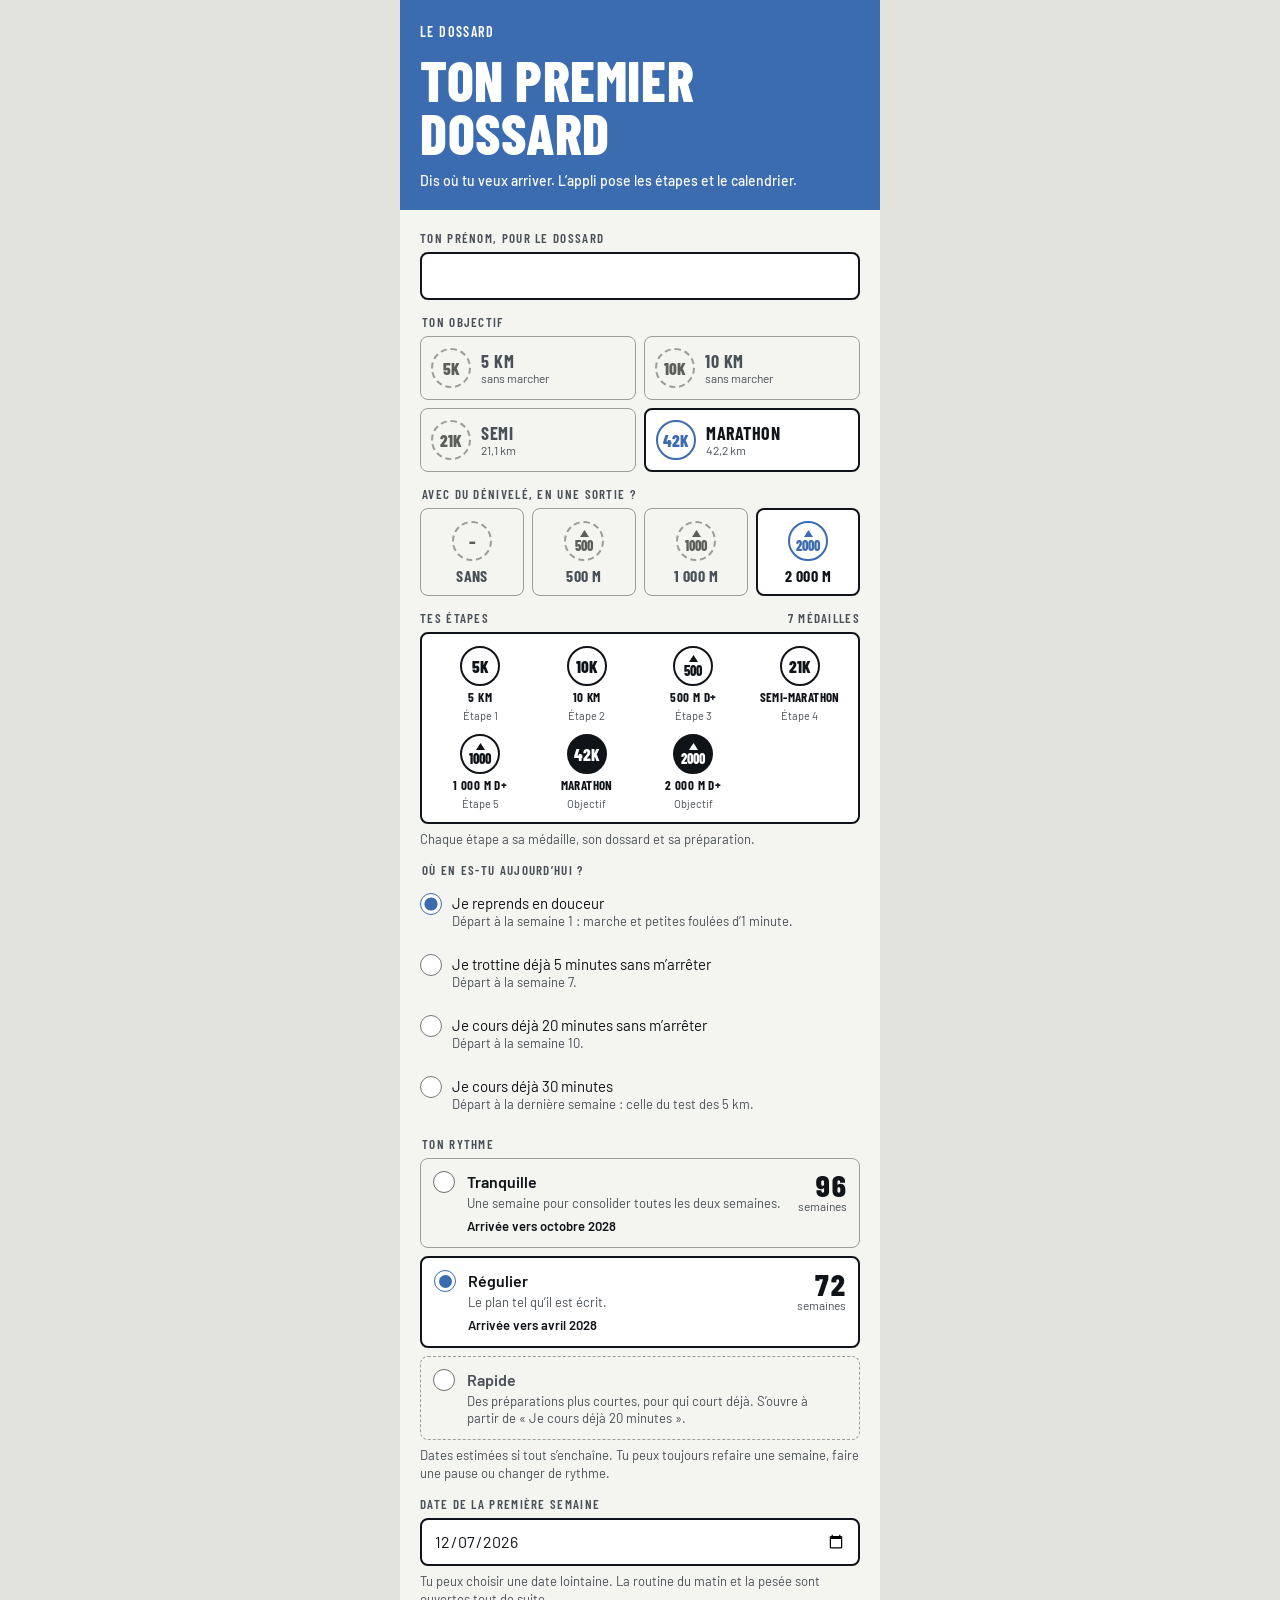
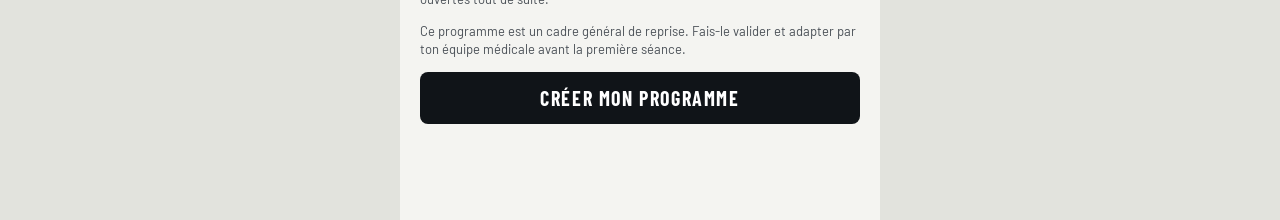
==== index.html @ 84c9f904 "Médailles : plus d'encadré « Objectif en cours » - Pendant un objectif en cours, la page Médailles p" ====
<!DOCTYPE html>
<html lang="fr">
<head>
<meta charset="utf-8">
<meta name="viewport" content="width=device-width, initial-scale=1, viewport-fit=cover">
<title>Le Dossard</title>
<meta name="description" content="Le Dossard, carnet d’entraînement au trail : un objectif, des étapes, un rythme, et une médaille à chaque arrivée.">
<meta name="theme-color" content="#3B6CB0">
<meta name="mobile-web-app-capable" content="yes">
<meta name="apple-mobile-web-app-title" content="Le Dossard">
<link rel="manifest" href="manifest.webmanifest">
<link rel="icon" href="icones/favicon.svg" type="image/svg+xml">
<link rel="icon" href="icones/favicon-48.png" type="image/png" sizes="48x48">
<link rel="apple-touch-icon" href="icones/apple-touch-icon.png">
<style>
/* Polices Barlow servies par le site lui-même (dossier polices/), sans appel à un autre serveur. */
@font-face{font-family:'Barlow';font-style:normal;font-weight:400;font-display:swap;src:url(polices/barlow-400.woff2) format('woff2')}
@font-face{font-family:'Barlow';font-style:normal;font-weight:500;font-display:swap;src:url(polices/barlow-500.woff2) format('woff2')}
@font-face{font-family:'Barlow';font-style:normal;font-weight:600;font-display:swap;src:url(polices/barlow-600.woff2) format('woff2')}
@font-face{font-family:'Barlow Condensed';font-style:normal;font-weight:600;font-display:swap;src:url(polices/barlow-condensed-600.woff2) format('woff2')}
@font-face{font-family:'Barlow Condensed';font-style:normal;font-weight:700;font-display:swap;src:url(polices/barlow-condensed-700.woff2) format('woff2')}
@font-face{font-family:'Barlow Condensed';font-style:normal;font-weight:800;font-display:swap;src:url(polices/barlow-condensed-800.woff2) format('woff2')}
</style>
<style>
:root{
  /* Mise en page : une colonne de téléphone (480 px au plus), un bandeau bleu en tête de chaque écran,
     le dossard comme pièce centrale de l'accueil, une barre de quatre onglets fixée en bas. Thème clair unique. */
  --fond:#F4F4F1;
  --carte:#FFFFFF;
  --encre:#101418;
  --gris:#4A5057;
  --trait:#D9DAD5;
  --bleu:#3B6CB0;
  --orange:#F26B1D;
  --alerte:#A3261B;
  --platine:#EAEFF3;
  --bronze:#C98852;
  --argent:#C6CBD1;
  --or:#F2C230;
  --titre:'Barlow Condensed','Arial Narrow',sans-serif;
  --texte:'Barlow',system-ui,-apple-system,'Segoe UI',sans-serif;
  color-scheme:light;
}
*{box-sizing:border-box}
html,body{height:100%}
body{margin:0;background:#E2E3DD;color:var(--encre);font-family:var(--texte);font-size:16px;line-height:1.4;-webkit-text-size-adjust:100%}
body.fige{overflow:hidden}
button,input,select,textarea{font:inherit;color:inherit}
h1,h2,h3,p,ul,ol,fieldset{margin:0;padding:0}
ul,ol{list-style:none}
fieldset{border:0;min-width:0}
[hidden]{display:none!important}
:focus-visible{outline:3px solid var(--orange);outline-offset:2px}
.bandeau :focus-visible,.bravo :focus-visible{outline-color:#FFFFFF}
.cache{position:absolute;width:1px;height:1px;overflow:hidden;clip-path:inset(50%);white-space:nowrap}

.app{max-width:480px;min-height:100%;margin:0 auto;background:var(--fond);display:flex;flex-direction:column}
main{flex:1;padding-bottom:96px;outline:none}

/* Étiquettes et titres */
.sur{font:600 14px/18px var(--titre);letter-spacing:.1em;text-transform:uppercase}
.sur.gris{font-size:13px;line-height:16px;color:var(--gris)}
.geant{font:800 56px/.95 var(--titre);letter-spacing:.01em;text-transform:uppercase;text-wrap:balance}
.petit{font-size:13px;line-height:18px;font-weight:500}
.aide{font-size:13px;line-height:18px;color:var(--gris)}
.erreur{font-size:14px;line-height:19px;font-weight:600;color:var(--alerte)}

/* Bandeau */
.bandeau{background:var(--bleu);color:#FFFFFF;padding:22px 20px 20px;display:flex;flex-direction:column;gap:12px}
.bandeau p{font-size:14px;line-height:19px;font-weight:500}
.rang{display:flex;align-items:center;justify-content:space-between;gap:12px}
.rond{flex:none;width:44px;height:44px;margin:-10px -10px -10px 0;border:0;border-radius:50%;background:transparent;color:inherit;display:flex;align-items:center;justify-content:center;cursor:pointer}

/* Dossard */
.dossard{align-self:center;width:min(318px,100%);margin:6px 0 10px;background:#FFFFFF;color:var(--encre);border-radius:10px;box-shadow:6px 8px 0 rgba(16,20,24,.3);transform:rotate(-2deg);position:relative;overflow:hidden;display:flex;flex-direction:column}
.dossard-haut{min-height:34px;padding:6px 26px;background:var(--orange);display:flex;align-items:center;justify-content:center;text-align:center;font:700 15px/1.2 var(--titre);letter-spacing:.1em;text-transform:uppercase}
.dossard-num{display:flex;align-items:baseline;justify-content:center;gap:8px;padding:10px 12px 6px;font-family:var(--titre);font-weight:800}
.dossard-num .num{font-size:128px;line-height:.86}
.dossard-num .num.m{font-size:108px}
.dossard-num .num.l{font-size:92px}
.dossard-num .unite{font-size:40px;line-height:1}
.dossard-num .unite.d{font-size:30px}
.dossard-bas{min-height:46px;border-top:2px solid var(--encre);padding:6px 28px;display:flex;align-items:center;justify-content:space-between;gap:12px;font-family:var(--titre)}
.dossard-bas .nom{font-weight:800;font-size:28px;line-height:1;letter-spacing:.04em;text-transform:uppercase;overflow-wrap:anywhere}
.jmoins{flex:none;background:var(--encre);color:#FFFFFF;padding:3px 10px;font:700 20px/24px var(--titre);letter-spacing:.04em;white-space:nowrap}
.trou{position:absolute;width:9px;height:9px;border-radius:50%;background:var(--bleu)}
.trou.a{left:10px;top:12px}.trou.b{right:10px;top:12px}.trou.c{left:10px;bottom:18px}.trou.e{right:10px;bottom:18px}

.prepa{display:flex;flex-direction:column;gap:6px}
.segments{display:grid;gap:4px}
.segments i{height:6px;border-radius:3px;background:rgba(255,255,255,.3)}
.segments i.fait{background:#FFFFFF}
.segments i.ici{background:var(--orange)}

/* Corps */
.bloc{padding:20px 20px 0;display:flex;flex-direction:column;gap:14px}
.bloc.serre{gap:0}
.carte{display:flex;flex-direction:column;gap:8px}
.titre-seance{font:800 34px/36px var(--titre);letter-spacing:.01em;text-transform:uppercase;text-wrap:balance}
.resume{font-size:14px;line-height:19px;color:#2B3036;text-wrap:pretty}
.faits{display:grid;grid-template-columns:repeat(3,minmax(0,1fr));gap:10px;margin-top:4px}
.fait{border-top:3px solid var(--encre);padding-top:5px;display:flex;align-items:baseline;gap:5px;flex-wrap:wrap}
.fait b{font:800 30px/32px var(--titre)}
.fait span{font:700 14px/16px var(--titre);letter-spacing:.08em;text-transform:uppercase;color:var(--gris)}
.actions{display:flex;flex-wrap:wrap;gap:10px;margin-top:6px}
.actions>*{flex:1 1 200px}

/* Boutons */
.btn{min-height:52px;padding:0 18px;border:0;border-radius:8px;background:var(--encre);color:#FFFFFF;font:700 20px var(--titre);letter-spacing:.08em;text-transform:uppercase;text-decoration:none;cursor:pointer;display:inline-flex;align-items:center;justify-content:center;gap:10px;text-align:center}
.btn.sec{background:transparent;color:var(--encre);border:2px solid var(--encre)}
.btn.petit{min-height:44px;font-size:16px}
.btn.clair{background:#FFFFFF;color:var(--encre)}
.lien{min-height:44px;padding:0 2px;border:0;background:none;color:var(--bleu);font:700 14px var(--titre);letter-spacing:.08em;text-transform:uppercase;text-decoration:none;cursor:pointer;display:inline-flex;align-items:center;text-align:left}
.lien.danger{color:var(--alerte)}

/* Porte-médailles */
.ratelier{display:flex;flex-direction:column;gap:8px;color:inherit;text-decoration:none;margin-top:8px}
.barre{height:4px;border-radius:2px;background:var(--encre)}
.medailles{display:flex;justify-content:space-between;padding:0 8px;margin-top:-8px}
.med{display:flex;flex-direction:column;align-items:center;flex:none}
.ruban{width:14px;height:24px;background:#DADBD6}
.disque{margin-top:-3px;width:40px;height:40px;border-radius:50%;border:2px dashed #9A9D98;background:var(--fond);color:#5B5F5A;display:flex;flex-direction:column;align-items:center;justify-content:center;gap:2px;font:800 17px/1 var(--titre)}
.med.d .disque{font-size:14px}
.med.gagnee .ruban{background:linear-gradient(90deg,var(--bleu) 0%,var(--bleu) 34%,#FFFFFF 34%,#FFFFFF 66%,var(--bleu) 66%,var(--bleu) 100%)}
.med.gagnee .disque{border:2px solid var(--encre);background:var(--orange);color:var(--encre)}
.med.cours .ruban{background:#FFFFFF;border:1.5px solid var(--bleu);border-top:0}
.med.cours .disque{border:2px solid var(--bleu);background:#FFFFFF;color:var(--bleu)}
/* Médailles bonus : une icône dans le disque. Évolutives : ruban sombre, disque bronze, argent ou or.
   Uniques : ruban orange, disque sombre. Le palier se lit aussi dans le texte et sur la piste, jamais par la couleur seule. */
.med.bonus .disque svg{display:block}
.med.bonus.bronze .ruban,.med.bonus.argent .ruban,.med.bonus.or .ruban{background:var(--encre)}
.med.bonus.bronze .disque,.med.bonus.argent .disque,.med.bonus.or .disque{border:2px solid var(--encre);color:var(--encre)}
.med.bonus.bronze .disque{background:var(--bronze)}
.med.bonus.argent .disque{background:var(--argent)}
.med.bonus.or .disque{background:var(--or)}
/* Le platine : ruban rayé et double cerclage, pour ne pas le confondre avec l'argent */
.med.bonus.platine .ruban,.bravo .med.bonus.platine .ruban{background:linear-gradient(90deg,var(--encre) 0%,var(--encre) 34%,#FFFFFF 34%,#FFFFFF 66%,var(--encre) 66%,var(--encre) 100%)}
.med.bonus.platine .disque{border:2px solid var(--encre);background:var(--platine);color:var(--encre);box-shadow:inset 0 0 0 3px #FFFFFF,inset 0 0 0 4.5px var(--encre)}

/* Accueil : le dossard, la séance du jour et le porte-médailles tiennent ensemble sur l'écran du téléphone.
   --h : la hauteur d'écran au-delà de 640 px (220 px au plus). Le dossard et les marges grandissent avec elle ;
   sur un écran court, tout se resserre pour que le porte-médailles reste visible sans faire défiler. */
[data-vue="objectif"]{--h:clamp(0px,100vh - 640px,220px);--num-max:128px;--num:min(var(--num-max),72px + var(--h)*.255)}
@supports (height:100svh){[data-vue="objectif"]{--h:clamp(0px,100svh - 640px,220px)}}
[data-vue="objectif"] .bandeau{padding:calc(10px + var(--h)*.0545) 20px calc(10px + var(--h)*.0455);gap:calc(8px + var(--h)*.018)}
[data-vue="objectif"] .dossard{margin:calc(2px + var(--h)*.018) 0 calc(6px + var(--h)*.018)}
[data-vue="objectif"] .dossard-haut{min-height:calc(28px + var(--h)*.027);padding:4px 26px;font-size:calc(14px + var(--h)*.0045)}
[data-vue="objectif"] .dossard-num{gap:calc(6px + var(--h)*.009);padding:calc(8px + var(--h)*.009) 12px calc(4px + var(--h)*.009)}
[data-vue="objectif"] .dossard-num .num{font-size:var(--num)}
[data-vue="objectif"] .dossard-num .num.m{font-size:calc(var(--num)*.845)}
[data-vue="objectif"] .dossard-num .num.l{font-size:calc(var(--num)*.72)}
[data-vue="objectif"] .dossard-num .unite{font-size:calc(var(--num)*.3125)}
[data-vue="objectif"] .dossard-num .unite.d{font-size:calc(var(--num)*.235)}
[data-vue="objectif"] .dossard-bas{min-height:calc(38px + var(--h)*.036);padding:calc(4px + var(--h)*.009) 28px}
[data-vue="objectif"] .dossard-bas .nom{font-size:calc(24px + var(--h)*.018)}
[data-vue="objectif"] .jmoins{font-size:calc(18px + var(--h)*.009);line-height:calc(22px + var(--h)*.009)}
[data-vue="objectif"] .trou.a,[data-vue="objectif"] .trou.b{top:calc(9px + var(--h)*.0135)}
[data-vue="objectif"] .trou.c,[data-vue="objectif"] .trou.e{bottom:calc(14px + var(--h)*.018)}
[data-vue="objectif"] .prepa{gap:calc(4px + var(--h)*.009)}
[data-vue="objectif"] .bloc{padding-top:calc(12px + var(--h)*.036);gap:calc(12px + var(--h)*.009)}
[data-vue="objectif"] .carte{gap:6px}
[data-vue="objectif"] .titre-seance{font-size:30px;line-height:32px}
[data-vue="objectif"] .faits{margin-top:0}
[data-vue="objectif"] .fait{border-top-width:2px;padding-top:3px}
[data-vue="objectif"] .fait b{font-size:24px;line-height:26px}
[data-vue="objectif"] .ratelier{gap:6px;margin-top:calc(var(--h)*.036)}
[data-vue="objectif"] .ruban{height:calc(18px + var(--h)*.027)}
/* La signature de l'auteur, sous le porte-médailles */
.credit{margin-top:-4px;text-align:center;font:600 12px/16px var(--titre);letter-spacing:.12em;text-transform:uppercase;color:var(--gris)}
/* Deux boutons sur une ligne : l'action principale prend la place, la seconde reste à sa largeur */
.actions.paire{flex-wrap:nowrap;margin-top:4px}
.actions.paire>.btn{flex:1 1 auto;min-height:48px;white-space:nowrap}
.actions.paire>.btn.sec{flex:0 0 auto;padding:0 16px}
@media (max-width:340px){.actions.paire>.btn{padding:0 10px;font-size:18px;letter-spacing:.06em}.actions.paire>.btn.sec{padding:0 12px}}

/* Plan */
details.sem{border-top:2px solid var(--encre)}
details.sem>summary{list-style:none;cursor:pointer;min-height:58px;padding:8px 0;display:flex;align-items:center;justify-content:space-between;gap:10px}
details.sem>summary::-webkit-details-marker{display:none}
.sem-g{display:flex;flex-direction:column;gap:1px;min-width:0}
.sem-titre{font:800 22px/24px var(--titre);letter-spacing:.02em;text-transform:uppercase}
.sem-dates{font-size:13px;line-height:17px;color:var(--gris)}
.sem-d{display:flex;align-items:center;flex-wrap:wrap;justify-content:flex-end;gap:6px}
.puce{font:700 12px/18px var(--titre);letter-spacing:.08em;text-transform:uppercase;padding:0 7px;border:1.5px solid var(--encre);border-radius:3px;white-space:nowrap}
.puce.ici{background:var(--orange);border-color:var(--orange)}
.compte{font:800 18px/20px var(--titre);font-variant-numeric:tabular-nums;min-width:28px;text-align:right}
.ligne{width:100%;min-height:56px;padding:6px 0;border:0;border-top:1px solid var(--trait);background:none;text-align:left;cursor:pointer;display:grid;grid-template-columns:34px minmax(0,1fr) auto;align-items:center;gap:0 8px}
.pastille{width:26px;height:26px;border-radius:50%;border:2px solid var(--encre);display:flex;align-items:center;justify-content:center;font:800 14px/1 var(--titre)}
.pastille.ok{background:var(--encre);color:#FFFFFF}
.l-g{display:flex;flex-direction:column;gap:1px;min-width:0}
.l-titre{font-size:16px;line-height:20px;font-weight:600}
.l-info{font-size:13px;line-height:17px;color:var(--gris)}
.chevron{font:700 22px/1 var(--titre);color:var(--gris)}
.actions-sem{display:flex;flex-wrap:wrap;gap:0 18px;border-top:1px solid var(--trait)}
details.sem>.aide{padding:0 0 12px}

.liste>li{border-top:1px solid var(--trait);padding:10px 0;display:flex;align-items:center;justify-content:space-between;gap:10px}
.liste>li:last-child{border-bottom:1px solid var(--trait)}
.l-date{font:700 13px/16px var(--titre);letter-spacing:.08em;text-transform:uppercase;color:var(--gris)}
.conf{display:flex;align-items:center;gap:12px;flex:none}
.liste.serree>li{padding:0}
.ligne.sortie{border-top:0;grid-template-columns:minmax(0,1fr) auto;min-height:60px;padding:9px 0}

/* Carnet : calendrier du mois. Le ressenti suit une seule teinte, du clair (facile) au foncé (dur). */
.mois{display:flex;align-items:center;justify-content:space-between;gap:8px}
.mois .rond{margin:0;border:2px solid var(--encre)}
.mois .rond:disabled{border-color:var(--trait);color:#9A9D98;cursor:default}
.mois-nom{font:800 26px/28px var(--titre);letter-spacing:.02em;text-transform:uppercase}
.cal{width:100%;border-collapse:separate;border-spacing:3px;table-layout:fixed;margin:-3px}
.cal th{padding:0 0 3px;font:700 13px/16px var(--titre);letter-spacing:.08em;color:var(--gris);text-align:center}
.cal th abbr{text-decoration:none}
.cal td{padding:0}
.cal button,.cal .case{width:100%;height:52px;padding:4px 5px 5px;border:0;border-radius:6px;background:#E8E9E4;color:var(--encre);display:flex;flex-direction:column;justify-content:space-between;align-items:flex-start;text-align:left}
.cal button{cursor:pointer}
.cal .case{background:transparent;color:#6B6F6A}
.cal .j{font-size:12px;line-height:14px;font-weight:600;font-variant-numeric:tabular-nums}
.cal .haut{width:100%;display:flex;align-items:baseline;justify-content:space-between;gap:2px}
.cal .dp{font-size:10.5px;line-height:14px;font-weight:600;font-variant-numeric:tabular-nums;white-space:nowrap}
.cal .v{align-self:flex-end;font:800 17px/17px var(--titre);font-variant-numeric:tabular-nums;white-space:nowrap}
.cal .v small{font-size:11px;font-weight:700;margin-left:2px}
.cal .facile{background:#B5C9E7}
.cal .correct{background:var(--bleu);color:#FFFFFF}
.cal .dur{background:#10264A;color:#FFFFFF}
.cal .auj{box-shadow:inset 0 0 0 2px var(--encre)}
.cal .correct.auj,.cal .dur.auj{box-shadow:inset 0 0 0 2px var(--encre),inset 0 0 0 4px #FFFFFF}
.cal .jj{box-shadow:inset 0 0 0 2px var(--orange)}
.cal .case.jj{color:var(--encre)}
.legende.cal-leg i{width:12px;height:12px;border:0;border-radius:3px}
.legende.cal-leg i.facile{background:#B5C9E7}
.legende.cal-leg i.correct{background:var(--bleu)}
.legende.cal-leg i.dur{background:#10264A}

/* Formulaires */
.champ{display:flex;flex-direction:column;gap:6px}
.champ>label:not(.choix),.champ>legend{font:600 13px/16px var(--titre);letter-spacing:.1em;text-transform:uppercase;color:var(--gris)}
.champ>legend{margin-bottom:6px}
input[type=text],input[type=date],textarea{width:100%;min-height:48px;padding:8px 12px;border:2px solid var(--encre);border-radius:8px;background:#FFFFFF;font-size:16px}
::placeholder{color:#8A8D88;font-weight:500;opacity:1}
textarea{min-height:96px;resize:vertical;font-family:ui-monospace,Menlo,monospace;font-size:12px;line-height:16px}
input.grand{min-height:52px;font:800 26px var(--titre)}
.duo{display:grid;grid-template-columns:repeat(2,minmax(0,1fr));gap:10px}
.choix{display:flex;align-items:flex-start;gap:10px;min-height:44px;padding:9px 0;cursor:pointer;font-size:15px;line-height:20px}
.choix input{flex:none;width:22px;height:22px;margin:0;accent-color:var(--bleu)}
.choix small{display:block;font-size:13px;line-height:17px;color:var(--gris)}
.en-ligne{display:flex;align-items:stretch;gap:8px}
.en-ligne>input{flex:1;min-width:0}
.en-ligne>.btn{flex:none}
.seg{display:grid;grid-template-columns:repeat(3,minmax(0,1fr));gap:8px}
.seg label{position:relative;display:flex;cursor:pointer}
.seg input{position:absolute;inset:0;width:100%;height:100%;margin:0;opacity:0;cursor:pointer}
.seg span{flex:1;min-height:48px;border:2px solid var(--encre);border-radius:8px;display:flex;align-items:center;justify-content:center;font:700 17px var(--titre);letter-spacing:.08em;text-transform:uppercase}
.seg input:checked+span{background:var(--encre);color:#FFFFFF}
.seg input:focus-visible+span{outline:3px solid var(--orange);outline-offset:2px}

/* Routine */
.exo{display:grid;grid-template-columns:34px minmax(0,1fr) auto;align-items:center;gap:0 8px;min-height:56px;border-top:1px solid var(--trait);cursor:pointer}
.exo input{width:22px;height:22px;margin:0;accent-color:var(--bleu)}
.exo-nom{font-size:16px;line-height:20px;font-weight:600;overflow-wrap:anywhere}
.exo-dose{font:800 22px/24px var(--titre);letter-spacing:.02em;white-space:nowrap}
.exos{border-bottom:1px solid var(--trait)}
.exo-edit{border-top:1px solid var(--trait);padding:12px 0 2px;display:flex;flex-direction:column;gap:2px}
.pointille{min-height:48px;border:1.5px dashed #9A9D98;border-radius:8px;background:transparent;font-size:15px;font-weight:600;cursor:pointer}

/* Poids */
.gros-poids{display:flex;align-items:baseline;gap:8px;font-family:var(--titre);font-weight:800}
.gros-poids .num{font-size:96px;line-height:.9}
.gros-poids .unite{font-size:34px;line-height:1}
/* Page Suivi : la dernière pesée et la dernière nuit, côte à côte dans le bandeau */
.deux-gros{display:grid;grid-template-columns:repeat(2,minmax(0,1fr));gap:16px}
.deux-gros .gros-poids{gap:6px}
.deux-gros .gros-poids .num{font-size:clamp(40px,14.4vw,56px)}
.deux-gros .gros-poids .unite{font-size:clamp(15px,5.6vw,22px)}
.deux-gros p{margin-top:8px}
.courbe{display:block;width:100%;height:auto;touch-action:pan-y;cursor:crosshair;border-radius:4px}
.courbe .grille{stroke:#E0E1DC;stroke-width:1}
.courbe .axe{font-size:11px;fill:var(--gris);font-variant-numeric:tabular-nums}
.courbe .brut{fill:none;stroke:#878A85;stroke-width:1.5;stroke-linecap:round;stroke-linejoin:round}
.courbe .moy{fill:none;stroke:var(--bleu);stroke-width:2;stroke-linecap:round;stroke-linejoin:round}
.courbe .anneau{fill:var(--fond)}
.courbe .point{fill:var(--bleu)}
.courbe .valeur{font-size:12px;font-weight:600;fill:var(--encre)}
.courbe .repere{stroke:var(--encre);stroke-width:1}
.lecture{font-size:13px;line-height:18px;font-weight:600;min-height:18px}
.legende{display:flex;flex-wrap:wrap;gap:4px 16px;font-size:12px;line-height:16px;color:var(--gris)}
.legende span{display:inline-flex;align-items:center;gap:6px}
.legende i{width:16px;height:0;border-top:1.5px solid #878A85}
.legende i.m{border-top:2px solid var(--bleu)}
.plages{display:flex;gap:8px}
.plages button{flex:1;min-height:44px;border:2px solid var(--encre);border-radius:8px;background:transparent;font:700 14px var(--titre);letter-spacing:.08em;text-transform:uppercase;cursor:pointer}
.plages button[aria-pressed="true"]{background:var(--encre);color:#FFFFFF}
.cellules{display:grid;grid-template-columns:repeat(3,minmax(0,1fr));gap:10px}
.cellule{border-top:3px solid var(--encre);padding-top:5px;display:flex;flex-direction:column;gap:2px}
.cellule b{font:800 28px/30px var(--titre)}
.cellule b small{font:700 14px/16px var(--titre);letter-spacing:.08em;color:var(--gris);margin-left:5px}
.cellule span{font-size:12px;line-height:15px;color:var(--gris)}

/* Médailles */
/* Création du programme : l'objectif en tuiles, les étapes calculées, les trois rythmes */
select{width:100%;min-height:48px;padding:8px 12px;border:2px solid var(--encre);border-radius:8px;background:#FFFFFF;color:inherit;font:inherit;font-size:16px}
.tuiles{display:grid;gap:8px}
.tuiles.deux{grid-template-columns:repeat(2,minmax(0,1fr))}
.tuiles.quatre{grid-template-columns:repeat(4,minmax(0,1fr))}
.tuile,.rythme{position:relative;display:block;cursor:pointer}
.tuile input,.rythme input{position:absolute;inset:0;width:100%;height:100%;margin:0;opacity:0;cursor:pointer}
.t-in{min-height:64px;padding:10px;border:1.5px solid #9A9D98;border-radius:8px;background:var(--fond);display:flex;align-items:center;gap:10px}
.tuiles.quatre .t-in{flex-direction:column;justify-content:center;gap:6px;min-height:88px;padding:10px 2px 8px;text-align:center}
.tuile b{display:block;font:700 18px/20px var(--titre);letter-spacing:.03em;text-transform:uppercase;color:var(--gris)}
.tuiles.quatre .tuile b{font-size:16px;line-height:18px}
.tuile small{display:block;font-size:12px;line-height:15px;color:var(--gris)}
.tuile input:checked+.t-in,.rythme input:checked+.r-in{border:2px solid var(--encre);background:var(--carte)}
.tuile input:checked+.t-in b{color:var(--encre)}
.tuile input:checked+.t-in .pm{border:2px solid var(--bleu);background:#FFFFFF;color:var(--bleu)}
.tuile input:focus-visible+.t-in,.rythme input:focus-visible+.r-in{outline:3px solid var(--orange);outline-offset:2px}
.pm{flex:none;width:40px;height:40px;border-radius:50%;border:2px dashed #9A9D98;background:var(--fond);color:#5B5F5A;display:inline-flex;flex-direction:column;align-items:center;justify-content:center;gap:2px;font:800 17px/1 var(--titre)}
.pm.d{font-size:14px}
.pm.etape{border:2px solid var(--encre);background:#FFFFFF;color:var(--encre)}
.pm.but{border:2px solid var(--encre);background:var(--encre);color:#FFFFFF}
.parcours-e{border:2px solid var(--encre);border-radius:8px;background:var(--carte);padding:12px 6px;display:grid;grid-template-columns:repeat(4,minmax(0,1fr));gap:12px 2px}
.pas-e{display:flex;flex-direction:column;align-items:center;gap:4px;text-align:center}
.pas-e b{font:700 13px/15px var(--titre);letter-spacing:.03em;text-transform:uppercase}
.pas-e small{font-size:11px;line-height:13px;color:var(--gris)}
#ob-rythmes{display:flex;flex-direction:column;gap:8px}
.r-in{display:grid;grid-template-columns:22px minmax(0,1fr) auto;gap:0 12px;align-items:start;padding:12px;border:1.5px solid #9A9D98;border-radius:8px;background:var(--fond)}
.rd{position:relative;width:22px;height:22px;border-radius:50%;border:1.5px solid #6B6F6A;background:#FFFFFF}
.rythme input:checked+.r-in .rd{border-color:var(--bleu)}
.rythme input:checked+.r-in .rd::after{content:'';position:absolute;inset:3.5px;border-radius:50%;background:var(--bleu)}
.rythme input:disabled,.rythme input:disabled+.r-in{cursor:default}
.rythme input:disabled+.r-in{border-style:dashed}
.rythme input:disabled+.r-in .r-nom{color:var(--gris)}
.r-nom{display:block;font-size:16px;line-height:22px;font-weight:600}
.rythme small{display:block;margin-top:2px;font-size:13px;line-height:17px;color:var(--gris)}
.r-date{display:block;margin-top:6px;font-size:13px;line-height:17px;font-weight:600}
.r-sem{display:flex;flex-direction:column;align-items:flex-end}
.r-sem b{font:800 30px/28px var(--titre);font-variant-numeric:tabular-nums}
.r-sem span{font-size:12px;line-height:15px;color:var(--gris)}
.medailles.peu{justify-content:flex-start;gap:18px}
/* Onglet Médailles, la vitrine : le parcours en une ligne, la suite dans une carte, les bonus en grille par thème */
.vitrine-parcours{padding-top:12px}
.vitrine-parcours .medailles{padding:0}
.vm{display:block;padding:0;border:0;border-radius:8px;background:none;color:inherit;font:inherit;cursor:pointer}
.prochaine{margin-top:14px;border:2px solid var(--encre);border-radius:8px;background:var(--carte);padding:12px 14px;display:flex;flex-direction:column;gap:8px}
.pr-ligne{display:grid;grid-template-columns:minmax(0,1fr) auto;gap:12px;align-items:center}
.pr-ligne+.pr-ligne{border-top:1px solid var(--trait);padding-top:8px}
.pr-ligne+.sur{margin-top:4px}
.pr-ligne h3{font:800 24px/26px var(--titre);letter-spacing:.02em;text-transform:uppercase}
.pr-ligne p{font-size:13px;line-height:17px;color:var(--gris)}
.entete-bonus{margin-top:26px}
.theme{margin-top:16px;display:flex;align-items:center;gap:10px}
.theme::after{content:'';flex:1;height:1px;background:var(--trait)}
.trois{display:grid;grid-template-columns:repeat(3,minmax(0,1fr));gap:6px;margin-top:8px}
.case{width:100%;display:flex;flex-direction:column;align-items:center;gap:6px;padding:4px 2px 8px;border:0;border-radius:8px;background:none;color:inherit;font:inherit;text-align:center;cursor:pointer}
.case b{font:700 15px/16px var(--titre);letter-spacing:.03em;text-transform:uppercase}
.case.non b{color:var(--gris)}
.case .med.bonus .ruban{width:18px;height:22px}
.case .med.bonus .disque{margin-top:-4px;width:58px;height:58px}
.case .med.bonus svg{width:34px;height:34px}
.pts{display:flex;gap:4px;height:10px}
.pts i{width:10px;height:10px;border-radius:50%;border:1.5px dashed #9A9D98}
.pts i.bronze,.pts i.argent,.pts i.or{border:1.5px solid var(--encre)}
.pts i.bronze{background:var(--bronze)}
.pts i.argent{background:var(--argent)}
.pts i.or{background:var(--or)}
.pts i.platine{border:1.5px solid var(--encre);background:radial-gradient(circle,var(--encre) 0,var(--encre) 1.6px,var(--platine) 2.2px)}
.trois+.aide{margin-top:14px}
/* La fiche d'une médaille */
.fiche{align-items:center;text-align:center;gap:8px}
.fiche>.med{transform:scale(2);margin:38px 0 40px}
.f-val{font:800 52px/.95 var(--titre);font-variant-numeric:tabular-nums}
.f-val.long{font-size:34px;line-height:1.05}
.f-crit{font-size:14px;line-height:19px;color:var(--gris)}
.f-etat{font-size:15px;line-height:20px;font-weight:600}
.f-mot{font-size:15px;line-height:21px}
.fiche .piste{align-self:stretch;margin-top:10px}
.fiche .btn{align-self:stretch;margin-top:10px}
.secret{align-self:stretch;margin-top:6px;padding:10px 12px 12px;border:2px solid var(--encre);border-radius:8px;background:var(--carte);display:flex;flex-direction:column;gap:8px;text-align:left}
.jauge{display:block;height:6px;border-radius:3px;background:#DADBD6}
.jauge b{display:block;height:100%;border-radius:3px;background:var(--encre)}
.bravo .indice{font-size:14px;line-height:19px;font-weight:600}
.paliers{align-self:stretch;margin-top:10px;border-top:2px solid var(--encre);text-align:left}
.paliers li{display:grid;grid-template-columns:22px 68px minmax(0,1fr);gap:0 10px;align-items:center;padding:10px 0;border-bottom:1px solid var(--trait);font-size:14px;line-height:19px;color:var(--gris)}
.paliers b{font:800 18px/20px var(--titre);letter-spacing:.03em;text-transform:uppercase;color:var(--encre)}
.paliers li.ok{color:var(--encre);font-weight:600}
/* La piste des trois paliers. Le palier se lit aussi dans le texte, jamais par la couleur seule. */
.piste{position:relative;display:grid;grid-template-columns:repeat(3,minmax(0,1fr));padding-top:2px}
.rail{position:absolute;left:0;right:16.667%;top:11px;height:4px;border-radius:2px;background:#DADBD6}
.rail b{display:block;height:100%;border-radius:2px;background:var(--encre)}
.pas{position:relative;z-index:1;display:flex;flex-direction:column;align-items:center;gap:4px}
.pt{width:22px;height:22px;border-radius:50%;border:2px dashed #9A9D98;background:var(--fond)}
.pt.bronze,.pt.argent,.pt.or{border:2px solid var(--encre)}
.pt.bronze{background:var(--bronze)}
.pt.argent{background:var(--argent)}
.pt.or{background:var(--or)}
.pt.platine{border:2px solid var(--encre);background:var(--platine);box-shadow:inset 0 0 0 2px #FFFFFF,inset 0 0 0 3.5px var(--encre)}
.pl{font-size:12px;line-height:15px;color:var(--gris);font-variant-numeric:tabular-nums;white-space:nowrap}
.pas.ok .pl{color:var(--encre);font-weight:600}

/* Feuille (écran par-dessus) */
.feuille{position:fixed;inset:0;z-index:30;background:rgba(16,20,24,.5);display:flex;justify-content:center}
.panneau{width:100%;max-width:480px;height:100%;overflow:auto;background:var(--fond);display:flex;flex-direction:column}
.tete{position:sticky;top:0;z-index:1;min-height:60px;padding:8px 8px 8px 20px;background:var(--fond);border-bottom:2px solid var(--encre);display:flex;align-items:center;justify-content:space-between;gap:12px}
.tete h1{font:800 24px/26px var(--titre);letter-spacing:.02em;text-transform:uppercase}
.panneau>.bloc{padding-bottom:28px}
.etapes>li{display:grid;grid-template-columns:72px minmax(0,1fr);gap:8px;padding:7px 0;border-top:1px solid var(--trait);font-size:14px;line-height:19px}
.etapes>li b{font:700 16px/19px var(--titre);font-variant-numeric:tabular-nums}
.etapes>li.fort{font-weight:600}
.encadre{padding:12px 14px;border:2px solid var(--encre);border-radius:8px;display:flex;flex-direction:column;gap:6px;font-size:14px;line-height:19px}

/* Bravo */
.bravo{flex:1;padding:36px 20px 28px;background:var(--bleu);color:#FFFFFF;display:flex;flex-direction:column;align-items:center;gap:16px;text-align:center}
.bravo .geant{font-size:52px}
.bravo .mot{font-size:17px;line-height:23px;font-weight:500}
.bravo .med{transform:scale(2.2);margin:44px 0 52px}
.bravo .med.gagnee .ruban{background:linear-gradient(90deg,var(--encre) 0%,var(--encre) 34%,#FFFFFF 34%,#FFFFFF 66%,var(--encre) 66%,var(--encre) 100%)}
.bravo .med.bonus.bronze .ruban,.bravo .med.bonus.argent .ruban,.bravo .med.bonus.or .ruban{background:var(--encre)}
.bravo .palier{margin-top:-6px;font:800 30px/32px var(--titre);letter-spacing:.02em;text-transform:uppercase}
.bravo .actions{align-self:stretch;margin-top:auto}
@media (prefers-reduced-motion:no-preference){
  .bravo .med{animation:tombe .7s cubic-bezier(.2,.9,.3,1.2) both}
  @keyframes tombe{from{transform:translateY(-120px) scale(2.2) rotate(-18deg)}to{transform:translateY(0) scale(2.2) rotate(0)}}
}

/* Messages */
.alerte{margin:12px 20px 0;padding:10px 12px;border:2px solid var(--alerte);border-radius:8px;font-size:14px;line-height:19px;display:flex;flex-direction:column;align-items:flex-start;gap:2px}
.annonce{position:fixed;left:50%;bottom:84px;z-index:40;transform:translateX(-50%);max-width:min(440px,calc(100% - 32px));padding:10px 16px;border-radius:8px;background:var(--encre);color:#FFFFFF;font-size:14px;line-height:19px;font-weight:600;text-align:center}
.annonce:empty{display:none}

/* Ouverture : l'écran bleu du lancement. Le dossard y tombe et se pose, puis l'écran s'efface sur l'accueil.
   Il ne retient aucun geste, et s'efface de lui-même au bout de 5 s si rien ne vient le lancer. */
.ouverture{position:fixed;inset:0;z-index:50;background:var(--bleu);color:#FFFFFF;display:flex;flex-direction:column;align-items:center;justify-content:center;gap:26px;padding:20px 20px 12vh;pointer-events:none;animation:ouv-secours .4s 5s both}
.ouverture>.sur{font-size:16px;line-height:20px;letter-spacing:.24em}
#ouverture-dossard{width:100%;min-height:210px;display:flex;justify-content:center;align-items:flex-start}
.ouverture .dossard{margin:0}
.ouverture .credit{margin:0;color:#FFFFFF;opacity:0;font-size:13px;line-height:18px;letter-spacing:.16em}
.ouverture.joue{animation:ouv-fin .4s 2.05s both}
.ouverture.joue .credit,.ouverture.range .credit{animation:ouv-credit .4s 1.1s both,ouv-fin .3s 1.95s forwards}
.ouverture.joue .dossard{animation:ouv-dossard .85s cubic-bezier(.2,.9,.3,1.2) .25s both}
.ouverture.file{animation:ouv-fin .35s both}
/* Sur l'accueil : le fond bleu s'efface pendant que le dossard glisse à sa place, où l'attend celui de l'écran */
.ouverture.range{animation:ouv-voile .5s 2s both}
.ouverture.range>.sur{animation:ouv-fin .3s 1.95s both}
.ouverture.range .dossard{animation:ouv-dossard .85s cubic-bezier(.2,.9,.3,1.2) .25s both,ouv-range .5s cubic-bezier(.5,0,.2,1) 2s forwards}
#vue.ouv .dossard{visibility:hidden}
@keyframes ouv-dossard{from{opacity:0;transform:translateY(-60vh) rotate(-16deg)}40%{opacity:1}to{opacity:1;transform:translateY(0) rotate(-2deg)}}
@keyframes ouv-credit{from{opacity:0;transform:translateY(8px)}to{opacity:1;transform:none}}
@keyframes ouv-fin{to{opacity:0;visibility:hidden}}
@keyframes ouv-secours{to{opacity:0;visibility:hidden}}
@keyframes ouv-voile{to{background-color:rgba(59,108,176,0)}}
@keyframes ouv-range{to{transform:translate(var(--dx,0),var(--dy,0)) rotate(-2deg)}}
@media (prefers-reduced-motion:reduce){.ouverture{display:none}}

/* Onglets */
.onglets{position:fixed;left:50%;bottom:0;z-index:20;transform:translateX(-50%);width:100%;max-width:480px;height:64px;padding:0 6px;background:var(--fond);border-top:2px solid var(--encre);display:flex}
.onglets a{flex:1 1 0;min-width:44px;padding:0 2px;display:flex;flex-direction:column;align-items:center;justify-content:center;gap:2px;color:var(--gris);font:700 13px var(--titre);letter-spacing:.08em;text-transform:uppercase;text-decoration:none}
.onglets a svg{display:block;flex:none}
.onglets a[aria-current="page"]{color:var(--bleu);box-shadow:inset 0 3px 0 var(--encre)}
/* Deux pages sous un même onglet : deux boutons en tête de page */
.sous-onglets{display:grid;grid-template-columns:repeat(2,minmax(0,1fr));gap:8px;padding:14px 20px 0}
.sous-onglets a{min-height:44px;border:2px solid var(--encre);border-radius:8px;display:flex;align-items:center;justify-content:center;color:var(--encre);font:700 15px var(--titre);letter-spacing:.08em;text-transform:uppercase;text-decoration:none}
.sous-onglets a[aria-current="page"]{background:var(--encre);color:#FFFFFF}

@media (max-width:360px){
  .geant{font-size:46px}
  .dossard-num .num{font-size:108px}
  .dossard-num .num.m{font-size:92px}
  .dossard-num .num.l{font-size:78px}
  [data-vue="objectif"]{--num-max:108px}
  .onglets{padding:0 2px}
  .onglets a{font-size:12px;letter-spacing:.05em;padding:0 1px}
  .mois-nom{font-size:22px}
}
</style>
<style>
/* Appli installée sur l'écran d'accueil : la barre d'onglets laisse la place du trait d'accueil de l'iPhone. */
.onglets{height:calc(64px + env(safe-area-inset-bottom,0px));padding-bottom:env(safe-area-inset-bottom,0px)}
main{padding-bottom:calc(96px + env(safe-area-inset-bottom,0px))}
.annonce{bottom:calc(84px + env(safe-area-inset-bottom,0px))}
.panneau>.bloc{padding-bottom:calc(28px + env(safe-area-inset-bottom,0px))}
.bravo{padding-bottom:calc(28px + env(safe-area-inset-bottom,0px))}
</style>
</head>
<body>
<div class="app" id="app">
<main id="vue" tabindex="-1"></main>
<nav class="onglets" id="onglets" aria-label="Navigation" hidden>
<a href="#objectif"><svg aria-hidden="true" width="24" height="24" viewBox="0 0 24 24" fill="none" stroke="currentColor" stroke-width="1.8" stroke-linecap="round" stroke-linejoin="round"><rect x="3.5" y="5.5" width="17" height="13.5" rx="2"></rect><path d="M3.5 9.6h17"></path><path d="M10.4 13l1.9-1v4.6"></path></svg><span>Accueil</span></a>
<a href="#plan" data-g="plan carnet"><svg aria-hidden="true" width="24" height="24" viewBox="0 0 24 24" fill="none" stroke="currentColor" stroke-width="1.8" stroke-linecap="round" stroke-linejoin="round"><rect x="4" y="5.5" width="16" height="14.5" rx="2"></rect><path d="M4 10h16M8.2 3.6v3.6M15.8 3.6v3.6"></path><path d="M8 13.6h2M14 13.6h2M8 16.8h2"></path></svg><span>Programme</span></a>
<a href="#routine" data-g="routine poids"><svg aria-hidden="true" width="24" height="24" viewBox="0 0 24 24" fill="none" stroke="currentColor" stroke-width="1.8" stroke-linecap="round" stroke-linejoin="round"><path d="M2.5 17.5h19M7.5 21h9"></path><path d="M6.8 17.5a5.2 5.2 0 0 1 10.4 0"></path><path d="M12 6.3v2.7M5 10l1.9 1.9M19 10l-1.9 1.9"></path></svg><span>Matin</span></a>
<a href="#medailles"><svg aria-hidden="true" width="24" height="24" viewBox="0 0 24 24" fill="none" stroke="currentColor" stroke-width="1.8" stroke-linecap="round" stroke-linejoin="round"><circle cx="12" cy="15" r="5.2"></circle><path d="M8.6 3.5l3.4 6.3 3.4-6.3"></path></svg><span>Médailles</span></a>
</nav>
</div>
<div class="feuille" id="feuille" hidden></div>
<div class="annonce" id="annonce" role="status" aria-live="polite"></div>
<div class="ouverture" id="ouverture" aria-hidden="true"><p class="sur">Le Dossard</p><div id="ouverture-dossard"></div><p class="credit">Créé par Valérian Tripet</p></div>
<script>
// Version autonome : l'appli enregistre les données dans le navigateur de l'appareil.
window.DOSSARD_AUTONOME = true;
</script>
<script>
/* Le Dossard : logique pure (dates, programme, médailles, carnet, routine, poids). Aucun accès à la page. */
(function (root) {
  'use strict';

  // ---------- Dates (chaînes AAAA-MM-JJ, heure locale) ----------
  function pad(n) { return n < 10 ? '0' + n : '' + n; }
  function iso(d) { return d.getFullYear() + '-' + pad(d.getMonth() + 1) + '-' + pad(d.getDate()); }
  function dateDe(s) { var p = String(s).split('-'); return new Date(+p[0], +p[1] - 1, +p[2]); }
  function dateValide(s) {
    if (!/^\d{4}-\d{2}-\d{2}$/.test(String(s))) return false;
    return iso(dateDe(s)) === s;
  }
  function plusJours(s, n) { var d = dateDe(s); d.setDate(d.getDate() + n); return iso(d); }
  function ecartJours(a, b) {
    var da = dateDe(a), db = dateDe(b);
    return Math.round((Date.UTC(db.getFullYear(), db.getMonth(), db.getDate()) -
      Date.UTC(da.getFullYear(), da.getMonth(), da.getDate())) / 86400000);
  }
  function prochainLundi(s) { var d = dateDe(s); return plusJours(s, (8 - d.getDay()) % 7); }

  // ---------- Formats ----------
  function fx(v, dec) {
    var s = dec != null ? Number(v).toFixed(dec) : String(Math.round(Number(v) * 10) / 10);
    return s.replace('.', ',');
  }
  function mil(n) { return String(Math.round(n)).replace(/\B(?=(\d{3})+(?!\d))/g, '\u00a0'); }
  function minTxt(sec) {
    var m = Math.floor(sec / 60), s = sec % 60;
    if (m && s) return m + ' min ' + pad(s);
    if (m) return m + ' min';
    return s + ' s';
  }
  function nombre(txt) {
    var t = String(txt == null ? '' : txt).trim().replace(/\s/g, '').replace(',', '.');
    if (!/^\d+(\.\d+)?$/.test(t)) return null;
    return Number(t);
  }

  // ---------- Séances ----------
  function E(t, s, l) { return { t: t, s: s, l: l }; }
  function total(etapes) { var t = 0; etapes.forEach(function (e) { t += e.s; }); return t; }
  function seance(type, titre, resume, etapes, extra) {
    var o = {
      type: type, titre: titre, resume: resume, etapes: etapes || [],
      min: etapes && etapes.length ? Math.round(total(etapes) / 60) : null,
      km: null, dp: null, conseil: '', test: null
    };
    if (extra) Object.keys(extra).forEach(function (k) { o[k] = extra[k]; });
    return o;
  }
  var PARLER = 'Cours à une allure où tu peux parler sans t’essouffler.';

  function alt(n, c, m) {
    var et = [E('marche', 300, 'Marche rapide')];
    for (var i = 0; i < n; i++) {
      et.push(E('course', c, 'Course lente ' + (i + 1) + '/' + n));
      if (i < n - 1) et.push(E('marche', m, 'Marche'));
    }
    et.push(E('marche', 300, 'Marche pour finir'));
    return seance('alt', 'Marche et course',
      '5 min de marche rapide, puis ' + n + ' × ' + minTxt(c) + ' de course lente avec ' + minTxt(m) +
      ' de marche entre chaque, et 5 min de marche pour finir.', et, { conseil: PARLER });
  }
  function suite(parts) {
    var et = [E('marche', 300, 'Marche rapide')], txt = [];
    parts.forEach(function (mn, i) {
      var c = i % 2 === 0;
      et.push(E(c ? 'course' : 'marche', mn * 60, c ? 'Course lente' : 'Marche'));
      txt.push(mn + ' min de ' + (c ? 'course' : 'marche'));
    });
    et.push(E('marche', 300, 'Marche pour finir'));
    return seance('alt', 'Marche et course',
      '5 min de marche rapide, puis ' + txt.join(', ') + ', et 5 min de marche pour finir.', et, { conseil: PARLER });
  }
  function continu(mn) {
    return seance('continu', 'Course continue',
      '5 min de marche rapide, ' + mn + ' min de course sans s’arrêter, 5 min de marche pour finir.',
      [E('marche', 300, 'Marche rapide'), E('course', mn * 60, 'Course continue'), E('marche', 300, 'Marche pour finir')],
      { conseil: 'Pars lentement : le but est de tenir la durée, pas d’aller vite.' });
  }
  function footing(mn, vallonne) {
    return seance('footing', vallonne ? 'Footing vallonné' : 'Footing',
      mn + ' min en endurance' + (vallonne ? ' sur un parcours vallonné' : '') +
      ', à une allure où tu peux tenir une conversation.',
      [E('course', mn * 60, 'Footing')], { conseil: 'Si tu es essoufflé, ralentis ou marche une minute.' });
  }
  function lignes(mn, n) {
    var et = [E('course', mn * 60, 'Footing')];
    for (var i = 0; i < n; i++) {
      et.push(E('fort', 20, 'Accélération ' + (i + 1) + '/' + n));
      et.push(E('marche', 60, 'Récupération en marchant'));
    }
    return seance('footing', 'Footing et accélérations',
      mn + ' min de footing, puis ' + n + ' accélérations progressives de 20 s, avec 1 min de marche entre chaque.',
      et, { conseil: 'Les accélérations restent souples : tu ne sprintes pas.' });
  }
  function cotes(n, sec) {
    // Montées courtes : retour en marchant. Montées de plus de 2 min : retour en trottinant, d'une durée égale.
    var longue = sec >= 240, trot = sec > 120;
    var rec = trot ? sec : Math.round(sec * 1.5 / 30) * 30;
    var et = [E('course', 600, 'Footing d\u2019échauffement')];
    for (var i = 0; i < n; i++) {
      et.push(E('fort', sec, 'Montée ' + (i + 1) + '/' + n));
      et.push(E(trot ? 'course' : 'marche', rec, trot ? 'Retour en trottinant' : 'Retour en marchant'));
    }
    et.push(E('course', 600, 'Retour au calme'));
    return seance('cotes', longue ? 'Côtes longues' : (sec <= 75 ? 'Côtes douces' : 'Côtes'),
      '10 min de footing, ' + n + ' × ' + minTxt(sec) + ' en côte' +
      (longue ? ', en marche active ou en petites foulées' : '') +
      (trot ? ' (retour en trottinant)' : ' (retour en marchant)') + ', 10 min de retour au calme.', et,
      { conseil: longue ? 'Quand la pente se redresse, marche mains sur les cuisses : c\u2019est la technique du trail.'
                        : 'Monte en petites foulées, buste droit, sans te mettre dans le rouge.' });
  }
  function soutenu(n, mn, rec) {
    var et = [E('course', 600, 'Footing d’échauffement')];
    for (var i = 0; i < n; i++) {
      et.push(E('fort', mn * 60, 'Allure soutenue ' + (i + 1) + '/' + n));
      if (i < n - 1) et.push(E('course', rec * 60, 'Récupération en trottinant'));
    }
    et.push(E('course', 600, 'Retour au calme'));
    return seance('soutenu', 'Allure soutenue',
      '10 min de footing, ' + n + ' × ' + mn + ' min à allure soutenue (' + rec +
      ' min de récupération en trottinant), 10 min de retour au calme.', et,
      { conseil: 'Allure soutenue : tu peux encore dire quelques mots, plus tenir une conversation.' });
  }
  function allureM(mn) {
    return seance('soutenu', 'Allure marathon',
      '10 min de footing, ' + mn + ' min à ton allure marathon, 10 min de retour au calme.',
      [E('course', 600, 'Footing d’échauffement'), E('fort', mn * 60, 'Allure marathon'), E('course', 600, 'Retour au calme')],
      { conseil: 'L’allure marathon est celle que tu te vois tenir des heures : confortable mais appliquée.' });
  }
  function descentes(n) {
    var et = [E('course', 600, 'Footing d’échauffement')];
    for (var i = 0; i < n; i++) {
      et.push(E('marche', 120, 'Montée en marchant ' + (i + 1) + '/' + n));
      et.push(E('fort', 60, 'Descente souple'));
    }
    et.push(E('course', 600, 'Retour au calme'));
    return seance('cotes', 'Descentes souples',
      '10 min de footing, ' + n + ' × 1 min de descente en souplesse (tu remontes en marchant 2 min), 10 min de retour au calme.',
      et, { conseil: 'Petits pas rapides, regard loin devant, bras écartés pour l’équilibre.' });
  }
  function longue(km) {
    return seance('longue', 'Sortie longue',
      fx(km) + ' km à allure tranquille. Tu peux marcher une minute de temps en temps si besoin.',
      [], { km: km, conseil: 'La sortie longue se court lentement : finis avec l’impression d’en avoir encore sous le pied.' });
  }
  function trail(km, dp) {
    return seance('trail', 'Sortie trail',
      fx(km) + ' km en terrain vallonné, avec environ ' + mil(dp) +
      ' m de dénivelé positif. Marche active dans les montées, trottine sur le plat et en descente.',
      [], { km: km, dp: dp, conseil: 'Emporte de l’eau et de quoi manger dès que la sortie dépasse 1 h 30.' });
  }
  var TESTS = {
    '5k': ['Test : 5 km sans marcher', '5 min de marche pour t’échauffer, puis 5 km d’une traite, à ton allure. En notant la séance, coche « sans marcher » pour décrocher la médaille.', { km: 5 }],
    '10k': ['Test : 10 km sans marcher', '10 min de footing très lent, puis 10 km d’une traite. En notant la séance, coche « sans marcher » pour décrocher la médaille.', { km: 10 }],
    'd500': ['Test : 500 m de dénivelé', 'Une sortie de 10 à 12 km avec 500 m de dénivelé positif. Marche dans les montées, cours le reste.', { km: 11, dp: 500 }],
    'semi': ['Test : semi-marathon', '21,1 km en une sortie, sur une course officielle ou en solo. Pars plus lentement que tu ne le penses.', { km: 21.1 }],
    'd1000': ['Test : 1 000 m de dénivelé', 'Une sortie de 16 à 20 km avec 1 000 m de dénivelé positif, en course officielle ou en solo.', { km: 18, dp: 1000 }],
    'marathon': ['Test : marathon', '42,2 km en une sortie. Bois et mange dès la première heure, et garde de la marge jusqu’au 30e kilomètre.', { km: 42.2 }],
    'd2000': ['Test : 2 000 m de dénivelé', 'Une sortie de 25 à 30 km avec 2 000 m de dénivelé positif : ta course de montagne.', { km: 28, dp: 2000 }]
  };
  function test(id) {
    var t = TESTS[id], extra = { test: id, conseil: 'Choisis un jour où tu te sens bien. Si ce n’est pas le jour, reporte : la médaille t’attendra.' };
    Object.keys(t[2]).forEach(function (k) { extra[k] = t[2][k]; });
    return seance('test', t[0], t[1], [], extra);
  }
  function S3(a, b, c, drapeau) { var o = { s: [a, b, c] }; if (drapeau) o[drapeau] = true; return o; }
  function x3(f) { return S3(f(), f(), f()); }

  // ---------- Les sept blocs de préparation (3 séances par semaine) ----------
  var BLOCS = {
    '5k': [
      x3(function () { return alt(6, 60, 120); }),
      x3(function () { return alt(8, 60, 120); }),
      x3(function () { return alt(7, 90, 120); }),
      x3(function () { return alt(6, 120, 120); }),
      S3(alt(5, 120, 120), alt(5, 120, 120), alt(5, 120, 120), 'allegee'),
      x3(function () { return alt(5, 180, 120); }),
      x3(function () { return alt(4, 300, 150); }),
      x3(function () { return alt(3, 480, 180); }),
      S3(alt(2, 720, 180), alt(2, 720, 180), suite([15, 3, 10])),
      S3(continu(20), alt(2, 720, 120), continu(22)),
      S3(continu(25), continu(20), continu(28)),
      S3(continu(30), continu(20), test('5k'), 'test')
    ],
    '10k': [
      S3(footing(30), footing(30), longue(6)),
      S3(footing(35), cotes(6, 60), longue(6.5)),
      S3(footing(35), cotes(8, 60), longue(7.5)),
      S3(footing(30), footing(30), longue(6), 'allegee'),
      S3(footing(40), soutenu(5, 2, 2), longue(8.5)),
      S3(footing(40), cotes(8, 75), longue(9)),
      S3(footing(40), soutenu(4, 3, 2), longue(9.5)),
      S3(footing(30), lignes(25, 4), test('10k'), 'test')
    ],
    'd500': [
      S3(footing(40), cotes(6, 120), trail(8, 200)),
      S3(footing(40), cotes(8, 120), trail(9, 300)),
      S3(footing(45), descentes(6), trail(10, 350)),
      S3(footing(35), footing(35, true), trail(8, 200), 'allegee'),
      S3(footing(45), cotes(4, 240), trail(10, 420)),
      S3(footing(35), footing(30), test('d500'), 'test')
    ],
    'semi': [
      S3(footing(40), soutenu(5, 3, 2), longue(11)),
      S3(footing(45), cotes(8, 90), longue(12)),
      S3(footing(45), soutenu(3, 6, 3), longue(13.5)),
      S3(footing(40), footing(35), longue(11), 'allegee'),
      S3(footing(50), soutenu(4, 6, 3), longue(15)),
      S3(footing(50), cotes(10, 90), longue(16)),
      S3(footing(50), soutenu(2, 12, 4), longue(18)),
      S3(footing(40), footing(40), longue(13), 'allegee'),
      S3(footing(45), soutenu(3, 8, 3), longue(16)),
      S3(footing(35), lignes(30, 4), test('semi'), 'test')
    ],
    'd1000': [
      S3(footing(45), cotes(6, 180), trail(12, 400)),
      S3(footing(45), cotes(8, 180), trail(14, 550)),
      S3(footing(50), descentes(8), trail(15, 650)),
      S3(footing(40), footing(40, true), trail(10, 300), 'allegee'),
      S3(footing(50), cotes(4, 300), trail(16, 750)),
      S3(footing(50), cotes(5, 300), trail(18, 850)),
      S3(footing(40), footing(35), trail(12, 400), 'allegee'),
      S3(footing(35), footing(30), test('d1000'), 'test')
    ],
    'marathon': [
      S3(footing(45), soutenu(4, 6, 3), longue(16)),
      S3(footing(50), allureM(20), longue(18)),
      S3(footing(50), soutenu(3, 8, 3), longue(20)),
      S3(footing(40), footing(40), longue(15), 'allegee'),
      S3(footing(55), allureM(25), longue(22)),
      S3(footing(55), soutenu(4, 8, 3), longue(24)),
      S3(footing(60), allureM(30), longue(26)),
      S3(footing(45), footing(40), longue(18), 'allegee'),
      S3(footing(60), soutenu(3, 10, 3), longue(26)),
      S3(footing(60), allureM(35), longue(28)),
      S3(footing(60), soutenu(2, 15, 4), longue(30)),
      S3(footing(45), footing(40), longue(20), 'allegee'),
      S3(footing(55), allureM(30), longue(28)),
      S3(footing(50), soutenu(3, 8, 3), longue(22)),
      S3(footing(40), allureM(15), longue(14), 'allegee'),
      S3(footing(30), lignes(25, 4), test('marathon'), 'test')
    ],
    'd2000': [
      S3(footing(50), cotes(5, 300), trail(15, 700)),
      S3(footing(50), cotes(6, 300), trail(17, 900)),
      S3(footing(55), descentes(8), trail(18, 1100)),
      S3(footing(40), footing(40, true), trail(12, 500), 'allegee'),
      S3(footing(55), cotes(3, 480), trail(20, 1300)),
      S3(footing(55), cotes(4, 480), trail(22, 1500)),
      S3(footing(60), descentes(10), trail(24, 1600)),
      S3(footing(45), footing(40), trail(14, 700), 'allegee'),
      S3(footing(60), cotes(4, 480), trail(24, 1700)),
      S3(footing(55), cotes(3, 480), trail(26, 1800)),
      S3(footing(45), footing(35), trail(14, 600), 'allegee'),
      S3(footing(35), footing(30), test('d2000'), 'test')
    ]
  };

  // ---------- Objectifs et médailles ----------
  var OBJECTIFS = [
    { id: '5k', nom: '5 km', gros: '5', unite: 'KM', court: '5K', deniv: false, titre: '5 km sans marcher',
      critere: 'Courir 5 km sans marcher.', prereq: [], ok: function (s) { return s.km >= 5 && !!s.cont; } },
    { id: '10k', nom: '10 km', gros: '10', unite: 'KM', court: '10K', deniv: false, titre: '10 km sans marcher',
      critere: 'Courir 10 km sans marcher.', prereq: ['5k'], ok: function (s) { return s.km >= 10 && !!s.cont; } },
    { id: 'd500', nom: '500 m D+', gros: '500', unite: 'M D+', court: '500', deniv: true, titre: '500 m de dénivelé',
      critere: 'Une sortie avec 500 m de dénivelé positif.', prereq: ['10k'], ok: function (s) { return s.dp >= 500; } },
    { id: 'semi', nom: 'Semi-marathon', gros: '21,1', unite: 'KM', court: '21K', deniv: false, titre: 'le semi-marathon',
      critere: 'Boucler 21,1 km en une sortie.', prereq: ['10k'], ok: function (s) { return s.km >= 21.09; } },
    { id: 'd1000', nom: '1\u00a0000 m D+', gros: '1000', unite: 'M D+', court: '1000', deniv: true, titre: '1\u00a0000 m de dénivelé',
      critere: 'Une sortie avec 1\u00a0000 m de dénivelé positif.', prereq: ['d500', 'semi'], ok: function (s) { return s.dp >= 1000; } },
    { id: 'marathon', nom: 'Marathon', gros: '42,2', unite: 'KM', court: '42K', deniv: false, titre: 'le marathon',
      critere: 'Boucler 42,2 km en une sortie.', prereq: ['semi'], ok: function (s) { return s.km >= 42.19; } },
    { id: 'd2000', nom: '2\u00a0000 m D+', gros: '2000', unite: 'M D+', court: '2000', deniv: true, titre: '2\u00a0000 m de dénivelé',
      critere: 'Une sortie avec 2\u00a0000 m de dénivelé positif.', prereq: ['d1000'], ok: function (s) { return s.dp >= 2000; } }
  ];
  function objectif(id) { for (var i = 0; i < OBJECTIFS.length; i++) if (OBJECTIFS[i].id === id) return OBJECTIFS[i]; return null; }
  function nouvellesMedailles(sortie, deja, ids) {
    // ids : les médailles du parcours ; sans cette liste, les sept comptent.
    var r = []; deja = deja || {};
    OBJECTIFS.forEach(function (o) { if ((!ids || ids.indexOf(o.id) >= 0) && !deja[o.id] && o.ok(sortie)) r.push(o.id); });
    return r;
  }
  function disponible(o, med) { return !med[o.id] && o.prereq.every(function (p) { return !!med[p]; }); }
  function manquants(o, med) { return o.prereq.filter(function (p) { return !med[p]; }); }

  // ---------- Bloc en cours ----------
  var DEPARTS = [
    { id: 'zero', depart: 0, nom: 'Je reprends en douceur', detail: 'Départ à la semaine 1 : marche et petites foulées d’1 minute.' },
    { id: 'cinq', depart: 6, nom: 'Je trottine déjà 5 minutes sans m’arrêter', detail: 'Départ à la semaine 7.' },
    { id: 'vingt', depart: 9, nom: 'Je cours déjà 20 minutes sans m’arrêter', detail: 'Départ à la semaine 10.' },
    { id: 'trente', depart: 11, nom: 'Je cours déjà 30 minutes', detail: 'Départ à la dernière semaine : celle du test des 5 km.' }
  ];
  // ---------- Objectif, étapes et rythme ----------
  // On choisit une distance et, si on veut, un dénivelé. Le parcours, ce sont ces médailles et tout ce qu'elles demandent d'abord.
  var BUTS = { dist: ['5k', '10k', 'semi', 'marathon'], deniv: ['d500', 'd1000', 'd2000'] };
  var NOMS_BUTS = { '5k': '5 km', '10k': '10 km', semi: 'semi-marathon', marathon: 'marathon', d500: '500 m de dénivelé', d1000: '1\u00a0000 m de dénivelé', d2000: '2\u00a0000 m de dénivelé' };
  function lireBut(p) {
    // Un programme créé avant le choix de l'objectif garde ses sept médailles : marathon et 2 000 m de dénivelé.
    var b = p && p.but;
    if (!b || BUTS.dist.indexOf(b.dist) < 0) return { dist: 'marathon', deniv: 'd2000' };
    return { dist: b.dist, deniv: BUTS.deniv.indexOf(b.deniv) >= 0 ? b.deniv : null };
  }
  function nomBut(but) { return NOMS_BUTS[but.dist] + (but.deniv ? ' et ' + NOMS_BUTS[but.deniv] : ''); }
  function etapes(but) {
    var vus = {};
    function ajoute(id) { if (!id || vus[id]) return; objectif(id).prereq.forEach(ajoute); vus[id] = 1; }
    ajoute(but.dist); ajoute(but.deniv);
    return OBJECTIFS.filter(function (o) { return vus[o.id]; });
  }
  function estBut(but, id) { return id === but.dist || id === but.deniv; }
  var RYTHMES = [
    { id: 'tranquille', nom: 'Tranquille', detail: 'Une semaine pour consolider toutes les deux semaines.' },
    { id: 'regulier', nom: 'Régulier', detail: 'Le plan tel qu’il est écrit.' },
    { id: 'rapide', nom: 'Rapide', detail: 'Des préparations plus courtes, pour qui court déjà.' }
  ];
  function lireRythme(p) { var r = p && p.rythme; return r === 'tranquille' || r === 'rapide' ? r : 'regulier'; }
  // Rythme rapide : les semaines gardées dans chaque préparation, les autres sautent. Le test reste toujours ;
  // les semaines allégées restent aussi, sauf dans la préparation 5 km, où la version rapide ne sert qu'à qui court déjà.
  var RAPIDE = { '5k': [0, 2, 3, 5, 6, 7, 9, 10, 11], '10k': [0, 2, 3, 4, 6, 7], d500: [0, 1, 3, 4, 5], semi: [0, 2, 3, 4, 5, 6, 7, 9],
    d1000: [1, 2, 3, 4, 5, 7], marathon: [1, 2, 3, 4, 5, 6, 7, 9, 10, 13, 14, 15], d2000: [1, 2, 3, 4, 5, 7, 8, 10, 11] };
  function sequence(obj, rythme, depart) {
    // Les semaines d'une préparation selon le rythme, dans l'ordre : { tpl } ou, pour une semaine de consolidation, { tpl, conso }.
    var tpl = BLOCS[obj], l = [], n = 0;
    for (var i = (depart || 0); i < tpl.length; i++) {
      if (rythme === 'rapide' && RAPIDE[obj].indexOf(i) < 0) continue;
      l.push({ tpl: i });
      if (rythme === 'tranquille' && !tpl[i].allegee && !tpl[i].test) { n++; if (n % 2 === 0) l.push({ tpl: i, conso: true }); }
    }
    return l;
  }
  function dureeParcours(ids, rythme, depart) {
    var n = 0; ids.forEach(function (id) { n += sequence(id, rythme, id === '5k' ? depart : 0).length; }); return n;
  }
  function rapidePermis(p) {
    // Le rythme rapide demande une base : il s'ouvre à qui court déjà 20 minutes, ou une fois les 5 km décrochés.
    return !!(p && (p.niveau === 'vingt' || p.niveau === 'trente' || (p.medailles && p.medailles['5k'])));
  }
  function rattraper(sorties, ids, med) {
    // Quand le parcours s'allonge : les médailles que des sorties déjà notées valent. Renvoie { id : date de la première sortie qui suffit }.
    var o = {};
    ids.forEach(function (id) {
      if (med && med[id]) return;
      var ob = objectif(id), d = null;
      (sorties || []).forEach(function (x) { if (ob.ok({ km: x.km || 0, dp: x.dp || 0, cont: x.cont }) && (!d || x.d < d)) d = x.d; });
      if (d) o[id] = d;
    });
    return o;
  }
  function semaineDe(cle, e) { return e.conso ? { id: cle + '-c' + e.tpl, tpl: e.tpl, ajout: true, conso: true } : { id: cle + '-s' + e.tpl, tpl: e.tpl }; }
  function nouveauBloc(obj, debut, depart, cle, rythme) {
    // cle : préfixe propre à ce bloc, pour que les séances notées d'un bloc ne comptent jamais dans un autre.
    cle = cle || 'b1';
    return { obj: obj, debut: debut, semaines: sequence(obj, rythme || 'regulier', depart).map(function (e) { return semaineDe(cle, e); }), n: BLOCS[obj].length, cle: cle };
  }
  function changerRythme(bloc, k, rythme) {
    // Les semaines jusqu'à la semaine k (comprise) restent telles quelles ; la suite est recalculée au nouveau rythme.
    var garde = bloc.semaines.slice(0, Math.max(0, k + 1)), t = -1, pris = {}, cle = bloc.cle || 'b1';
    garde.forEach(function (s) { pris[s.id] = 1; if (!s.pause && s.tpl > t) t = s.tpl; });
    if (!garde.length) { var p = bloc.semaines.filter(function (s) { return !s.pause; })[0]; t = (p ? p.tpl : 0) - 1; }
    var reste = sequence(bloc.obj, rythme, t + 1); // le compte des consolidations repart de la prochaine semaine
    bloc.semaines = garde.concat(reste.map(function (e) { var s = semaineDe(cle, e); if (pris[s.id]) s.id = idSemaine(bloc); return s; }));
    return bloc;
  }
  function idSemaine(bloc) { bloc.n = (bloc.n || 0) + 1; return (bloc.cle || 'b1') + '-x' + bloc.n; }
  function position(bloc, auj) {
    var n = bloc.semaines.length, j = ecartJours(bloc.debut, auj);
    var o = { n: n, jourJ: plusJours(bloc.debut, n * 7 - 1) };
    o.reste = ecartJours(auj, o.jourJ);
    if (j < 0) { o.etat = 'avant'; o.k = -1; o.dans = -j; }
    else if (j >= n * 7) { o.etat = 'apres'; o.k = n; }
    else { o.etat = 'encours'; o.k = Math.floor(j / 7); }
    return o;
  }
  function semaine(bloc, k) {
    var s = bloc.semaines[k]; if (!s) return null;
    var debut = plusJours(bloc.debut, k * 7);
    if (s.pause) return { id: s.id, pause: true, s: [], debut: debut, fin: plusJours(debut, 6), ajout: true };
    var t = BLOCS[bloc.obj][s.tpl];
    return { id: s.id, tpl: s.tpl, s: t.s, allegee: !!t.allegee, test: !!t.test, ajout: !!s.ajout, conso: !!s.conso, debut: debut, fin: plusJours(debut, 6) };
  }
  function faites(journal, semId) {
    var o = {};
    ((journal && journal.sorties) || []).forEach(function (x) { if (x.ref && x.ref.w === semId) o[x.ref.i] = x; });
    return o;
  }
  function nbFaites(journal, semId) { return Object.keys(faites(journal, semId)).length; }
  function refaire(bloc, k) { bloc.semaines.splice(k + 1, 0, { id: idSemaine(bloc), tpl: bloc.semaines[k].tpl, ajout: true }); }
  function refairePrecedente(bloc, k) { bloc.semaines.splice(k, 0, { id: idSemaine(bloc), tpl: bloc.semaines[k - 1].tpl, ajout: true }); }
  function decaler(bloc, k) { bloc.semaines.splice(k, 0, { id: idSemaine(bloc), pause: true }); }
  function retirer(bloc, k) { bloc.semaines.splice(k, 1); }
  function jMoins(reste) { return reste > 0 ? 'J-' + reste : (reste === 0 ? 'Jour J' : 'J+' + (-reste)); }
  function court(s) {
    var p = [];
    if (s.min != null) p.push(s.min + ' min');
    if (s.km != null) p.push(fx(s.km) + ' km');
    if (s.dp != null) p.push(mil(s.dp) + ' m D+');
    return p.join(' · ');
  }

  // ---------- Routine du matin ----------
  function routineDefaut() {
    return {
      exos: [
        { id: 'e1', nom: 'Pompes', dose: '2 × 10' },
        { id: 'e2', nom: 'Gainage', dose: '2 × 30 s' },
        { id: 'e3', nom: 'Crunchs', dose: '2 × 15' },
        { id: 'e4', nom: 'Squats', dose: '2 × 15' },
        { id: 'e5', nom: 'Mobilité des hanches', dose: '2 min' }
      ], jours: {}, n: 5
    };
  }
  function cochesDuJour(routine, d) {
    var j = routine.jours && routine.jours[d];
    if (j === true) return routine.exos.map(function (e) { return e.id; });
    return Array.isArray(j) ? j.slice() : [];
  }
  function jourComplet(routine, d) { return !!(routine.jours && routine.jours[d] === true); }
  function basculer(routine, d, id, coche) {
    var ids = cochesDuJour(routine, d), i = ids.indexOf(id);
    if (coche && i < 0) ids.push(id);
    if (!coche && i >= 0) ids.splice(i, 1);
    var tous = routine.exos.length > 0 && routine.exos.every(function (e) { return ids.indexOf(e.id) >= 0; });
    routine.jours = routine.jours || {};
    if (tous) routine.jours[d] = true;
    else if (ids.length) routine.jours[d] = ids;
    else delete routine.jours[d];
    return tous;
  }
  function serie(routine, auj) {
    var n = 0, d = auj;
    if (!jourComplet(routine, d)) d = plusJours(d, -1);
    while (jourComplet(routine, d) && n < 5000) { n++; d = plusJours(d, -1); }
    return n;
  }

  // ---------- Poids ----------
  function mesures(poids) {
    var m = (poids && poids.mesures) || {};
    return Object.keys(m).sort().map(function (d) { return { d: d, kg: m[d] }; });
  }
  // Les scores de sommeil sont rangés à côté des pesées, dans le même document : une nuit par date, celle du réveil.
  function nuits(poids) {
    var m = (poids && poids.nuits) || {};
    return Object.keys(m).sort().filter(function (d) { return typeof m[d] === 'number'; }).map(function (d) { return { d: d, s: m[d] }; });
  }
  function moyenne7(liste, d, cle) {
    cle = cle || 'kg';
    var debut = plusJours(d, -6), s = 0, n = 0;
    for (var i = 0; i < liste.length; i++) { var x = liste[i]; if (x.d >= debut && x.d <= d) { s += x[cle]; n++; } }
    return n ? s / n : null;
  }
  // Nuits d'affilée à 80 ou plus. « cours » : la série qui tient encore (jusqu'à aujourd'hui, ou hier si ce matin n'est pas noté) ;
  // « max » : la plus longue jamais faite. Un jour sans score coupe la série, comme une nuit sous 80.
  var SEUIL_NUIT = 80;
  function seriesNuits(liste, a) {
    var bonnes = {}, notees = {}, max = 0, n = 0, prec = null;
    (liste || []).forEach(function (x) {
      notees[x.d] = 1;
      if (x.s >= SEUIL_NUIT) { n = (prec && plusJours(prec, 1) === x.d) ? n + 1 : 1; prec = x.d; bonnes[x.d] = 1; if (n > max) max = n; }
      else { n = 0; prec = null; }
    });
    // Ce matin déjà noté : la série part d'aujourd'hui (et vaut zéro si la nuit est sous 80). Pas encore noté : elle tient jusqu'à hier.
    var cours = 0, d = notees[a] ? a : plusJours(a, -1);
    while (bonnes[d] && cours < 5000) { cours++; d = plusJours(d, -1); }
    return { cours: cours, max: max };
  }
  function statsNuits(liste, a) {
    if (!liste.length) return null;
    var der = liste[liste.length - 1], se = seriesNuits(liste, a);
    return { dernier: der, moy7: moyenne7(liste, der.d, 's'), cours: se.cours, max: se.max };
  }
  // Kilos perdus depuis la première pesée, lus sur la moyenne de 7 jours pour qu'un seul matin léger ne suffise pas.
  // « cours » : aujourd'hui ; « max » : au mieux.
  function pertePoids(liste) {
    if (!liste || liste.length < 2) return { cours: 0, max: 0 };
    var depart = liste[0].kg, cours = 0, max = 0;
    liste.forEach(function (x) { cours = depart - moyenne7(liste, x.d); if (cours > max) max = cours; });
    return { cours: Math.max(0, Math.round(cours * 10) / 10), max: Math.round(max * 10) / 10 };
  }
  function statsPoids(liste) {
    if (!liste.length) return null;
    var der = liste[liste.length - 1], m7 = moyenne7(liste, der.d), avant = moyenne7(liste, plusJours(der.d, -28));
    return { dernier: der, moy7: m7, avant: avant, ecart: (avant != null && m7 != null) ? m7 - avant : null };
  }
  function courbe(liste, L, H, cle) {
    // Géométrie d'une courbe : les valeurs du jour (gris) et leur moyenne sur 7 jours (bleu), une seule échelle.
    // cle : 'kg' pour les pesées (par défaut), 's' pour les scores de sommeil.
    cle = cle || 'kg';
    if (!liste || liste.length < 2) return null;
    var g = { x0: 34, x1: L - 44, yh: 12, yb: H - 28 };
    var d0 = liste[0].d, d1 = liste[liste.length - 1].d, span = Math.max(1, ecartJours(d0, d1));
    var vals = liste.map(function (x) { return x[cle]; });
    var mn = Math.min.apply(null, vals), mx = Math.max.apply(null, vals), bas, haut, pas;
    if (cle === 's') {
      // Scores sur 100 : des graduations rondes (de 5 en 5, de 10 en 10...), jamais au-dessus de 100, quatre intervalles au plus.
      var ronds = [5, 10, 20, 50];
      for (var k = 0; k < ronds.length; k++) {
        pas = ronds[k]; bas = Math.floor(mn / pas) * pas; haut = Math.min(100, Math.ceil(mx / pas) * pas);
        if (haut - bas < 2 * pas) { if (haut + pas <= 100 && (mn - bas) >= (haut - mx)) haut += pas; else bas = Math.max(0, bas - pas); }
        if (haut - bas < 2 * pas) { if (haut + pas <= 100) haut += pas; else bas = Math.max(0, bas - pas); }
        if ((haut - bas) / pas <= 4) break;
      }
    } else {
      bas = Math.floor(mn - 0.3); haut = Math.ceil(mx + 0.3);
      if (haut - bas < 2) { if ((mn - bas) < (haut - mx)) bas -= 1; else haut += 1; }
      pas = 1; while ((haut - bas) / pas > 4) pas *= 2;
      bas = Math.floor(bas / pas) * pas; haut = Math.ceil(haut / pas) * pas;
    }
    function X(d) { return g.x0 + (g.x1 - g.x0) * ecartJours(d0, d) / span; }
    function Y(v) { return g.yb - (v - bas) / (haut - bas) * (g.yb - g.yh); }
    var pts = liste.map(function (x) { var p = { d: x.d, moy: moyenne7(liste, x.d, cle), x: X(x.d), y: Y(x[cle]) }; p[cle] = x[cle]; return p; });
    pts.forEach(function (p) { p.ym = Y(p.moy); });
    var ticks = []; for (var v = bas; v <= haut + 1e-9; v += pas) ticks.push({ v: v, y: Y(v) });
    return { g: g, pts: pts, ticks: ticks, bas: bas, haut: haut, d0: d0, d1: d1, milieu: plusJours(d0, Math.round(span / 2)), span: span };
  }

  // ---------- Carnet : calendrier des sorties ----------
  function lundiDe(s) { return plusJours(s, -((dateDe(s).getDay() + 6) % 7)); }
  function plusMois(m, n) { var p = String(m).split('-'), d = new Date(+p[0], +p[1] - 1 + n, 1); return d.getFullYear() + '-' + pad(d.getMonth() + 1); }
  function grilleMois(m) {
    // Semaines entières, du lundi au dimanche, qui couvrent le mois m (AAAA-MM).
    var fin = plusJours(plusMois(m, 1) + '-01', -1), d = lundiDe(m + '-01'), lignes = [];
    while (d <= fin) {
      var l = [];
      for (var i = 0; i < 7; i++) { l.push({ d: d, dans: d.slice(0, 7) === m }); d = plusJours(d, 1); }
      lignes.push(l);
    }
    return lignes;
  }
  function parJour(sorties) { var o = {}; (sorties || []).forEach(function (x) { (o[x.d] = o[x.d] || []).push(x); }); return o; }
  function duMois(sorties, m) { return (sorties || []).filter(function (x) { return String(x.d).slice(0, 7) === m; }); }
  function somme(sorties, cle) { var s = 0; (sorties || []).forEach(function (x) { s += x[cle] || 0; }); return s; }
  function totaux(sorties) { return { n: (sorties || []).length, km: Math.round(somme(sorties, 'km') * 100) / 100, dp: Math.round(somme(sorties, 'dp')) }; }
  var RANG_RES = { facile: 1, correct: 2, dur: 3 };
  function resumeJour(liste) {
    // Ce que la case du calendrier montre pour un jour : distance et durée cumulées, ressenti le plus dur.
    var t = totaux(liste), res = null;
    liste.forEach(function (x) { if (RANG_RES[x.res] && (!res || RANG_RES[x.res] > RANG_RES[res])) res = x.res; });
    return { n: t.n, km: t.km, dp: t.dp, min: somme(liste, 'min'), res: res || 'correct' };
  }
  function seanceAFaire(bloc, journal, d) {
    // Première séance encore à faire dans la semaine du plan qui contient la date d ; null s'il n'y en a pas.
    if (!bloc) return null;
    var j = ecartJours(bloc.debut, d); if (j < 0) return null;
    var k = Math.floor(j / 7), sem = semaine(bloc, k); if (!sem || sem.pause) return null;
    var f = faites(journal, sem.id);
    for (var i = 0; i < sem.s.length; i++) if (!f[i]) return { w: sem.id, i: i, k: k, s: sem.s[i] };
    return null;
  }

  // ---------- Médailles bonus ----------
  function parSemaine(sorties) { var o = {}; (sorties || []).forEach(function (x) { var l = lundiDe(x.d); o[l] = (o[l] || 0) + 1; }); return o; }
  function semainesPleines(sorties, auj) {
    // max : plus longue suite de semaines (lundi-dimanche) à trois sorties ou plus ; cours : suite qui tient encore aujourd'hui.
    var o = parSemaine(sorties), max = 0, n = 0, prec = null;
    Object.keys(o).sort().forEach(function (l) {
      if (o[l] < 3) return;
      n = (prec && ecartJours(prec, l) === 7) ? n + 1 : 1; prec = l; if (n > max) max = n;
    });
    var cours = 0, l = lundiDe(auj);
    if (!(o[l] >= 3)) l = plusJours(l, -7);
    while (o[l] >= 3) { cours++; l = plusJours(l, -7); }
    return { max: max, cours: cours };
  }
  function serieMax(routine) {
    var j = (routine && routine.jours) || {}, max = 0, n = 0, prec = null;
    Object.keys(j).filter(function (d) { return j[d] === true; }).sort().forEach(function (d) {
      n = (prec && ecartJours(prec, d) === 1) ? n + 1 : 1; prec = d; if (n > max) max = n;
    });
    return max;
  }
  function enHiver(d) { var m = +String(d).slice(5, 7); return m === 12 || m <= 2; }
  function nbHiver(sorties) { return (sorties || []).filter(function (x) { return enHiver(x.d); }).length; }
  function reposLong(sorties, auj) {
    // Sept jours entiers sans sortie, après une première sortie.
    var l = (sorties || []).map(function (x) { return x.d; }).sort();
    if (!l.length) return false;
    for (var i = 1; i < l.length; i++) if (ecartJours(l[i - 1], l[i]) >= 8) return true;
    return ecartJours(l[l.length - 1], auj) >= 8;
  }
  function un(sorties, test) { return (sorties || []).some(test); }
  function combien(sorties, test) { return (sorties || []).filter(test).length; }
  // Treize médailles évolutives (bronze, argent, or) et deux uniques.
  // mesure : la valeur du moment ; record : le meilleur déjà atteint, quand une série peut retomber.
  var NIVEAUX = ['bronze', 'argent', 'or'], NOMS_NIVEAUX = ['Bronze', 'Argent', 'Or'], VERS = ['le bronze', 'l’argent', 'l’or'];
  // Un quatrième rang, secret : le platine n'apparaît qu'une fois l'or décroché.
  var RANGS = NIVEAUX.concat(['platine']);
  function pl(n, un, plusieurs) { return n + ' ' + (n > 1 ? plusieurs : un); }
  function semainesTxt(n) { return pl(n, 'semaine', 'semaines'); }
  function matinsTxt(n) { return pl(n, 'matin', 'matins'); }
  function sortiesTxt(n) { return pl(n, 'sortie', 'sorties'); }
  function nuitsTxt(n) { return pl(n, 'nuit', 'nuits'); }
  function randosTxt(n) { return pl(n, 'randonnée', 'randonnées'); }
  // Chamois : chaque palier demande une distance ET un dénivelé, dans la même sortie. Le quatrième est le platine.
  var CHAMOIS = [{ km: 3, dp: 100 }, { km: 8, dp: 500 }, { km: 12, dp: 1000 }, { km: 20, dp: 1400 }];
  function rangChamois(x) { var n = 0; CHAMOIS.forEach(function (q, i) { if (x && (x.km || 0) >= q.km && (x.dp || 0) >= q.dp) n = i + 1; }); return n; }
  function meilleureChamois(sorties) {
    // La sortie qui va le plus haut dans les paliers ; à égalité, celle qui a le plus de dénivelé.
    var m = null, r = 0;
    (sorties || []).forEach(function (x) { var n = rangChamois(x); if (n > r || (n > 0 && n === r && (x.dp || 0) > (m.dp || 0))) { m = x; r = n; } });
    return { rang: r, sortie: m };
  }
  var BONUS = [
    { id: 'bornes', nom: 'Les bornes', icone: 'bornes', critere: 'Kilomètres cumulés.',
      mesure: function (c) { return somme(c.sorties, 'km'); },
      fmt: function (v) { return (v >= 1000 ? mil(Math.floor(v)) : fx(Math.floor(v * 10) / 10)) + ' km'; }, reste: function (r) { return fx(Math.ceil(r * 10) / 10) + ' km'; },
      paliers: [{ s: 100, t: '100 km', l: '100 km cumulés', mot: 'Cent kilomètres au compteur.' },
                { s: 250, t: '250 km', l: '250 km cumulés', mot: 'Deux cent cinquante kilomètres : le compteur tourne.' },
                { s: 500, t: '500 km', l: '500 km cumulés', mot: 'Cinq cents kilomètres. Ça commence à faire du chemin.' }],
      platine: { s: 1000, t: '1\u00a0000 km', l: '1\u00a0000 km cumulés', mot: 'Mille kilomètres au compteur. Chapeau.' } },
    { id: 'sommets', nom: 'Les sommets', icone: 'dole', critere: 'Dénivelé cumulé : un sommet par palier.',
      mesure: function (c) { return somme(c.sorties, 'dp'); },
      fmt: function (v) { return mil(v) + ' m'; }, reste: function (r) { return mil(Math.ceil(r)) + ' m'; },
      vers: function (p, r) { return p.t + ' est à ' + mil(Math.ceil(r)) + ' m.'; },
      paliers: [{ s: 1677, t: 'La Dôle', l: '1\u00a0677 m de dénivelé cumulés', icone: 'dole', fait: 'La Dôle est gravie.', mot: 'En cumulé, tu as grimpé la hauteur de la Dôle.' },
                { s: 4478, t: 'Le Cervin', l: '4\u00a0478 m de dénivelé cumulés', icone: 'cervin', fait: 'Le Cervin est gravi.', mot: 'En cumulé, tu as grimpé la hauteur du Cervin.' },
                { s: 8849, t: 'L’Everest', l: '8\u00a0849 m de dénivelé cumulés', icone: 'everest', fait: 'L’Everest est gravi.', mot: 'Du niveau de la mer au toit du monde, en cumulé.' }],
      platine: { s: 21900, t: 'Olympus Mons', l: '21\u00a0900 m de dénivelé cumulés', icone: 'olympus', fait: 'Olympus Mons est gravi.', mot: 'En cumulé, tu as grimpé le plus haut volcan de Mars.' } },
    { id: 'metronome', nom: 'Métronome', icone: 'metronome', critere: 'Semaines pleines d’affilée : trois sorties ou plus dans la semaine.',
      mesure: function (c) { return semainesPleines(c.sorties, c.auj).cours; }, record: function (c) { return semainesPleines(c.sorties, c.auj).max; },
      fmt: semainesTxt, reste: semainesTxt,
      paliers: [{ s: 1, t: '1', l: '1 semaine pleine', mot: 'Trois sorties en une semaine : le rythme est là.' },
                { s: 4, t: '4', l: '4 semaines pleines d’affilée', mot: 'Quatre semaines pleines de suite. Réglé comme une horloge.' },
                { s: 12, t: '12', l: '12 semaines pleines d’affilée', mot: 'Douze semaines pleines d’affilée : un bloc entier sans fausse note.' }],
      platine: { s: 26, t: '26', l: '26 semaines pleines d’affilée', mot: 'Vingt-six semaines pleines d’affilée : six mois sans fausse note.' } },
    { id: 'routine', nom: 'Routine de fer', icone: 'routine', critere: 'Matins de routine d’affilée.',
      mesure: function (c) { return c.routine ? serie(c.routine, c.auj) : 0; }, record: function (c) { return serieMax(c.routine); },
      fmt: matinsTxt, reste: matinsTxt,
      paliers: [{ s: 7, t: '7', l: '7 matins d’affilée', mot: 'Sept matins de suite : la routine s’installe.' },
                { s: 30, t: '30', l: '30 matins d’affilée', mot: 'Trente matins de suite. Les pompes n’ont qu’à bien se tenir.' },
                { s: 100, t: '100', l: '100 matins d’affilée', mot: 'Cent matins d’affilée. C’est devenu une seconde nature.' }],
      platine: { s: 365, t: '365', l: '365 matins d’affilée', mot: 'Une année entière de matins, sans en manquer un.' } },
    { id: 'givre', nom: 'Givré', icone: 'givre', critere: 'Sorties entre décembre et février.',
      mesure: function (c) { return nbHiver(c.sorties); },
      fmt: sortiesTxt, reste: sortiesTxt,
      paliers: [{ s: 10, t: '10', l: '10 sorties d’hiver', mot: 'Dix sorties en plein hiver. Même pas froid.' },
                { s: 25, t: '25', l: '25 sorties d’hiver', mot: 'Vingt-cinq sorties d’hiver : le froid ne t’arrête plus.' },
                { s: 50, t: '50', l: '50 sorties d’hiver', mot: 'Cinquante sorties d’hiver. Givré pour de bon.' }],
      platine: { s: 75, t: '75', l: '75 sorties d’hiver', mot: 'Soixante-quinze sorties d’hiver. L’hiver, c’est ta saison.' } },
    { id: 'grimpeur', nom: 'Grimpeur', icone: 'grimpeur', critere: 'Sorties à 300 m de dénivelé ou plus.',
      mesure: function (c) { return combien(c.sorties, function (x) { return (x.dp || 0) >= 300; }); },
      fmt: sortiesTxt, reste: sortiesTxt,
      paliers: [{ s: 5, t: '5', l: '5 sorties à 300 m de dénivelé ou plus', mot: 'Cinq sorties qui montent vraiment. Les mollets s’y font.' },
                { s: 20, t: '20', l: '20 sorties à 300 m de dénivelé ou plus', mot: 'Vingt sorties qui grimpent. La pente devient ton terrain.' },
                { s: 50, t: '50', l: '50 sorties à 300 m de dénivelé ou plus', mot: 'Cinquante sorties à 300 m ou plus. Grimpeur, pour de bon.' }],
      platine: { s: 100, t: '100', l: '100 sorties à 300 m de dénivelé ou plus', mot: 'Cent sorties qui grimpent. La montagne te connaît.' } },
    { id: 'fidele', nom: 'Fidèle au poste', icone: 'fidele', critere: 'Semaines avec au moins une sortie, d’affilée ou non.',
      mesure: function (c) { return Object.keys(parSemaine(c.sorties)).length; },
      fmt: semainesTxt, reste: semainesTxt,
      paliers: [{ s: 10, t: '10', l: '10 semaines avec au moins une sortie', mot: 'Dix semaines où tu as répondu présent.' },
                { s: 26, t: '26', l: '26 semaines avec au moins une sortie', mot: 'Vingt-six semaines courues : l’équivalent de six mois.' },
                { s: 52, t: '52', l: '52 semaines avec au moins une sortie', mot: 'Cinquante-deux semaines courues : l’équivalent d’une année entière.' }],
      platine: { s: 104, t: '104', l: '104 semaines avec au moins une sortie', mot: 'Cent quatre semaines courues : l’équivalent de deux années.' } },
    { id: 'long', nom: 'Au long cours', icone: 'long', critere: 'Sorties de 10 km ou plus.',
      mesure: function (c) { return combien(c.sorties, function (x) { return (x.km || 0) >= 10; }); },
      fmt: sortiesTxt, reste: sortiesTxt,
      paliers: [{ s: 5, t: '5', l: '5 sorties de 10 km ou plus', mot: 'Cinq sorties de 10 km ou plus. La distance s’apprivoise.' },
                { s: 20, t: '20', l: '20 sorties de 10 km ou plus', mot: 'Vingt sorties longues. L’endurance s’installe.' },
                { s: 50, t: '50', l: '50 sorties de 10 km ou plus', mot: 'Cinquante sorties de 10 km ou plus. Le long cours, c’est chez toi.' }],
      platine: { s: 100, t: '100', l: '100 sorties de 10 km ou plus', mot: 'Cent sorties longues. La distance n’a plus de secret.' } },
    { id: 'loir', nom: 'Loir', icone: 'loir', critere: 'Nuits d’affilée avec un score de sommeil de 80 ou plus.',
      mesure: function (c) { return seriesNuits(c.sommeil, c.auj).cours; }, record: function (c) { return seriesNuits(c.sommeil, c.auj).max; },
      fmt: nuitsTxt, reste: nuitsTxt,
      paliers: [{ s: 3, t: '3', l: '3 nuits d’affilée à 80 ou plus', mot: 'Trois bonnes nuits de suite. Le repos fait partie de l’entraînement.' },
                { s: 6, t: '6', l: '6 nuits d’affilée à 80 ou plus', mot: 'Six nuits d’affilée à 80 ou plus. Le sommeil devient un allié.' },
                { s: 10, t: '10', l: '10 nuits d’affilée à 80 ou plus', mot: 'Dix nuits d’affilée à 80 ou plus. Tu dors comme un loir.' }],
      platine: { s: 15, t: '15', l: '15 nuits d’affilée à 80 ou plus', mot: 'Quinze nuits d’affilée à 80 ou plus. La récupération n’a plus de secret.' } },
    { id: 'sac', nom: 'Sac allégé', icone: 'sac', critere: 'Kilos perdus depuis ta première pesée, lus sur la moyenne de 7 jours. Sans se presser.',
      mesure: function (c) { return pertePoids(c.poids).cours; }, record: function (c) { return pertePoids(c.poids).max; },
      fmt: function (v) { return fx(v) + ' kg'; }, reste: function (r) { return fx(Math.ceil(r * 10) / 10) + ' kg'; },
      paliers: [{ s: 5, t: '5 kg', l: '5 kg de moins qu’à ta première pesée', mot: 'Cinq kilos de moins qu’au départ. Le sac est plus léger.' },
                { s: 10, t: '10 kg', l: '10 kg de moins qu’à ta première pesée', mot: 'Dix kilos de moins : dix litres d’eau que tu ne portes plus.' },
                { s: 15, t: '15 kg', l: '15 kg de moins qu’à ta première pesée', mot: 'Quinze kilos de moins qu’au départ. Les montées le sentent.' }],
      platine: { s: 25, t: '25 kg', l: '25 kg de moins qu’à ta première pesée', mot: 'Vingt-cinq kilos de moins qu’au départ. Le même dossard, un tout autre coureur.' } },
    { id: 'rando', nom: 'Randonneur', icone: 'rando', critere: 'Randonnées notées : coche « C’était une randonnée » en notant ta sortie.',
      mesure: function (c) { return combien(c.sorties, function (x) { return !!x.rando; }); },
      fmt: randosTxt, reste: randosTxt,
      paliers: [{ s: 3, t: '3', l: '3 randonnées', mot: 'Trois randonnées au carnet. Le sentier te va bien.' },
                { s: 10, t: '10', l: '10 randonnées', mot: 'Dix randonnées. Les chaussures sont faites à ton pied.' },
                { s: 25, t: '25', l: '25 randonnées', mot: 'Vingt-cinq randonnées. Les panneaux jaunes n’ont plus de secret.' }],
      platine: { s: 50, t: '50', l: '50 randonnées', mot: 'Cinquante randonnées. Randonneur, pour de bon.' } },
    // Chamois : la mesure est le rang du meilleur palier atteint par une seule sortie (0 à 4).
    { id: 'chamois', nom: 'Chamois', icone: 'chamois', critere: 'Une sortie à la fois longue et qui grimpe : la distance et le dénivelé comptent dans la même sortie.',
      mesure: function (c) { return meilleureChamois(c.sorties).rang; },
      valeur: function (c) { var m = meilleureChamois(c.sorties).sortie; return m ? fx(m.km) + ' km · ' + mil(m.dp) + ' m' : 'Pas encore'; },
      fmt: function (v) { return v + ' sur 3'; },
      vers: function (p) { return p.v; },
      paliers: [{ s: 1, t: '3 km · 100 m', l: '3 km et 100 m de dénivelé dans la même sortie', v: 'Pour le bronze : une sortie d’au moins 3 km avec 100 m de dénivelé ou plus.',
                  mot: 'Trois kilomètres et 100 m de dénivelé dans la même sortie : ça grimpe.' },
                { s: 2, t: '8 km · 500 m', l: '8 km et 500 m de dénivelé dans la même sortie', v: 'Pour l’argent : une sortie d’au moins 8 km avec 500 m de dénivelé ou plus.',
                  mot: 'Huit kilomètres et 500 m de dénivelé d’une traite. Le pied montagnard.' },
                { s: 3, t: '12 km · 1\u00a0000 m', l: '12 km et 1\u00a0000 m de dénivelé dans la même sortie', v: 'Pour l’or : une sortie d’au moins 12 km avec 1\u00a0000 m de dénivelé ou plus.',
                  mot: 'Douze kilomètres et 1\u00a0000 m de dénivelé dans la même sortie. Un vrai chamois.' }],
      platine: { s: 4, t: '20 km · 1\u00a0400 m', l: '20 km et 1\u00a0400 m de dénivelé dans la même sortie', v: 'Pour le platine : une sortie d’au moins 20 km avec 1\u00a0400 m de dénivelé ou plus.',
                 mot: 'Vingt kilomètres et 1\u00a0400 m de dénivelé dans la même sortie. La montagne est à toi.' } },
    { id: 'jambes', nom: 'Jambes légères', icone: 'jambes', critere: 'Sorties notées « facile ».',
      mesure: function (c) { return combien(c.sorties, function (x) { return x.res === 'facile'; }); },
      fmt: sortiesTxt, reste: sortiesTxt,
      paliers: [{ s: 10, t: '10', l: '10 sorties notées « facile »', mot: 'Dix sorties notées « facile ». Les jambes répondent.' },
                { s: 30, t: '30', l: '30 sorties notées « facile »', mot: 'Trente sorties faciles. Ce qui coûtait hier passe tout seul.' },
                { s: 75, t: '75', l: '75 sorties notées « facile »', mot: 'Soixante-quinze sorties faciles. La forme est là.' }],
      platine: { s: 150, t: '150', l: '150 sorties notées « facile »', mot: 'Cent cinquante sorties faciles. Des jambes légères, pour de bon.' } },
    { id: 'joursans', nom: 'Jour sans', icone: 'joursans', critere: 'Une sortie notée « dur ».',
      mot: 'Les jours sans font partie du jeu. Celui-là est noté.',
      ok: function (c) { return un(c.sorties, function (x) { return x.res === 'dur'; }); } },
    { id: 'marmotte', nom: 'Marmotte', icone: 'marmotte', critere: 'Sept jours de suite sans courir.',
      mot: 'Une semaine entière sans courir. Le repos compte aussi.',
      ok: function (c) { return reposLong(c.sorties, c.auj); } }
  ];
  function bonus(id) { for (var i = 0; i < BONUS.length; i++) if (BONUS[i].id === id) return BONUS[i]; return null; }
  // poids : la liste des pesées ; sommeil : la liste des nuits (voir mesures() et nuits()).
  function contexte(c) { return { sorties: (c && c.sorties) || [], routine: (c && c.routine) || null, poids: (c && c.poids) || [], sommeil: (c && c.sommeil) || [], auj: c.auj }; }
  // Une médaille décrochée se note par une clé : « marmotte » pour une unique, « bornes-2 » pour l'argent des bornes.
  function clesBonus(avecSecrets) {
    var l = [];
    BONUS.forEach(function (b) { if (b.paliers) b.paliers.forEach(function (p, i) { l.push(b.id + '-' + (i + 1)); }); else l.push(b.id); });
    if (avecSecrets) BONUS.forEach(function (b) { if (b.paliers) l.push(b.id + '-4'); });
    return l;
  }
  function totalBonus(gagnees) {
    // Ce qu'il y a à décrocher, vu d'ici : les 41 médailles, plus un platine pour chaque or déjà décroché.
    var n = clesBonus().length;
    BONUS.forEach(function (b) { if (b.paliers && gagnees && gagnees[b.id + '-3']) n++; });
    return n;
  }
  function lireCle(cle) {
    var m = /^(.+)-([1234])$/.exec(String(cle)), b = bonus(m ? m[1] : cle);
    if (!b || !!m !== !!b.paliers) return null;
    return { b: b, n: m ? +m[2] : 0, p: m ? (+m[2] === 4 ? b.platine : b.paliers[m[2] - 1]) : null };
  }
  function bonusGagnes(c) {
    c = contexte(c); var l = [];
    BONUS.forEach(function (b) {
      if (!b.paliers) { if (b.ok(c)) l.push(b.id); return; }
      var v = Math.max(b.mesure(c), b.record ? b.record(c) : 0);
      b.paliers.forEach(function (p, i) { if (v >= p.s) l.push(b.id + '-' + (i + 1)); });
      if (v >= b.platine.s) l.push(b.id + '-4');
    });
    return l;
  }
  function niveauBonus(id, gagnees) { var n = 0; for (var i = 1; i <= 4; i++) if (gagnees && gagnees[id + '-' + i]) n = i; return n; }
  function suiviBonus(id, c, niveau) {
    // Ce qu'affiche la ligne d'une médaille évolutive : la valeur du moment, la part du rail remplie
    // (le premier palier est à 20 % du rail, le deuxième à 60 %, le troisième au bout) et la phrase de suivi.
    var b = bonus(id); c = contexte(c); niveau = niveau || 0;
    var v = b.mesure(c), s = b.paliers.map(function (p) { return p.s; }), part;
    if (v >= s[2]) part = 1;
    else if (v >= s[1]) part = 0.6 + 0.4 * (v - s[1]) / (s[2] - s[1]);
    else if (v >= s[0]) part = 0.2 + 0.4 * (v - s[0]) / (s[1] - s[0]);
    else part = 0.2 * v / s[0];
    part = Math.max(part, [0, 0.2, 0.6, 1, 1][niveau]);
    var q = niveau === 4 ? b.platine : (niveau ? b.paliers[niveau - 1] : null);
    var fait = q ? (q.fait || (niveau === 4 ? 'Platine' : NOMS_NIVEAUX[niveau - 1]) + ' décroché.') : '', suite = '';
    if (niveau < 4) {
      var p = niveau === 3 ? b.platine : b.paliers[niveau], r = Math.max(0, p.s - v);
      suite = b.vers ? b.vers(p, r) : 'Encore ' + b.reste(r) + ' avant ' + (niveau === 3 ? 'le platine' : VERS[niveau]) + '.';
    }
    var o = { valeur: b.valeur ? b.valeur(c) : b.fmt(v), part: Math.round(part * 1000) / 1000, phrase: (fait + ' ' + suite).trim() };
    // Une fois l'or décroché : la part du chemin faite entre l'or et le platine.
    if (niveau >= 3) o.partPlatine = niveau === 4 ? 1 : Math.round(Math.max(0, Math.min(1, (v - s[2]) / (b.platine.s - s[2]))) * 1000) / 1000;
    return o;
  }
  var ANCIENNES = { cent: 'bornes-1', cervin: 'sommets-2', everest: 'sommets-3', semaine: 'metronome-1', metronome: 'metronome-2', routine30: 'routine-2', givre: 'givre-1', chamois: 'chamois-1' };
  // Les thèmes de la vitrine : chaque médaille bonus est rangée dans un thème, trois par thème au plus.
  var THEMES = [
    { id: 'km', nom: 'Kilomètres', ids: ['rando', 'bornes', 'long'] },
    { id: 'deniv', nom: 'Dénivelé', ids: ['sommets', 'grimpeur', 'chamois'] },
    { id: 'regul', nom: 'Régularité', ids: ['metronome', 'fidele', 'routine'] },
    { id: 'temps', nom: 'Par tous les temps', ids: ['givre', 'joursans', 'marmotte'] },
    { id: 'forme', nom: 'Forme', ids: ['loir', 'sac', 'jambes'] }
  ];
  function paliersBonus(id, c, gagnees) {
    // Pour la fiche d'une médaille évolutive : chaque palier, son seuil, sa date s'il est décroché, sinon ce qui manque.
    var b = bonus(id); c = contexte(c); var v = b.mesure(c);
    var liste = b.paliers.slice(), noms = NOMS_NIVEAUX.concat(['Platine']);
    if (gagnees && gagnees[id + '-3']) liste.push(b.platine); // le palier secret ne se montre qu'une fois l'or décroché
    return liste.map(function (p, i) {
      var date = (gagnees && gagnees[id + '-' + (i + 1)]) || null;
      return { niveau: RANGS[i], nom: noms[i], seuil: p.icone ? p.t + ' · ' + mil(p.s) + ' m' : (/[a-z]/i.test(p.t) ? p.t : b.fmt(p.s)), date: date, reste: date || !b.reste ? null : b.reste(Math.max(0, p.s - v)) };
    });
  }
  function migrerBonus(anciens) {
    // Les médailles notées avant les paliers gardent leur date ; celles qui n'existent plus sont laissées de côté.
    var valides = {}, o = {};
    clesBonus(true).forEach(function (k) { valides[k] = 1; });
    Object.keys(anciens || {}).forEach(function (k) { var n = valides[k] ? k : ANCIENNES[k]; if (n && valides[n] && !o[n]) o[n] = anciens[k]; });
    return o;
  }

  root.DT = {
    lundiDe: lundiDe, plusMois: plusMois, grilleMois: grilleMois, parJour: parJour, duMois: duMois, totaux: totaux,
    resumeJour: resumeJour, seanceAFaire: seanceAFaire,
    BONUS: BONUS, NIVEAUX: NIVEAUX, bonus: bonus, clesBonus: clesBonus, lireCle: lireCle, bonusGagnes: bonusGagnes, niveauBonus: niveauBonus,
    suiviBonus: suiviBonus, migrerBonus: migrerBonus, CHAMOIS: CHAMOIS, rangChamois: rangChamois, THEMES: THEMES, paliersBonus: paliersBonus, RANGS: RANGS, totalBonus: totalBonus,
    BUTS: BUTS, lireBut: lireBut, nomBut: nomBut, etapes: etapes, estBut: estBut, RYTHMES: RYTHMES, lireRythme: lireRythme, RAPIDE: RAPIDE, sequence: sequence,
    dureeParcours: dureeParcours, rapidePermis: rapidePermis, rattraper: rattraper, changerRythme: changerRythme, semainesPleines: semainesPleines, serieMax: serieMax,
    iso: iso, dateDe: dateDe, dateValide: dateValide, plusJours: plusJours, ecartJours: ecartJours, prochainLundi: prochainLundi,
    fx: fx, mil: mil, minTxt: minTxt, nombre: nombre,
    BLOCS: BLOCS, OBJECTIFS: OBJECTIFS, DEPARTS: DEPARTS, objectif: objectif,
    nouvellesMedailles: nouvellesMedailles, disponible: disponible, manquants: manquants,
    nouveauBloc: nouveauBloc, position: position, semaine: semaine, faites: faites, nbFaites: nbFaites,
    refaire: refaire, refairePrecedente: refairePrecedente, decaler: decaler, retirer: retirer, jMoins: jMoins, court: court,
    routineDefaut: routineDefaut, cochesDuJour: cochesDuJour, jourComplet: jourComplet, basculer: basculer, serie: serie,
    mesures: mesures, moyenne7: moyenne7, statsPoids: statsPoids, courbe: courbe,
    nuits: nuits, seriesNuits: seriesNuits, statsNuits: statsNuits, pertePoids: pertePoids, SEUIL_NUIT: SEUIL_NUIT
  };
})(typeof window !== 'undefined' ? window : globalThis);
</script>
<script>
/* Le Dossard : icônes des médailles bonus. Dessins au trait sur une grille de 24, couleur héritée du disque. */
(function (root) {
  'use strict';
  var P = ' fill="currentColor" stroke="none"';
  root.DT_ICONES = {
    // Un poteau de randonnée et ses deux panneaux
    rando: '<path d="M12 3v18M8.5 21h7"></path><path d="M12 4.6h5.8l2.2 2.2-2.2 2.2H12z"></path><path d="M12 11.2H6.2L4 13.4l2.2 2.2H12z"></path>',
    // Une plume
    jambes: '<path d="M20 4C13 4 8.5 8 8 13.8l-.2 2.4 2.4-.2C16 15.5 20 11 20 4z"></path><path d="M4.5 19.5L15.6 8.4"></path>',
    // Un métronome
    metronome: '<path d="M9.2 3.5h5.6l3.7 17h-13z"></path><path d="M6.4 16.3h11.2M12 16.3l4.3-9.7"></path><circle cx="14.7" cy="10.2" r="1.7"' + P + '></circle>',
    // Le soleil qui se lève
    routine: '<path d="M2.5 17.5h19M7.5 21h9"></path><path d="M6.8 17.5a5.2 5.2 0 0 1 10.4 0"></path><path d="M12 6.3v2.7M5 10l1.9 1.9M19 10l-1.9 1.9"></path>',
    // Un sentier qui serpente vers les sommets
    bornes: '<path d="M2.5 12.5L8 4.5l3.3 4.9L13.8 6.6l7.7 5.9"></path><path d="M8 21.2c0-3 7.5-2.4 7.5-5.4 0-2.6-4.6-2-4.6-4.6"></path>',
    // La Dôle : la crête du Jura et la boule blanche du sommet
    dole: '<path d="M2.5 20l4.4-3.7 3.5-1.1 4.3-4.8h3.3l1.2 3.9 2.8 5.7z"' + P.replace(' stroke="none"', '') + '></path><circle cx="16.3" cy="7.3" r="2.6"></circle>',
    // Le Cervin : sa pointe penchée et son épaule
    cervin: '<path d="M2.5 20l3.9-4.5 2.4-5.5 1.8-6.4 2.1 1.7 1 4 2.2 1.2 1.7 3.7 3.9 5.8z"></path>' +
      '<path d="M10.6 3.6l2.1 1.7 1 4 2.2 1.2 1.7 3.7 3.9 5.8h-8.3l-1.7-6.600.9-3.8z"' + P + '></path>',
    // L'Everest : un massif et son drapeau au sommet
    everest: '<path d="M2.5 20l6.8-10.3 3.2 4.6 2.3-3.1 6.7 8.8z"></path><path d="M9.3 9.7V3.4"></path><path d="M9.3 3.4l4.2 1.6-4.2 1.7z"' + P + '></path>' +
      '<path d="M6.5 14l1.7 1.3 1.1-1.6 1.5 1.5 1.4-1.7"></path>',
    // Olympus Mons : un volcan-bouclier très large, son cratère, et une lune de Mars au-dessus
    olympus: '<path d="M2.5 19.5c3.2-.8 5.6-5.4 7.3-8.5h4.4c1.7 3.1 4.1 7.7 7.3 8.5z"></path><path d="M9.8 11c.9 1.1 3.5 1.1 4.4 0"></path><circle cx="18.6" cy="5.4" r="1.9"></circle>',
    // Un nuage et sa pluie
    joursans: '<path d="M7.2 15.5a4.2 4.2 0 0 1-.3-8.4 5.6 5.6 0 0 1 10.8 1.2 3.6 3.6 0 0 1-.5 7.2z"></path><path d="M8.6 18.3l-.9 2.6M12.5 18.3l-.9 2.6M16.4 18.3l-.9 2.6"></path>',
    // Une montagne et la flèche qui monte
    grimpeur: '<path d="M2.8 20.5L10.5 9l4 5.5 2.3-3 4.4 9z"></path><path d="M17.5 3.5v4.8M15.3 5.6l2.2-2.2 2.2 2.2"></path>',
    // Un calendrier coché
    fidele: '<rect x="4" y="5.5" width="16" height="14.5" rx="2"></rect><path d="M4 10h16M8.2 3.6v3.6M15.8 3.6v3.6"></path><path d="M8.9 15.1l2.2 2.1 4-4.3"></path>',
    // Un itinéraire qui serpente jusqu'au drapeau
    long: '<circle cx="5.5" cy="18.5" r="2"></circle><path d="M7.5 18.5H15a3 3 0 0 0 0-6H9a3 3 0 0 1 0-6h5"></path><path d="M17.5 3.3v6.4"></path><path d="M17.5 3.3l3.8 1.5-3.8 1.6z"' + P + '></path>',
    // Un flocon
    givre: [0, 60, 120, 180, 240, 300].map(function (a) { return '<path transform="rotate(' + a + ' 12 12)" d="M12 12V2.6M9.7 5.1L12 7.4l2.3-2.3"></path>'; }).join(''),
    // Une tête de chamois, cornes en crochet
    chamois: '<path d="M10.3 9.6V5.3a2 2 0 0 0-3.5-1.3M13.7 9.6V5.3a2 2 0 0 1 3.5-1.3"></path>' +
      '<path d="M7.9 11.3c0-1 .8-1.7 1.8-1.7h4.6c1 0 1.800.7 1.8 1.7 0 2.9-.9 5.4-1.9 7.2-.5 1-1.3 1.5-2.2 1.5s-1.7-.5-2.2-1.5c-1-1.8-1.9-4.3-1.9-7.2z"></path>' +
      '<path d="M7.9 11.7L4.3 10.4c-.1 1.7 1 3.1 2.9 3.5M16.1 11.7l3.6-1.3c.1 1.7-1 3.1-2.9 3.5"></path>' +
      '<circle cx="10.3" cy="13.3" r=".9"' + P + '></circle><circle cx="13.7" cy="13.3" r=".9"' + P + '></circle><path d="M11 17.8h2l-1 1.2z"' + P + '></path>',
    // Une marmotte debout, qui s'assoupit
    marmotte: '<path d="M15.2 10.8c1.500.1 2.9-.5 3-1.800.1-1.2-1-2-2.3-2.3-.7-1.3-1.9-2.1-3.3-2.1-2.6 0-4.5 1.9-5 4.6-1.4 1.7-2.2 3.9-2.2 6.3 0 1.900.6 3.7 1.5 5h10.4c.9-1.2 1.4-2.7 1.3-4.3-.1-1.5-.7-2.8-1.6-3.8-.7-.5-1.3-1-1.8-1.6z"></path>' +
      '<circle cx="9.7" cy="5.2" r="1.4"' + P + '></circle><circle cx="13.9" cy="7.5" r=".85"' + P + '></circle><circle cx="17.7" cy="8.3" r=".8"' + P + '></circle>' +
      '<path d="M14.3 13.2l2.2 2M6.7 19.1l-3 1.3M18.8 2.4h2.7l-2.7 3h2.7"></path>',
    // Un croissant de lune, une étoile et un point de lumière
    loir: '<path d="M18.6 15.1A7.6 7.6 0 1 1 8.9 5.4a7.2 7.2 0 0 0 9.7 9.7z"></path>' +
      '<path d="M16.8 2.6l.8 1.8 1.8.8-1.8.8-.8 1.8-.8-1.8-1.8-.8 1.8-.8z"' + P + '></path><circle cx="20.6" cy="10.4" r=".9"' + P + '></circle>',
    // Un sac de trail : son dos arrondi, sa poignée, sa fermeture et sa poche
    sac: '<path d="M7 10.5a5 5 0 0 1 10 0V19a1.8 1.8 0 0 1-1.8 1.8H8.8A1.8 1.8 0 0 1 7 19z"></path>' +
      '<path d="M10 5.8V4.6a2 2 0 0 1 4 0v1.2M9.5 10.3h5"></path><path d="M9.7 14.2h4.6v3.4H9.7z"></path>'
  };
})(typeof window !== 'undefined' ? window : globalThis);
</script>
<script>
/* Le Dossard : interface (affichage, saisies, enregistrement des données). */
(function () {
  'use strict';
  var D = window.DT;
  var vue = document.getElementById('vue'), feuille = document.getElementById('feuille'),
      annonce = document.getElementById('annonce'), onglets = document.getElementById('onglets');
  var ROUTES = ['objectif', 'plan', 'carnet', 'routine', 'poids', 'medailles'];
  var NOMS = ['profil', 'journal', 'routine', 'poids'];
  var S = { pret: false, lent: false, mode: 'attente', sync: 'ok',
            docs: { profil: null, journal: null, routine: null, poids: null },
            f: null, ui: { plage: 28, ouv: {}, suppr: null, edit: false, sel: null, mois: null }, aRendre: false };

  function auj() { return window.DT_AUJ || D.iso(new Date()); }
  function esc(s) {
    return String(s == null ? '' : s).replace(/[&<>"']/g, function (c) {
      return { '&': '&amp;', '<': '&lt;', '>': '&gt;', '"': '&quot;', "'": '&#39;' }[c];
    });
  }
  function r1(v) { return Math.round(v * 10) / 10; }
  var fCourt = new Intl.DateTimeFormat('fr-CH', { day: 'numeric', month: 'short' });
  var fJour = new Intl.DateTimeFormat('fr-CH', { weekday: 'short', day: 'numeric', month: 'short' });
  var fLong = new Intl.DateTimeFormat('fr-CH', { weekday: 'long', day: 'numeric', month: 'long' });
  var fAn = new Intl.DateTimeFormat('fr-CH', { day: 'numeric', month: 'long', year: 'numeric' });
  function dCourt(s) { return fCourt.format(D.dateDe(s)); }
  function dJour(s) { return fJour.format(D.dateDe(s)); }
  function dLong(s) { return fLong.format(D.dateDe(s)); }
  function dAn(s) { return fAn.format(D.dateDe(s)); }
  var fMois = new Intl.DateTimeFormat('fr-CH', { month: 'long', year: 'numeric' });
  var fMoisNom = new Intl.DateTimeFormat('fr-CH', { month: 'long' });
  function dMois(m) { return fMois.format(D.dateDe(m + '-01')); }

  function P() { return S.docs.profil; }
  function Jn() { return S.docs.journal || (S.docs.journal = { sorties: [] }); }
  function Rt() { return S.docs.routine || (S.docs.routine = D.routineDefaut()); }
  function Pd() { return S.docs.poids || (S.docs.poids = { mesures: {} }); }
  function medailles() { var p = P(); return (p && p.medailles) || {}; }
  function cleBloc(p) { p.nbBlocs = (p.nbBlocs || 0) + 1; return 'b' + p.nbBlocs; }
  function bonus() { var p = P(); return (p && p.bonus) || {}; }
  function ctxBonus() { var pd = Pd(); return { sorties: Jn().sorties, routine: Rt(), poids: D.mesures(pd), sommeil: D.nuits(pd), auj: auj() }; }
  // Le parcours : les médailles de l'objectif choisi, dans l'ordre. Un programme d'avant ce choix garde les sept.
  function butCourant() { return D.lireBut(P()); }
  function parcours() { return D.etapes(butCourant()); }
  function idsParcours() { return parcours().map(function (o) { return o.id; }); }
  function nbGagnees() { var med = medailles(); return parcours().filter(function (o) { return med[o.id]; }).length; }
  function dureeBloc(o) { return D.sequence(o.id, D.lireRythme(P()), 0).length; }
  function pastille(o, cls) { return '<span class="pm' + (o.deniv ? ' d' : '') + (cls ? ' ' + cls : '') + '">' + (o.deniv ? triangle() : '') + '<span>' + o.court + '</span></span>'; }
  // Note les médailles bonus nouvellement méritées et renvoie leurs identifiants.
  function majBonus() {
    var p = P(); if (!p) return [];
    var avant = p.bonus || {}, deja = D.migrerBonus(avant), repris = JSON.stringify(deja) !== JSON.stringify(avant);
    var neuves = D.bonusGagnes(ctxBonus()).filter(function (k) { return !deja[k]; });
    neuves.forEach(function (k) { deja[k] = auj(); });
    if (neuves.length || repris) { p.bonus = deja; garder('profil'); }
    return neuves;
  }
  // « Les bornes (argent) », « La Dôle (bronze) », « Marmotte »
  function nomCle(k) { var x = D.lireCle(k); return x.n ? (x.p.icone ? x.p.t : x.b.nom) + ' (' + D.RANGS[x.n - 1] + ')' : x.b.nom; }
  function direBonus(cles) {
    if (cles.length) dire((cles.length > 1 ? 'Médailles bonus : ' : 'Médaille bonus : ') + cles.map(nomCle).join(', ') + '.');
  }
  var bonusVu = false;
  // Au premier affichage des données : médailles bonus méritées entre deux visites (une semaine de repos, par exemple).
  function apresPret() { if (bonusVu || !S.pret || !P()) return; bonusVu = true; direBonus(majBonus()); }

  // ---------- Enregistrement des données ----------
  var Depot = (function () {
    var refs = {}, files = {}, recu = {}, confirme = {}, minuterie = null;
    function cle(n) { return 'dossard:' + n; }
    function clone(v) { return v == null ? null : JSON.parse(JSON.stringify(v)); }
    function lireLocal(n) { try { var t = localStorage.getItem(cle(n)); return t ? JSON.parse(t) : null; } catch (e) { return null; } }
    function ecrireLocal(n, v) {
      try { if (v == null) localStorage.removeItem(cle(n)); else localStorage.setItem(cle(n), JSON.stringify(v)); return true; }
      catch (e) { return false; }
    }
    function tous(o) { return NOMS.every(function (n) { return o[n]; }); }
    function local() {
      S.mode = 'local';
      NOMS.forEach(function (n) { S.docs[n] = lireLocal(n); });
      S.pret = true; rendre(); apresPret();
    }
    function ecouter(db, uid) {
      S.mode = 'nuage';
      NOMS.forEach(function (n) {
        refs[n] = db.doc('data/users/' + uid + '/' + n);
        files[n] = { sale: false, enCours: false, minuterie: null };
        refs[n].onSnapshot(function (snap) {
          var meta = snap.metadata || {}, f = files[n];
          if (meta.hasPendingWrites || f.enCours || f.sale) return; // nos propres écritures priment
          var v = snap.exists ? clone(snap.data()) : null;
          var change = JSON.stringify(v) !== JSON.stringify(S.docs[n]);
          if (change) S.docs[n] = v;
          recu[n] = true; if (!meta.fromCache) confirme[n] = true;
          var avant = S.pret;
          // Sans profil, on attend la réponse confirmée du serveur avant de proposer d'en créer un.
          S.pret = tous(recu) && (S.docs.profil != null || tous(confirme));
          if (S.pret && minuterie) { clearTimeout(minuterie); minuterie = null; S.lent = false; }
          if (change || S.pret !== avant) rendreFond();
          apresPret();
        }, function () { S.sync = 'coupe'; rendreFond(); });
      });
      minuterie = setTimeout(function () { minuterie = null; if (!S.pret) { S.lent = true; rendre(); } }, 10000);
    }
    async function ouvrir() {
      var c = window.claude, db = null, user = null, uid = null;
      // La page peut démarrer un peu avant que l'hôte n'expose window.claude : on patiente jusqu'à 1,5 s.
      // La version autonome (site GitHub Pages) n'a pas d'hôte : elle passe tout de suite à l'enregistrement local.
      for (var i = 0; !window.DOSSARD_AUTONOME && i < 30 && !(c && typeof c.use === 'function'); i++) { await attendre(50); c = window.claude; }
      if (!c || typeof c.use !== 'function') { local(); return; }
      try { var r = await Promise.all([c.use('db'), c.use('user')]); db = r[0]; user = r[1]; } catch (e) { db = null; }
      try { uid = user ? await user.id() : null; } catch (e) { uid = null; }
      if (!db || !uid) { local(); return; }
      try { ecouter(db, uid); } catch (e) { local(); }
    }
    function attendre(ms) { return new Promise(function (ok) { setTimeout(ok, ms); }); }
    async function vider(n) {
      var f = files[n]; if (!f || f.enCours || !f.sale) return;
      f.enCours = true; f.sale = false;
      var corps = clone(S.docs[n]), ok = false, err = null;
      for (var essai = 0; essai < 2 && !ok; essai++) {
        try { if (corps == null) await refs[n].delete(); else await refs[n].set(corps); ok = true; }
        catch (e) { err = e; if (!e || e.code !== 'unavailable') break; await attendre(500 + Math.random() * 1000); }
      }
      f.enCours = false;
      if (ok) { if (S.sync !== 'ok') { S.sync = 'ok'; rendreFond(); } if (f.sale) vider(n); }
      else { f.sale = true; S.sync = (err && err.code === 'quota_exceeded') ? 'plein' : 'echec'; rendreFond(); }
    }
    function enregistrer(n) {
      if (S.mode !== 'nuage') { if (!ecrireLocal(n, S.docs[n])) S.sync = 'echec'; return; }
      var f = files[n]; f.sale = true;
      clearTimeout(f.minuterie);
      f.minuterie = setTimeout(function () { vider(n); }, 350);
    }
    function reessayer() {
      S.sync = 'ok';
      if (S.mode === 'nuage') NOMS.forEach(function (n) { if (files[n] && files[n].sale) vider(n); });
      else NOMS.forEach(function (n) { if (!ecrireLocal(n, S.docs[n])) S.sync = 'echec'; });
      rendre();
    }
    function aLocal() { return S.mode === 'nuage' && lireLocal('profil') != null; }
    function reprendreLocal() {
      NOMS.forEach(function (n) { var v = lireLocal(n); if (v != null) { S.docs[n] = v; enregistrer(n); } });
    }
    return { ouvrir: ouvrir, enregistrer: enregistrer, reessayer: reessayer, aLocal: aLocal, reprendreLocal: reprendreLocal };
  })();
  function garder() { for (var i = 0; i < arguments.length; i++) Depot.enregistrer(arguments[i]); }

  // ---------- Petits morceaux d'affichage ----------
  function dire(msg) {
    annonce.textContent = msg;
    clearTimeout(dire.t); dire.t = setTimeout(function () { annonce.textContent = ''; }, 3200);
  }
  function icone(nom) {
    var p = {
      reglages: '<circle cx="12" cy="12" r="3.2"></circle><path d="M12 2.8v2.6M12 18.6v2.6M2.8 12h2.6M18.6 12h2.6M5.5 5.5l1.8 1.8M16.7 16.7l1.8 1.8M18.5 5.5l-1.8 1.8M7.3 16.7l-1.8 1.8"></path>',
      fermer: '<path d="M6 6l12 12M18 6L6 18"></path>',
      coche: '<path d="M5 12.5l4.5 4.5L19 7.5"></path>',
      gauche: '<path d="M15 5l-7 7 7 7"></path>',
      droite: '<path d="M9 5l7 7-7 7"></path>'
    }[nom];
    return '<svg aria-hidden="true" width="24" height="24" viewBox="0 0 24 24" fill="none" stroke="currentColor" stroke-width="2.2" stroke-linecap="round" stroke-linejoin="round">' + p + '</svg>';
  }
  function triangle() { return '<svg aria-hidden="true" width="9" height="7" viewBox="0 0 9 7"><path d="M4.5 0L9 7H0z" fill="currentColor"></path></svg>'; }
  function boutonReglages() { return '<button class="rond" type="button" data-a="reglages" aria-label="Réglages">' + icone('reglages') + '</button>'; }
  function medaille(o, classe) {
    return '<span class="med' + (classe ? ' ' + classe : '') + (o.deniv ? ' d' : '') + '"><span class="ruban"></span><span class="disque">' +
      (o.deniv ? triangle() : '') + '<span>' + o.court + '</span></span></span>';
  }
  var ICONES = window.DT_ICONES || {};
  // niveau : bronze, argent, or ou platine ; vide tant que rien n'est décroché. Une médaille unique décrochée est d'emblée en or.
  function medailleBonus(icone, niveau) {
    return '<span class="med bonus' + (niveau ? ' ' + niveau : '') + '"><span class="ruban"></span><span class="disque">' +
      '<svg aria-hidden="true" width="28" height="28" viewBox="0 0 24 24" fill="none" stroke="currentColor" stroke-width="1.8" stroke-linecap="round" stroke-linejoin="round">' +
      (ICONES[icone] || '') + '</svg></span></span>';
  }
  function medailleCle(k) { var x = D.lireCle(k); return medailleBonus(x.n ? (x.p.icone || x.b.icone) : x.b.icone, x.n ? D.RANGS[x.n - 1] : 'or'); }
  function iconeBonus(b, niv) {
    if (!b.paliers) return b.icone;
    var p = niv === 4 ? b.platine : b.paliers[Math.max(0, niv - 1)];
    return p.icone || b.paliers[Math.min(2, Math.max(0, niv - 1))].icone || b.icone;
  }
  function pointsBonus(b, niv, gagnee) {
    // Trois points pour une médaille évolutive (bronze, argent, or), un seul pour une unique : son or.
    var h = '<span class="pts" aria-hidden="true">';
    if (!b.paliers) return h + '<i' + (gagnee ? ' class="or"' : '') + '></i></span>';
    D.NIVEAUX.forEach(function (n, k) { h += '<i' + (k < niv ? ' class="' + n + '"' : '') + '></i>'; });
    if (niv >= 3) h += '<i' + (niv === 4 ? ' class="platine"' : '') + '></i>'; // le palier secret, visible une fois l'or décroché
    return h + '</span>';
  }
  function caseBonus(b, bo, ctx) {
    var niv = b.paliers ? D.niveauBonus(b.id, bo) : 0, gagnee = b.paliers ? niv > 0 : !!bo[b.id];
    var ico = iconeBonus(b, niv);
    var dit = b.nom + ', ' + (b.paliers ? (niv ? D.RANGS[niv - 1] + ' décroché, ' : 'aucun palier pour l’instant, ') + D.suiviBonus(b.id, ctx, niv).valeur : (gagnee ? 'décrochée' : 'pas encore décrochée'));
    return '<li><button class="case' + (gagnee ? '' : ' non') + '" type="button" data-a="fiche" data-bonus="' + b.id + '" aria-label="' + esc(dit) + '">' +
      medailleBonus(ico, b.paliers ? (niv ? D.RANGS[niv - 1] : '') : (gagnee ? 'or' : '')) + '<b>' + esc(b.nom) + '</b>' + pointsBonus(b, niv, gagnee) + '</button></li>';
  }
  function pisteBonus(b, niv, su) {
    var lab = b.paliers.map(function (q, k) { return D.NIVEAUX[k] + ' : ' + q.t + (k < niv ? ', décroché' : ''); }).join(' ; ');
    var h = '<div class="piste" role="img" aria-label="' + esc('Paliers. ' + lab) + '"><i class="rail"><b style="width:' + (su.part * 100).toFixed(1) + '%"></b></i>';
    b.paliers.forEach(function (q, k) {
      h += '<span class="pas' + (k < niv ? ' ok' : '') + '"><i class="pt' + (k < niv ? ' ' + D.NIVEAUX[k] : '') + '"></i><span class="pl">' + esc(q.t) + '</span></span>';
    });
    return h + '</div>';
  }
  function classeMed(o) {
    var med = medailles(), bloc = P() && P().bloc;
    return med[o.id] ? 'gagnee' : (bloc && bloc.obj === o.id ? 'cours' : '');
  }
  function ratelier() {
    var n = nbGagnees(), liste = parcours(), tot = liste.length;
    var h = '<a class="ratelier" href="#medailles" aria-label="Porte-médailles : ' + n + ' sur ' + tot + '"><span class="rang"><span class="sur gris">Porte-médailles</span><span class="sur gris">' + n + ' sur ' + tot + '</span></span><span class="barre"></span><span class="medailles' + (tot < 4 ? ' peu' : '') + '">';
    liste.forEach(function (o) { h += medaille(o, classeMed(o)); });
    return h + '</span></a>';
  }
  // La signature de l'auteur, sous le porte-médailles de l'accueil
  function credit() { return '<p class="credit">Créé par Valérian Tripet</p>'; }
  function dossard(o, prenom, droite) {
    var t = o.gros.length >= 4 ? ' l' : (o.gros.length === 3 ? ' m' : '');
    return '<div class="dossard"><div class="dossard-haut">Objectif · ' + esc(o.titre) + '</div>' +
      '<div class="dossard-num"><span class="num' + t + '">' + o.gros + '</span><span class="unite' + (o.deniv ? ' d' : '') + '">' + o.unite + '</span></div>' +
      '<div class="dossard-bas"><span class="nom">' + esc(prenom) + '</span><span class="jmoins">' + esc(droite) + '</span></div>' +
      '<i class="trou a" aria-hidden="true"></i><i class="trou b" aria-hidden="true"></i><i class="trou c" aria-hidden="true"></i><i class="trou e" aria-hidden="true"></i></div>';
  }
  function segments(pos) {
    var h = '<div class="segments" aria-hidden="true" style="grid-template-columns:repeat(' + pos.n + ',minmax(0,1fr))">';
    for (var k = 0; k < pos.n; k++) h += '<i class="' + (pos.etat === 'apres' || k < pos.k ? 'fait' : (k === pos.k ? 'ici' : '')) + '"></i>';
    return h + '</div>';
  }
  function faits(s) {
    var c = [];
    if (s.min != null) c.push('<div class="fait"><b>' + s.min + '</b><span>min</span></div>');
    if (s.km != null) c.push('<div class="fait"><b>' + D.fx(s.km) + '</b><span>km</span></div>');
    if (s.dp != null) c.push('<div class="fait"><b>' + D.mil(s.dp) + '</b><span>m D+</span></div>');
    return c.length ? '<div class="faits">' + c.join('') + '</div>' : '';
  }
  function banniere() {
    if (S.sync === 'ok') return '';
    var t = S.sync === 'plein' ? 'L’espace de données de cette page est plein : tes dernières saisies ne sont pas enregistrées.'
      : S.sync === 'coupe' ? 'La liaison avec tes données est coupée. Ce que tu vois peut dater, et tes saisies ne sont plus enregistrées.'
      : 'Tes dernières saisies n’ont pas pu être enregistrées. Elles restent affichées tant que la page est ouverte.';
    return '<div class="alerte" role="alert"><span>' + t + '</span>' + (S.sync === 'echec' ? '<button class="lien" type="button" data-a="reessayer">Réessayer</button>' : '') + '</div>';
  }

  // ---------- Écrans ----------
  function vueChargement() {
    var h = '<section class="bandeau"><p class="sur">Le Dossard</p><h1 class="geant">Un instant</h1><p>Tes données arrivent.</p></section>';
    if (S.lent || S.sync === 'coupe') h += '<div class="bloc"><p>Tes données ne répondent pas encore. La page continue d’attendre : inutile de la recharger.</p></div>';
    return h;
  }
  var NOMS_TUILES = { '5k': ['5 km', 'sans marcher'], '10k': ['10 km', 'sans marcher'], semi: ['Semi', '21,1 km'], marathon: ['Marathon', '42,2 km'] };
  function etapesCreation(but) {
    var n = 0;
    return D.etapes(but).map(function (o) {
      var fin = D.estBut(but, o.id); if (!fin) n++;
      return '<span class="pas-e">' + pastille(o, fin ? 'but' : 'etape') + '<b>' + esc(o.nom) + '</b><small>' + (fin ? 'Objectif' : 'Étape ' + n) + '</small></span>';
    }).join('');
  }
  function rythmesCreation(but, niveau, choisi, debut) {
    // Les trois rythmes, avec la durée du parcours et le mois d'arrivée estimé. Le rapide reste fermé à qui reprend.
    var ids = D.etapes(but).map(function (o) { return o.id; }), dep = 0, h = '', ouvert = D.rapidePermis({ niveau: niveau });
    D.DEPARTS.forEach(function (d) { if (d.id === niveau) dep = d.depart; });
    D.RYTHMES.forEach(function (r) {
      var ferme = r.id === 'rapide' && !ouvert, n = D.dureeParcours(ids, r.id, dep);
      h += '<label class="rythme"><input id="ob-ry-' + r.id + '" type="radio" name="rythme" value="' + r.id + '" data-c="creation"' + (r.id === choisi ? ' checked' : '') + (ferme ? ' disabled' : '') + '>' +
        '<span class="r-in"><span class="rd"></span><span><span class="r-nom">' + r.nom + '</span><small>' + esc(r.detail) + (ferme ? ' S’ouvre à partir de « Je cours déjà 20 minutes ».' : '') + '</small>' +
        (!ferme && D.dateValide(debut) ? '<span class="r-date">Arrivée vers ' + fMois.format(D.dateDe(D.plusJours(debut, n * 7 - 1))) + '</span>' : '') + '</span>' +
        (ferme ? '' : '<span class="r-sem"><b>' + n + '</b><span>' + (n > 1 ? 'semaines' : 'semaine') + '</span></span>') + '</span></label>';
    });
    return h;
  }
  function majCreation(el) {
    // Chaque choix met à jour les étapes, les durées et les dates, sans toucher au reste du formulaire.
    var f = document.querySelector('form[data-f="demarrer"]'); if (!f) return;
    var but = { dist: f.dist.value, deniv: f.deniv.value || null }, niv = f.niveau.value, ry = f.rythme.value || 'regulier', l = D.etapes(but);
    if (ry === 'rapide' && !D.rapidePermis({ niveau: niv })) ry = 'regulier';
    document.getElementById('ob-nb').textContent = l.length + (l.length > 1 ? ' médailles' : ' médaille');
    document.getElementById('ob-etapes').innerHTML = etapesCreation(but);
    document.getElementById('ob-rythmes').innerHTML = rythmesCreation(but, niv, ry, f.debut.value);
    if (el && el.name === 'rythme') { var r = document.getElementById(el.id); if (r) { try { r.focus({ preventScroll: true }); } catch (e) {} } }
  }
  function vueDepart() {
    var but = D.lireBut(null), debut = D.prochainLundi(auj()), nbE = D.etapes(but).length;
    var h = '<section class="bandeau"><p class="sur">Le Dossard</p><h1 class="geant">Ton premier dossard</h1>' +
      '<p>Dis où tu veux arriver. L’appli pose les étapes et le calendrier.</p></section>';
    if (Depot.aLocal()) h += '<div class="bloc"><div class="encadre"><strong>Des données du Dossard existent déjà dans ce navigateur.</strong>' +
      '<span>Elles datent d’une visite où l’enregistrement dans ton compte n’était pas disponible.</span>' +
      '<div class="actions-sem" style="border:0"><button class="lien" type="button" data-a="reprendre-local">Les reprendre</button></div></div></div>';
    h += '<form class="bloc" data-f="demarrer" novalidate>' +
      '<div class="champ"><label for="ob-prenom">Ton prénom, pour le dossard</label><input id="ob-prenom" name="prenom" type="text" maxlength="20" autocomplete="given-name" value="' + (window.DOSSARD_AUTONOME ? '' : 'Val') + '"></div>' +
      '<fieldset class="champ"><legend>Ton objectif</legend><div class="tuiles deux">';
    D.BUTS.dist.forEach(function (id) {
      h += '<label class="tuile"><input id="ob-dist-' + id + '" type="radio" name="dist" value="' + id + '" data-c="creation"' + (id === but.dist ? ' checked' : '') + '><span class="t-in">' + pastille(D.objectif(id)) +
        '<span><b>' + NOMS_TUILES[id][0] + '</b><small>' + NOMS_TUILES[id][1] + '</small></span></span></label>';
    });
    h += '</div></fieldset><fieldset class="champ"><legend>Avec du dénivelé, en une sortie ?</legend><div class="tuiles quatre">';
    [''].concat(D.BUTS.deniv).forEach(function (id) {
      var o = id ? D.objectif(id) : null;
      h += '<label class="tuile"><input id="ob-deniv-' + (id || 'sans') + '" type="radio" name="deniv" value="' + id + '" data-c="creation"' + (id === (but.deniv || '') ? ' checked' : '') + '><span class="t-in">' +
        (o ? pastille(o) : '<span class="pm"><span>–</span></span>') + '<b>' + (o ? D.mil(+o.court) + ' m' : 'Sans') + '</b></span></label>';
    });
    h += '</div></fieldset><div class="champ"><div class="rang"><span class="sur gris">Tes étapes</span><span class="sur gris" id="ob-nb">' + nbE + ' médailles</span></div>' +
      '<div class="parcours-e" id="ob-etapes" aria-live="polite">' + etapesCreation(but) + '</div><p class="aide">Chaque étape a sa médaille, son dossard et sa préparation.</p></div>' +
      '<fieldset class="champ"><legend>Où en es-tu aujourd’hui ?</legend>';
    D.DEPARTS.forEach(function (d, i) {
      h += '<label class="choix"><input id="ob-niv-' + d.id + '" type="radio" name="niveau" value="' + d.id + '" data-c="creation"' + (i === 0 ? ' checked' : '') + '><span>' + esc(d.nom) + '<small>' + esc(d.detail) + '</small></span></label>';
    });
    h += '</fieldset><fieldset class="champ"><legend>Ton rythme</legend><div id="ob-rythmes">' + rythmesCreation(but, 'zero', 'regulier', debut) + '</div>' +
      '<p class="aide">Dates estimées si tout s’enchaîne. Tu peux toujours refaire une semaine, faire une pause ou changer de rythme.</p></fieldset>' +
      '<div class="champ"><label for="ob-debut">Date de la première semaine</label><input id="ob-debut" name="debut" type="date" data-c="creation" value="' + debut + '">' +
      '<p class="aide">Tu peux choisir une date lointaine. La routine du matin et la pesée sont ouvertes tout de suite.</p></div>' +
      '<p class="aide">Ce programme est un cadre général de reprise. Fais-le valider et adapter par ton équipe médicale avant la première séance.</p>' +
      '<p class="erreur" id="ob-erreur" role="alert" hidden></p>' +
      '<button class="btn" type="submit">Créer mon programme</button></form>';
    return h;
  }
  function carteChoix(o) {
    return '<section class="carte"><div class="rang"><h2 class="titre-seance">' + esc(o.nom) + '</h2>' + medaille(o, '') + '</div>' +
      '<p class="resume">' + esc(o.critere) + ' Préparation : ' + dureeBloc(o) + ' semaines.</p>' +
      '<button class="btn" type="button" data-a="choisir" data-obj="' + o.id + '">Choisir cet objectif</button></section>';
  }
  function carteSeance(s, semId, i, etiquette) {
    return '<section class="carte"><p class="sur gris">' + etiquette + '</p><h2 class="titre-seance">' + esc(s.titre) + '</h2>' +
      '<p class="resume">' + esc(s.resume) + '</p>' + faits(s) +
      '<div class="actions paire"><button class="btn" type="button" data-a="ouvrir-seance" data-mode="saisie" data-sem="' + semId + '" data-i="' + i + '">Noter la séance</button>' +
      '<button class="btn sec" type="button" data-a="ouvrir-seance" data-sem="' + semId + '" data-i="' + i + '" aria-label="Voir le détail de la séance">Détail</button></div></section>';
  }
  function carteFeuVert(pos) {
    // La question se pose avant la première séance : à partir de deux semaines avant le départ, et tant qu'elle reste sans réponse.
    if (P().feuVert || (pos.etat === 'avant' && pos.dans > 14)) return '';
    return '<section class="encadre"><strong>As-tu le feu vert de ton médecin ?</strong>' +
      '<span>Ce programme est un cadre général. Avant la première séance, fais-le valider par ton équipe médicale : elle seule peut l’adapter à ta reprise.</span>' +
      '<div class="actions-sem" style="border:0"><button class="lien" type="button" data-a="feu-oui">Oui, je l’ai</button></div></section>';
  }
  function carteDuJour(bloc, pos, a) {
    var jn = Jn(), h = '';
    if (pos.etat === 'avant') {
      var prem = D.semaine(bloc, 0).s[0];
      return '<section class="carte"><p class="sur gris">Avant le départ · dans ' + pos.dans + (pos.dans > 1 ? ' jours' : ' jour') + '</p>' +
        '<h2 class="titre-seance">Départ ' + dLong(bloc.debut) + '</h2>' +
        '<p class="resume">Première séance : ' + esc(prem.titre.toLowerCase()) + (prem.min ? ', ' + prem.min + ' min' : '') +
        '. D’ici là, la routine du matin et la pesée sont ouvertes.</p></section>' + carteFeuVert(pos);
    }
    if (pos.etat === 'apres') {
      var der = D.semaine(bloc, pos.n - 1), it = -1;
      der.s.forEach(function (s, i) { if (s.type === 'test') it = i; });
      return '<section class="carte"><p class="sur gris">Bloc terminé</p><h2 class="titre-seance">Le jour J est passé</h2>' +
        '<p class="resume">Pas de pression : passe ton test quand tu te sens prêt, ou ajoute une semaine de préparation.</p><div class="actions">' +
        (it >= 0 ? '<button class="btn" type="button" data-a="ouvrir-seance" data-sem="' + der.id + '" data-i="' + it + '">Passer le test</button>' : '') +
        '<button class="btn sec" type="button" data-a="refaire" data-k="' + (pos.n - 1) + '">Ajouter une semaine</button></div></section>';
    }
    var sem = D.semaine(bloc, pos.k), f = D.faites(jn, sem.id), nf = Object.keys(f).length;
    h += carteFeuVert(pos);
    if (pos.k >= 1 && !sem.pause && nf === 0) {
      var prec = D.semaine(bloc, pos.k - 1);
      if (!prec.pause && D.nbFaites(jn, prec.id) < 2 && !(bloc.vu && bloc.vu[prec.id])) {
        h += '<section class="encadre"><strong>La semaine dernière est restée incomplète.</strong><span>Tu peux la refaire maintenant : le jour J recule d’une semaine.</span>' +
          '<div class="actions-sem" style="border:0"><button class="lien" type="button" data-a="refaire-prec" data-k="' + pos.k + '">La refaire</button>' +
          '<button class="lien" type="button" data-a="ignorer-prec" data-sem="' + prec.id + '">Continuer comme prévu</button></div></section>';
      }
    }
    if (sem.pause) {
      return h + '<section class="carte"><p class="sur gris">Cette semaine</p><h2 class="titre-seance">Semaine de pause</h2>' +
        '<p class="resume">Pas de séance prévue. Le programme reprend ' + dLong(D.plusJours(sem.fin, 1)) + '.</p>' +
        '<div class="actions"><button class="btn sec" type="button" data-a="retirer-sem" data-k="' + pos.k + '">Retirer la pause</button></div></section>';
    }
    var i = -1;
    for (var k = 0; k < sem.s.length; k++) if (!f[k]) { i = k; break; }
    if (i < 0) {
      return h + '<section class="carte"><p class="sur gris">Cette semaine · 3 séances sur 3</p><h2 class="titre-seance">Semaine bouclée</h2>' +
        '<p class="resume">Les trois séances sont faites. ' + (pos.k < pos.n - 1 ? 'La suite démarre ' + dLong(D.plusJours(sem.fin, 1)) + '.' : 'C’était la dernière semaine du bloc.') + '</p></section>';
    }
    return h + carteSeance(sem.s[i], sem.id, i, 'Prochaine séance · ' + (i + 1) + ' sur 3 cette semaine');
  }
  function vueObjectif() {
    var p = P(), bloc = p.bloc, med = medailles(), nb = nbGagnees(), tot = parcours().length, a = auj(), h = '';
    if (!bloc) {
      h += '<section class="bandeau"><div class="rang"><span class="sur">' + (nb >= tot ? 'Objectif atteint' : 'Objectif ' + (nb + 1) + ' sur ' + tot) + '</span>' + boutonReglages() + '</div>';
      if (nb >= tot) h += '<h1 class="geant">Tout est décroché</h1><p>' + (tot >= 7 ? 'Les sept médailles sont' : (tot > 1 ? 'Les ' + tot + ' médailles de ton parcours sont' : 'La médaille de ton parcours est')) + ' sur ton porte-médailles, ' + esc(p.prenom) + '.</p></section><div class="bloc">' +
        (tot < 7 ? '<div class="carte"><h2 class="sur gris">Et maintenant ?</h2><p class="resume">Tu peux viser plus loin. Choisis un nouvel objectif dans les Réglages : tes médailles restent.</p><div class="actions"><button class="btn sec petit" type="button" data-a="reglages">Choisir un nouvel objectif</button></div></div>' : '');
      else {
        h += '<h1 class="geant">Choisis ton prochain dossard</h1><p>' + (nb ? 'Une médaille de plus au mur. La suivante se choisit ici.' : 'Aucun objectif en cours pour l’instant.') + '</p></section><div class="bloc">';
        parcours().forEach(function (o) { if (D.disponible(o, med)) h += carteChoix(o); });
      }
      return h + ratelier() + credit() + '</div>';
    }
    var o = D.objectif(bloc.obj), pos = D.position(bloc, a);
    var droite = pos.etat === 'avant' ? 'Avant le départ' : (pos.etat === 'apres' ? 'Bloc terminé' : 'Semaine ' + (pos.k + 1) + ' sur ' + pos.n);
    h += '<section class="bandeau"><div class="rang"><span class="sur">Objectif ' + Math.min(tot, nb + 1) + ' sur ' + tot + ' · ' + droite + '</span>' + boutonReglages() + '</div>' +
      dossard(o, p.prenom, D.jMoins(pos.reste)) +
      '<div class="prepa"><div class="rang"><span class="petit">Préparation : ' + esc(o.nom) + '</span><span class="sur">Jour J · ' + dCourt(pos.jourJ) + '</span></div>' + segments(pos) + '</div></section>';
    return h + '<div class="bloc">' + carteDuJour(bloc, pos, a) + ratelier() + credit() + '</div>';
  }

  function ligneSeance(s, semId, i, sortie) {
    return '<button class="ligne" type="button" data-a="ouvrir-seance" data-sem="' + semId + '" data-i="' + i + '">' +
      '<span class="pastille' + (sortie ? ' ok' : '') + '">' + (sortie ? '<svg aria-hidden="true" width="14" height="14" viewBox="0 0 24 24" fill="none" stroke="currentColor" stroke-width="3.4" stroke-linecap="round" stroke-linejoin="round"><path d="M5 12.5l4.5 4.5L19 7.5"></path></svg>' : (i + 1)) + '</span>' +
      '<span class="l-g"><span class="l-titre">' + esc(s.titre) + '</span><span class="l-info">' + esc(D.court(s)) + (sortie ? ' · faite le ' + dCourt(sortie.d) : '') + '</span></span>' +
      '<span class="chevron" aria-hidden="true">›</span></button>';
  }
  function blocSemaine(bloc, k, pos, jn) {
    var sem = D.semaine(bloc, k), f = D.faites(jn, sem.id), nf = Object.keys(f).length;
    var ici = pos.etat === 'encours' && pos.k === k;
    var defaut = ici || (pos.etat === 'avant' && k === 0) || (pos.etat === 'apres' && k === pos.n - 1);
    var ouvert = S.ui.ouv[sem.id] != null ? S.ui.ouv[sem.id] : defaut, puces = '';
    if (ici) puces += '<span class="puce ici">En cours</span>';
    if (sem.pause) puces += '<span class="puce">Pause</span>';
    else {
      if (sem.test) puces += '<span class="puce">Test</span>';
      if (sem.allegee) puces += '<span class="puce">Allégée</span>';
      if (sem.conso) puces += '<span class="puce">Consolidation</span>';
      else if (sem.ajout) puces += '<span class="puce">Ajoutée</span>';
    }
    var h = '<details class="sem" data-sem="' + sem.id + '"' + (ouvert ? ' open' : '') + '><summary><span class="sem-g"><span class="sem-titre">Semaine ' + (k + 1) + '</span>' +
      '<span class="sem-dates">du ' + dCourt(sem.debut) + ' au ' + dCourt(sem.fin) + '</span></span><span class="sem-d">' + puces +
      (sem.pause ? '' : '<span class="compte" aria-label="' + nf + ' séances faites sur 3">' + nf + '/3</span>') + '</span></summary>';
    if (sem.pause) h += '<p class="aide">Pas de séance cette semaine.</p>';
    sem.s.forEach(function (s, i) { h += ligneSeance(s, sem.id, i, f[i]); });
    var act = '', aVenir = pos.etat === 'avant' || k >= pos.k;
    if (ici && !sem.pause) act += '<button class="lien" type="button" data-a="refaire" data-k="' + k + '">Refaire cette semaine ensuite</button>' +
      '<button class="lien" type="button" data-a="decaler" data-k="' + k + '">Décaler d’une semaine</button>';
    if (sem.ajout && aVenir && nf === 0) act += '<button class="lien" type="button" data-a="retirer-sem" data-k="' + k + '">' + (sem.pause ? 'Retirer la pause' : 'Retirer cette semaine') + '</button>';
    if (act) h += '<div class="actions-sem">' + act + '</div>';
    return h + '</details>';
  }
  var RESSENTIS = { facile: 'Facile', correct: 'Correct', dur: 'Dur' };
  function detailSortie(x) {
    var p = [];
    if (x.km) p.push(D.fx(x.km) + ' km');
    if (x.dp) p.push(D.mil(x.dp) + ' m D+');
    if (x.min) p.push(x.min + ' min');
    if (x.rando) p.push('randonnée');
    if (x.cont) p.push('sans marcher');
    if (x.res && RESSENTIS[x.res]) p.push(RESSENTIS[x.res].toLowerCase());
    return p.join(' · ');
  }
  var JOURS = [['L', 'lundi'], ['M', 'mardi'], ['M', 'mercredi'], ['J', 'jeudi'], ['V', 'vendredi'], ['S', 'samedi'], ['D', 'dimanche']];
  function valeurCase(r) { return r.km ? D.fx(r.km) : (r.min ? r.min + '′' : ''); }
  function titreSortie(x) { return x.titre || 'Sortie libre'; }
  function calendrier(m, pj, a, jourJ) {
    var h = '<table class="cal"><caption class="cache">Sorties de ' + esc(dMois(m)) + '</caption><thead><tr>';
    JOURS.forEach(function (j) { h += '<th scope="col"><abbr title="' + j[1] + '">' + j[0] + '</abbr></th>'; });
    h += '</tr></thead><tbody>';
    D.grilleMois(m).forEach(function (ligne) {
      h += '<tr>';
      ligne.forEach(function (c) {
        if (!c.dans) { h += '<td></td>'; return; }
        var js = pj[c.d], n = +c.d.slice(8), cl = [], lab = dLong(c.d);
        if (c.d === a) { cl.push('auj'); lab += ', aujourd’hui'; }
        if (c.d === jourJ) { cl.push('jj'); lab += ', jour J'; }
        if (js) {
          var r = D.resumeJour(js); cl.push(r.res);
          lab += ' : ' + js.map(function (x) { return titreSortie(x) + ', ' + detailSortie(x); }).join(' ; ') + '. Corriger';
          h += '<td><button type="button" class="' + cl.join(' ') + '" data-a="corriger" data-id="' + esc(js[0].id) + '" aria-label="' + esc(lab) + '"><span class="haut"><span class="j">' + n + '</span>' + (r.dp ? '<span class="dp">+' + r.dp + '</span>' : '') + '</span>' +
            '<span class="v">' + esc(valeurCase(r)) + (js.length > 1 ? '<small>×' + js.length + '</small>' : '') + '</span></button></td>';
        } else if (c.d > a) {
          h += '<td><span class="case ' + cl.join(' ') + '"><span class="j">' + n + '</span>' + (c.d === jourJ ? '<span class="v">J</span><span class="cache">, jour J</span>' : '') + '</span></td>';
        } else {
          h += '<td><button type="button" class="' + cl.join(' ') + '" data-a="sortie-libre" data-d="' + c.d + '" aria-label="' + esc(lab + ' : rien de noté. Ajouter une sortie') + '"><span class="j">' + n + '</span></button></td>';
        }
      });
      h += '</tr>';
    });
    return h + '</tbody></table><p class="legende cal-leg"><span><i class="facile"></i>Facile</span><span><i class="correct"></i>Correct</span><span><i class="dur"></i>Dur</span></p>' +
      '<p class="aide">Dans chaque case : les kilomètres en bas, le dénivelé en haut à droite.</p>';
  }
  function vueCarnet() {
    var a = auj(), mAuj = a.slice(0, 7), m = S.ui.mois || mAuj, p = P();
    var liste = D.duMois(Jn().sorties, m), t = D.totaux(liste), jourJ = p.bloc ? D.position(p.bloc, a).jourJ : null;
    var mMax = jourJ && jourJ.slice(0, 7) > mAuj ? jourJ.slice(0, 7) : mAuj, nom = fMoisNom.format(D.dateDe(m + '-01'));
    var h = '<section class="bandeau"><div class="rang"><span class="sur">Carnet</span><span class="sur">' + esc(dMois(m)) + '</span></div>' +
      '<h1 class="geant">' + t.n + (t.n > 1 ? ' sorties' : ' sortie') + '</h1><p>' +
      (t.n ? D.fx(t.km) + ' km et ' + D.mil(t.dp) + ' m de dénivelé ' + (m === mAuj ? 'ce mois-ci.' : 'sur le mois.')
           : (m === mAuj ? 'Rien de noté ce mois-ci pour l’instant.' : 'Rien de noté sur ce mois.')) + '</p></section><div class="bloc">';
    h += '<div class="mois"><button class="rond" type="button" id="mois-prec" data-a="mois" data-n="-1" aria-label="Mois précédent">' + icone('gauche') + '</button>' +
      '<h2 class="mois-nom">' + esc(dMois(m)) + '</h2>' +
      '<button class="rond" type="button" id="mois-suiv" data-a="mois" data-n="1" aria-label="Mois suivant"' + (m >= mMax ? ' disabled' : '') + '>' + icone('droite') + '</button></div>';
    h += calendrier(m, D.parJour(liste), a, jourJ);
    h += '<button class="btn" type="button" data-a="sortie-libre">Ajouter une sortie</button>';
    h += '<div class="carte"><h2 class="sur gris">Sorties ' + (/^[aoàâ]/i.test(nom) ? 'd’' : 'de ') + esc(nom) + '</h2>';
    if (!liste.length) return h + '<p class="aide">Touche un jour du calendrier pour y noter une sortie.</p></div></div>';
    h += '<ul class="liste serree">';
    liste.slice().sort(function (x, y) { return x.d < y.d ? 1 : (x.d > y.d ? -1 : 0); }).forEach(function (x) {
      h += '<li><button class="ligne sortie" type="button" data-a="corriger" data-id="' + esc(x.id) + '"><span class="l-g"><span class="l-date">' + dJour(x.d) + '</span>' +
        '<span class="l-titre">' + esc(titreSortie(x)) + '</span><span class="l-info">' + esc(detailSortie(x)) + (x.note ? ' · ' + esc(x.note) : '') + '</span></span>' +
        '<span class="chevron" aria-hidden="true">›</span></button></li>';
    });
    return h + '</ul></div></div>';
  }
  function boutonSuppr(genre, id) {
    var cle = genre + ':' + id;
    if (S.ui.suppr === cle) return '<span class="conf"><button class="lien danger" type="button" id="oui-' + esc(cle) + '" data-a="suppr-oui" data-genre="' + genre + '" data-id="' + esc(id) + '">Supprimer</button>' +
      '<button class="lien" type="button" data-a="suppr-non">Garder</button></span>';
    return '<button class="lien" type="button" id="sup-' + esc(cle) + '" data-a="suppr" data-cle="' + esc(cle) + '">Effacer</button>';
  }
  function vuePlan() {
    var p = P(), bloc = p.bloc, a = auj(), h = '';
    if (!bloc) {
      return '<section class="bandeau"><div class="rang"><span class="sur">Plan</span></div><h1 class="geant">Pas de plan en cours</h1>' +
        '<p>Choisis un objectif pour obtenir sa préparation semaine par semaine.</p></section>' +
        '<div class="bloc"><a class="btn" href="#medailles">Choisir un objectif</a></div>';
    }
    var o = D.objectif(bloc.obj), pos = D.position(bloc, a), jn = Jn();
    h += '<section class="bandeau"><div class="rang"><span class="sur">Plan · ' + pos.n + ' semaines</span><span class="sur">' + D.jMoins(pos.reste) + '</span></div>' +
      '<h1 class="geant">' + esc(o.nom) + '</h1><p>Trois séances par semaine, les jours qui t’arrangent, avec au moins un jour de repos entre deux. Jour J : ' + dLong(pos.jourJ) + '.</p></section><div class="bloc serre">';
    for (var k = 0; k < pos.n; k++) h += blocSemaine(bloc, k, pos, jn);
    return h + '</div>';
  }

  function vueRoutine() {
    var rt = Rt(), a = auj(), ids = D.cochesDuJour(rt, a), n = D.serie(rt, a), h = '';
    h += '<section class="bandeau"><div class="rang"><span class="sur">Routine du matin</span><span class="sur">Aujourd’hui : ' + ids.length + ' sur ' + rt.exos.length + '</span></div>' +
      '<h1 class="geant">' + n + (n > 1 ? ' matins' : ' matin') + '</h1><p>' + (n ? 'd’affilée avec la routine complète.' : 'd’affilée pour l’instant. La série démarre dès que tout est coché.') + '</p>' +
      '<div class="segments" aria-hidden="true" style="grid-template-columns:repeat(7,minmax(0,1fr))">';
    for (var i = 6; i >= 0; i--) { var d = D.plusJours(a, -i); h += '<i class="' + (D.jourComplet(rt, d) ? 'fait' : (i === 0 ? 'ici' : '')) + '"></i>'; }
    h += '</div></section><div class="bloc"><div class="rang"><h2 class="sur gris">Ta routine</h2>' +
      '<button class="lien" type="button" id="rt-edit" data-a="routine-edit">' + (S.ui.edit ? 'Terminer' : 'Modifier') + '</button></div>';
    if (!S.ui.edit) {
      if (!rt.exos.length) h += '<p class="aide">Ta routine est vide. Passe par « Modifier » pour ajouter un exercice.</p>';
      h += '<ul class="exos">';
      rt.exos.forEach(function (e) {
        h += '<li><label class="exo"><input id="ex-' + esc(e.id) + '" type="checkbox" data-c="exo" data-id="' + esc(e.id) + '"' + (ids.indexOf(e.id) >= 0 ? ' checked' : '') + '>' +
          '<span class="exo-nom">' + esc(e.nom) + '</span><span class="exo-dose">' + esc(e.dose) + '</span></label></li>';
      });
      h += '</ul><p class="aide">Des exercices au poids du corps, sans matériel. Règle les doses sur ta forme du moment.</p>' +
        '<a class="lien" href="#poids">Ensuite : note ta pesée et ta nuit</a>';
    } else {
      h += '<ul>';
      rt.exos.forEach(function (e, i) {
        h += '<li class="exo-edit"><div class="duo"><div class="champ"><label for="en-' + esc(e.id) + '">Exercice</label><input id="en-' + esc(e.id) + '" type="text" maxlength="40" value="' + esc(e.nom) + '" data-c="exo-nom" data-id="' + esc(e.id) + '"></div>' +
          '<div class="champ"><label for="ed-' + esc(e.id) + '">Dose</label><input id="ed-' + esc(e.id) + '" type="text" maxlength="20" value="' + esc(e.dose) + '" data-c="exo-dose" data-id="' + esc(e.id) + '"></div></div>' +
          '<div class="actions-sem" style="border:0">' +
          (i > 0 ? '<button class="lien" type="button" id="eh-' + esc(e.id) + '" data-a="exo-haut" data-id="' + esc(e.id) + '">Monter</button>' : '') +
          (i < rt.exos.length - 1 ? '<button class="lien" type="button" id="eb-' + esc(e.id) + '" data-a="exo-bas" data-id="' + esc(e.id) + '">Descendre</button>' : '') +
          '<button class="lien danger" type="button" data-a="exo-suppr" data-id="' + esc(e.id) + '">Retirer</button></div></li>';
      });
      h += '</ul><form class="carte" data-f="exo-ajout" novalidate><h2 class="sur gris">Ajouter un exercice</h2><div class="duo">' +
        '<div class="champ"><label for="ea-nom">Exercice</label><input id="ea-nom" name="nom" type="text" maxlength="40" placeholder="Fentes"></div>' +
        '<div class="champ"><label for="ea-dose">Dose</label><input id="ea-dose" name="dose" type="text" maxlength="20" placeholder="2 × 12"></div></div>' +
        '<p class="erreur" id="ea-erreur" role="alert" hidden></p><button class="btn sec petit" type="submit">Ajouter</button></form>';
    }
    return h + '</div>';
  }

  // Les deux courbes de la page Suivi : le poids et le score de sommeil. Même dessin, mêmes gestes de lecture.
  var COURBES = {
    'courbe': { rep: 'repere', lec: 'lecture', quoi: 'Courbe de poids', pas: 'chaque pesée',
      val: function (v) { return D.fx(v, 1); }, fin: function (v) { return D.fx(v, 1) + ' kg'; },
      lire: function (p) { return dJour(p.d) + ' : ' + D.fx(p.kg, 1) + ' kg · moyenne sur 7 jours ' + D.fx(p.moy, 1) + ' kg'; } },
    'courbe-nuit': { rep: 'repere-nuit', lec: 'lecture-nuit', quoi: 'Courbe du score de sommeil', pas: 'chaque nuit',
      val: function (v) { return String(Math.round(v)); }, fin: function (v) { return Math.round(v) + ' sur 100'; },
      lire: function (p) { return dJour(p.d) + ' : ' + p.s + ' sur 100 · moyenne sur 7 nuits ' + Math.round(p.moy); } }
  };
  function svgCourbe(c, id) {
    id = id || 'courbe';
    var o = COURBES[id], g = c.g, r = r1, der = c.pts[c.pts.length - 1];
    var h = '<svg id="' + id + '" class="courbe" viewBox="0 0 350 190" tabindex="0" role="img" aria-label="' + esc(o.quoi + ' du ' + dCourt(c.d0) + ' au ' + dCourt(c.d1) +
      '. Dernière moyenne sur 7 jours : ' + o.fin(der.moy) + '. Flèches gauche et droite pour lire ' + o.pas + '.') + '">';
    c.ticks.forEach(function (t) {
      h += '<line class="grille" x1="' + g.x0 + '" x2="' + g.x1 + '" y1="' + r(t.y) + '" y2="' + r(t.y) + '"></line>' +
        '<text class="axe" x="' + (g.x0 - 8) + '" y="' + r(t.y + 4) + '" text-anchor="end">' + t.v + '</text>';
    });
    h += '<text class="axe" x="' + g.x0 + '" y="182">' + dCourt(c.d0) + '</text>';
    if (c.span >= 12) h += '<text class="axe" x="' + r(g.x0 + (g.x1 - g.x0) * D.ecartJours(c.d0, c.milieu) / c.span) + '" y="182" text-anchor="middle">' + dCourt(c.milieu) + '</text>';
    h += '<text class="axe" x="' + g.x1 + '" y="182" text-anchor="end">' + dCourt(c.d1) + '</text>';
    function chemin(cle) { return 'M' + c.pts.map(function (p) { return r(p.x) + ' ' + r(p[cle]); }).join('L'); }
    h += '<path class="brut" d="' + chemin('y') + '"></path><path class="moy" d="' + chemin('ym') + '"></path>' +
      '<line id="' + o.rep + '" class="repere" x1="0" x2="0" y1="' + g.yh + '" y2="' + g.yb + '" visibility="hidden"></line>' +
      '<circle class="anneau" cx="' + r(der.x) + '" cy="' + r(der.ym) + '" r="6"></circle><circle class="point" cx="' + r(der.x) + '" cy="' + r(der.ym) + '" r="4"></circle>' +
      '<text class="valeur" x="' + r(der.x + 10) + '" y="' + r(der.ym + 4) + '">' + o.val(der.moy) + '</text>';
    return h + '</svg>';
  }
  function carteCourbe(c, id, titre, jours, moyenne) {
    var o = COURBES[id];
    return '<div class="carte"><h2 class="sur gris">' + titre + '</h2>' + svgCourbe(c, id) +
      '<p class="lecture" id="' + o.lec + '" aria-live="polite">' + esc(o.lire(c.pts[c.pts.length - 1])) + '</p>' +
      '<p class="legende"><span><i></i>' + jours + '</span><span><i class="m"></i>' + moyenne + '</span></p></div>';
  }
  function vuePoids() {
    // La page Suivi : la pesée et le score de sommeil du matin, chacun avec sa courbe.
    var pd = Pd(), liste = D.mesures(pd), nuits = D.nuits(pd), a = auj(), plage = S.ui.plage, h = '';
    var st = D.statsPoids(liste), sn = D.statsNuits(nuits, a);
    function vis(l) { return plage ? l.filter(function (x) { return x.d >= D.plusJours(a, -plage + 1); }) : l; }
    var nomPlage = plage === 28 ? '4 dernières semaines' : (plage === 91 ? '3 derniers mois' : 'Depuis le début');
    h += '<section class="bandeau"><div class="rang"><span class="sur">Suivi</span><span class="sur">' + nomPlage + '</span></div><div class="deux-gros">' +
      '<div><div class="gros-poids"><span class="num">' + (st ? D.fx(st.dernier.kg, 1) : '–') + '</span><span class="unite">KG</span></div>' +
      '<p>' + (st ? 'Pesée · ' + dJour(st.dernier.d) : 'Aucune pesée') + '</p></div>' +
      '<div><div class="gros-poids"><span class="num">' + (sn ? sn.dernier.s : '–') + '</span><span class="unite">/100</span></div>' +
      '<p>' + (sn ? 'Nuit · ' + dJour(sn.dernier.d) : 'Aucune nuit notée') + '</p></div></div></section><div class="bloc">';
    h += '<form class="carte" data-f="pesee" novalidate><div class="duo"><div class="champ"><label for="pe-kg">Pesée, en kg</label>' +
      '<input class="grand" id="pe-kg" name="kg" type="text" inputmode="decimal" autocomplete="off" placeholder="' + (st ? D.fx(st.dernier.kg, 1) : '75,0') + '"></div>' +
      '<div class="champ"><label for="pe-nuit">Score de sommeil</label>' +
      '<input class="grand" id="pe-nuit" name="nuit" type="text" inputmode="numeric" autocomplete="off" placeholder="' + (sn ? sn.dernier.s : '80') + '"></div></div>' +
      '<div class="champ"><label for="pe-date">Date</label><input class="grand" style="font-size:18px" id="pe-date" name="date" type="date" value="' + a + '" max="' + a + '"></div>' +
      '<p class="aide">Remplis l’un, l’autre ou les deux. Le score de sommeil est celui que ta montre affiche au réveil, sur 100.</p>' +
      '<p class="erreur" id="pe-erreur" role="alert" hidden></p><button class="btn" type="submit">Enregistrer</button></form>';
    h += '<div class="plages" role="group" aria-label="Période affichée">' +
      [[28, '4 semaines'], [91, '3 mois'], [0, 'Tout']].map(function (x) {
        return '<button type="button" id="pl-' + x[0] + '" data-a="plage" data-j="' + x[0] + '" aria-pressed="' + (plage === x[0]) + '">' + x[1] + '</button>';
      }).join('') + '</div>';
    var c = D.courbe(vis(liste), 350, 190), cn = D.courbe(vis(nuits), 350, 190, 's');
    S.ui.courbes = { 'courbe': c, 'courbe-nuit': cn };
    // Le poids
    if (c) h += carteCourbe(c, 'courbe', 'Poids du matin · kg', 'Pesées', 'Moyenne sur 7 jours');
    else h += '<p class="aide">' + (liste.length >= 2 ? 'Moins de deux pesées sur cette période : élargis la période pour voir la courbe de poids.' : 'La courbe de poids apparaît à partir de deux pesées.') + '</p>';
    if (st) {
      h += '<div class="cellules"><div class="cellule"><b>' + D.fx(st.moy7, 1) + '<small>KG</small></b><span>Moyenne sur 7 jours</span></div>';
      if (st.avant != null) {
        h += '<div class="cellule"><b>' + D.fx(st.avant, 1) + '<small>KG</small></b><span>Il y a 4 semaines</span></div>' +
          '<div class="cellule"><b>' + (st.ecart > 0.04 ? '+' : (st.ecart < -0.04 ? '−' : '')) + D.fx(Math.abs(st.ecart), 1) + '<small>KG</small></b><span>Écart</span></div>';
      }
      h += '</div>';
    }
    // Le sommeil
    if (cn) h += carteCourbe(cn, 'courbe-nuit', 'Score de sommeil · sur 100', 'Nuits', 'Moyenne sur 7 nuits');
    else h += '<p class="aide">' + (nuits.length >= 2 ? 'Moins de deux nuits sur cette période : élargis la période pour voir la courbe de sommeil.' : 'La courbe de sommeil apparaît à partir de deux nuits notées.') + '</p>';
    if (sn) {
      h += '<div class="cellules"><div class="cellule"><b>' + Math.round(sn.moy7) + '</b><span>Moyenne sur 7 nuits</span></div>' +
        '<div class="cellule"><b>' + sn.cours + '</b><span>' + (sn.cours > 1 ? 'Nuits' : 'Nuit') + ' d’affilée à ' + D.SEUIL_NUIT + ' ou plus</span></div>' +
        '<div class="cellule"><b>' + sn.max + '</b><span>Meilleure série</span></div></div>';
    }
    if (st) {
      h += '<div class="carte"><h2 class="sur gris">Dernières pesées</h2><ul class="liste">';
      liste.slice(-7).reverse().forEach(function (x) {
        h += '<li><span class="l-g"><span class="l-date">' + dJour(x.d) + '</span><span class="l-titre">' + D.fx(x.kg, 1) + ' kg</span></span>' + boutonSuppr('pesee', x.d) + '</li>';
      });
      h += '</ul></div>';
    }
    if (sn) {
      h += '<div class="carte"><h2 class="sur gris">Dernières nuits</h2><ul class="liste">';
      nuits.slice(-7).reverse().forEach(function (x) {
        h += '<li><span class="l-g"><span class="l-date">' + dJour(x.d) + '</span><span class="l-titre">' + x.s + ' sur 100</span></span>' + boutonSuppr('nuit', x.d) + '</li>';
      });
      h += '</ul></div>';
    }
    return h + '</div>';
  }

  function etatObjectif(o) {
    // Où en est une médaille du parcours : sert à la carte « prochaine étape » et à sa fiche.
    var med = medailles(), bloc = P().bloc;
    if (med[o.id]) return { cle: 'gagnee', texte: 'Décrochée le ' + dAn(med[o.id]) + '.' };
    if (bloc && bloc.obj === o.id) return { cle: 'cours', texte: 'Objectif en cours · ' + D.jMoins(D.position(bloc, auj()).reste) };
    if (D.disponible(o, med)) return { cle: 'dispo', texte: 'Disponible · ' + dureeBloc(o) + ' semaines de préparation' };
    return { cle: 'attente', texte: 'À débloquer : il faut d’abord ' + D.manquants(o, med).map(function (x) { return D.objectif(x).nom; }).join(' et ') + '.' };
  }
  function vueMedailles() {
    // La vitrine : le parcours en une ligne, la prochaine étape dans une carte quand il faut en choisir une, puis les bonus en grille par thème. Le détail s'ouvre au toucher.
    var med = medailles(), nb = nbGagnees(), liste = parcours(), tot = liste.length, bo = bonus(), ctx = ctxBonus();
    var nbBo = D.clesBonus(true).filter(function (k) { return bo[k]; }).length, totBo = D.totalBonus(bo);
    var etats = liste.map(etatObjectif), cours = null, dispo = [];
    var h = '<section class="bandeau"><div class="rang"><span class="sur">Médailles</span><span class="sur">Bonus : ' + nbBo + ' sur ' + totBo + '</span></div>' +
      '<h1 class="geant">' + nb + ' sur ' + tot + '</h1><p>' + (nb >= tot ? 'Objectif atteint : ' : 'Objectif : ') + esc(D.nomBut(butCourant())) + '.</p></section><div class="bloc serre">' +
      '<div class="rang"><h2 class="sur gris">Ton parcours</h2><span class="sur gris">' + nb + ' sur ' + tot + '</span></div><div class="vitrine-parcours"><div class="barre"></div><ul class="medailles' + (tot < 4 ? ' peu' : '') + '">';
    liste.forEach(function (o, k) {
      if (etats[k].cle === 'cours') cours = o; else if (etats[k].cle === 'dispo') dispo.push(o);
      h += '<li><button class="vm" type="button" data-a="fiche" data-obj="' + o.id + '" aria-label="' + esc(o.nom + ' : ' + etats[k].texte) + '">' + medaille(o, classeMed(o)) + '</button></li>';
    });
    h += '</ul></div>';
    // Pendant un objectif en cours, pas de carte : il se lit déjà sur la ligne du parcours et sur l'accueil.
    // Sans objectif en cours, la carte propose la ou les prochaines étapes à choisir.
    if (!cours && dispo.length) {
      h += '<div class="prochaine"><p class="sur gris">' + (dispo.length > 1 ? 'Prochaines étapes, au choix' : 'Prochaine étape') + '</p>';
      dispo.forEach(function (o) {
        h += '<div class="pr-ligne"><div><h3>' + esc(o.nom) + '</h3><p>' + esc(o.critere) + ' ' + dureeBloc(o) + ' semaines de préparation.</p></div>' +
          '<button class="btn sec petit" type="button" data-a="choisir" data-obj="' + o.id + '" aria-label="' + esc('Choisir l’objectif ' + o.nom) + '">Choisir</button></div>';
      });
      h += '</div>';
    }
    h += '<div class="rang entete-bonus"><h2 class="sur gris">Bonus</h2><span class="sur gris">' + nbBo + ' sur ' + totBo + '</span></div>';
    D.THEMES.forEach(function (t) {
      h += '<h3 class="theme sur gris">' + esc(t.nom) + '</h3><ul class="trois">';
      t.ids.forEach(function (id) { h += caseBonus(D.bonus(id), bo, ctx); });
      h += '</ul>';
    });
    return h + '<p class="aide">Trois points : bronze, argent, or. Un seul point : une médaille unique, en or d’emblée. Touche une médaille pour voir son détail.</p></div>';
  }
  function fFiche() {
    // La fiche d'une médaille, ouverte depuis la vitrine
    var f = S.f, h;
    if (f.obj) {
      var o = D.objectif(f.obj), e = etatObjectif(o), agir = e.cle === 'dispo' || e.cle === 'cours';
      h = tete(o.nom, !agir) + '<div class="bloc fiche">' + medaille(o, classeMed(o)) + '<p class="f-crit">' + esc(o.critere) + '</p><p class="f-etat">' + esc(e.texte) + '</p>';
      if (e.cle === 'dispo') h += '<button class="btn" type="button" data-a="choisir" data-obj="' + o.id + '" data-focus>Choisir cet objectif</button>';
      else if (e.cle === 'cours') h += '<button class="btn sec" type="button" data-a="aller-plan" data-focus>Voir le plan</button>';
      return h + '</div>';
    }
    var b = D.bonus(f.bonus), bo = bonus(), ctx = ctxBonus();
    if (!b.paliers) {
      return tete(b.nom, true) + '<div class="bloc fiche">' + medailleBonus(b.icone, bo[b.id] ? 'or' : '') + '<p class="f-crit">' + esc(b.critere) + '</p>' +
        '<p class="f-etat">' + (bo[b.id] ? 'Décrochée le ' + dAn(bo[b.id]) + '.' : 'Pas encore décrochée.') + '</p>' + (bo[b.id] ? '<p class="f-mot">' + esc(b.mot) + '</p>' : '') + '</div>';
    }
    var niv = D.niveauBonus(b.id, bo), su = D.suiviBonus(b.id, ctx, niv);
    h = tete(b.nom, true) + '<div class="bloc fiche">' + medailleBonus(iconeBonus(b, niv), niv ? D.RANGS[niv - 1] : '') +
      '<p class="f-val' + (su.valeur.length > 11 ? ' long' : '') + '">' + esc(su.valeur) + '</p><p class="f-crit">' + esc(b.critere) + '</p>' + pisteBonus(b, Math.min(3, niv), su) +
      (niv >= 3 ? '<div class="secret"><div class="rang"><span class="sur">Palier secret · platine</span><span class="sur">' + esc(b.platine.icone ? b.platine.t : b.platine.l) + '</span></div>' +
        '<i class="jauge" role="img" aria-label="' + esc('Vers le platine : ' + Math.round(su.partPlatine * 100) + ' %') + '"><b style="width:' + (su.partPlatine * 100).toFixed(1) + '%"></b></i></div>' : '') +
      '<p class="f-etat">' + esc(su.phrase) + '</p><ul class="paliers">';
    D.paliersBonus(b.id, ctx, bo).forEach(function (q) {
      h += '<li' + (q.date ? ' class="ok"' : '') + '><i class="pt' + (q.date ? ' ' + q.niveau : '') + '"></i><b>' + q.nom + '</b><span>' + esc(q.seuil) + ' · ' + (q.date ? 'décroché le ' + dAn(q.date) : (q.reste ? 'encore ' + esc(q.reste) : 'à décrocher')) + '</span></li>';
    });
    return h + '</ul></div>';
  }

  // ---------- Feuilles ----------
  function tete(titre, focus) {
    return '<div class="tete"><h1 id="f-titre">' + esc(titre) + '</h1><button class="rond" style="margin:0" type="button" data-a="fermer" aria-label="Fermer"' + (focus ? ' data-focus' : '') + '>' + icone('fermer') + '</button></div>';
  }
  var LIBRE = { type: 'libre', titre: 'Sortie libre', resume: '', etapes: [], min: null, km: null, dp: null, conseil: '' };
  function sortieParId(id) { var l = Jn().sorties; for (var i = 0; i < l.length; i++) if (l[i].id === id) return l[i]; return null; }
  function seanceDuPlan(ref) {
    var bloc = P() && P().bloc; if (!ref || !bloc) return null;
    for (var k = 0; k < bloc.semaines.length; k++) if (bloc.semaines[k].id === ref.w) return D.semaine(bloc, k).s[ref.i] || null;
    return null;
  }
  // La feuille ouverte désigne soit une séance du plan (sem, i), soit une sortie déjà notée (id), soit une sortie libre à créer.
  function sortieCourante() {
    var f = S.f; if (!f) return null;
    if (f.id) return sortieParId(f.id);
    return f.libre ? null : (D.faites(Jn(), f.sem)[f.i] || null);
  }
  function seanceCourante() {
    var f = S.f; if (!f) return null;
    if (f.id) { var x = sortieParId(f.id); return (x && seanceDuPlan(x.ref)) || LIBRE; }
    return f.libre ? LIBRE : seanceDuPlan({ w: f.sem, i: f.i });
  }
  function fSeance() {
    var s = seanceCourante(), x = sortieCourante();
    if (!s) return tete('Séance') + '<div class="bloc"><p>Cette séance n’existe plus dans ton plan.</p></div>';
    var h = tete(s.titre) + '<div class="bloc"><p class="resume" style="font-size:16px;line-height:22px">' + esc(s.resume) + '</p>' + faits(s);
    if (s.conseil) h += '<p class="aide">' + esc(s.conseil) + '</p>';
    if (x) h += '<div class="encadre"><strong>Séance notée le ' + dLong(x.d) + '</strong><span>' + esc(detailSortie(x)) + (x.note ? ' · ' + esc(x.note) : '') + '</span>' +
      '<div class="actions-sem" style="border:0">' + boutonSuppr('sortie', x.id) + '</div></div>';
    h += '<div class="actions"><button class="btn" type="button" data-a="noter" data-focus>' + (x ? 'Corriger la saisie' : 'Noter la séance') + '</button></div>';
    if (s.etapes.length > 1) {
      h += '<h2 class="sur gris" style="margin-top:8px">Déroulé</h2><ol class="etapes">';
      s.etapes.forEach(function (e) { h += '<li class="' + (e.t === 'marche' ? '' : 'fort') + '"><b>' + D.minTxt(e.s) + '</b><span>' + esc(e.l) + '</span></li>'; });
      h += '</ol>';
    }
    return h + '</div>';
  }
  function fSaisie() {
    var f = S.f, s = seanceCourante() || LIBRE, x = sortieCourante(), a = auj(), p = P(), med = medailles();
    var libre = s.type === 'libre', pre = s.type !== 'test' && !libre;
    var km = x ? (x.km ? D.fx(x.km) : '') : (pre && s.km != null ? D.fx(s.km) : '');
    var dp = x ? (x.dp || '') : (pre && s.dp != null ? s.dp : '');
    var min = x ? (x.min || '') : (s.min != null ? s.min : '');
    var res = x && x.res ? x.res : 'correct', date = x ? x.d : (f.date || a);
    var titre = x ? titreSortie(x) : (libre ? '' : s.titre);
    var h = tete(x ? 'Corriger la sortie' : (libre ? 'Noter une sortie' : 'Noter la séance')) + '<form class="bloc" data-f="sortie" novalidate>' +
      '<p class="resume">' + (titre ? esc(titre) + '. ' : '') + 'Recopie la distance et le dénivelé depuis ta montre.</p>' +
      '<div class="champ"><label for="so-date">Date</label><input id="so-date" name="date" type="date" value="' + date + '" max="' + a + '"></div>' +
      '<div class="duo"><div class="champ"><label for="so-km">Distance, en km</label><input id="so-km" name="km" type="text" inputmode="decimal" autocomplete="off" value="' + esc(km) + '" data-focus></div>' +
      '<div class="champ"><label for="so-dp">Dénivelé, en mètres</label><input id="so-dp" name="dp" type="text" inputmode="numeric" autocomplete="off" value="' + esc(dp) + '"></div></div>' +
      '<fieldset class="champ"><legend>Comment tu t’es senti</legend><div class="seg">';
    Object.keys(RESSENTIS).forEach(function (k) {
      h += '<label><input id="so-res-' + k + '" type="radio" name="res" value="' + k + '"' + (k === res ? ' checked' : '') + '><span>' + RESSENTIS[k] + '</span></label>';
    });
    h += '</div></fieldset>' +
      '<div class="champ"><label for="so-min">Durée, en minutes (facultatif)</label><input id="so-min" name="min" type="text" inputmode="numeric" autocomplete="off" value="' + esc(min) + '"></div>' +
      '<div class="champ"><label for="so-note">Note (facultatif)</label><input id="so-note" name="note" type="text" maxlength="120" value="' + esc(x && x.note ? x.note : '') + '"></div>';
    // La case « sans marcher » ne sert qu'aux médailles 5 km et 10 km : elle disparaît une fois les deux décrochées.
    h += '<label class="choix"><input id="so-rando" name="rando" type="checkbox"' + (x && x.rando ? ' checked' : '') + '><span>C’était une randonnée<small>Marche sur sentier ou en montagne. Compte pour la médaille Randonneur.</small></span></label>';
    if (!(med['5k'] && med['10k']) || (x && x.cont)) {
      h += '<label class="choix"><input id="so-cont" name="cont" type="checkbox"' + (x && x.cont ? ' checked' : '') + '><span>J’ai couru toute la distance sans marcher<small>Nécessaire pour les médailles 5 km et 10 km.</small></span></label>';
    }
    if (!x && libre && p.bloc && D.position(p.bloc, a).etat !== 'avant') {
      h += '<label class="choix"><input id="so-plan" name="plan" type="checkbox" checked><span>Compter comme une séance du plan<small>Elle valide la première séance encore à faire dans la semaine de cette date.</small></span></label>';
    }
    h += '<p class="erreur" id="so-erreur" role="alert" hidden></p><button class="btn" type="submit">Enregistrer</button>';
    if (x) h += '<div class="actions-sem" style="border:0">' + boutonSuppr('sortie', x.id) + '</div>';
    return h + '</form>';
  }
  function fBravo() {
    var ids = S.f.gagnees || [], bs = S.f.bonus || [], h, autres;
    if (ids.length) {
      var o = D.objectif(ids[ids.length - 1]);
      autres = ids.slice(0, -1).map(function (i) { return D.objectif(i).nom; }).concat(bs.map(nomCle));
      h = '<div class="bravo"><p class="sur">' + (ids.length > 1 ? ids.length + ' médailles décrochées' : 'Médaille décrochée') + '</p>' +
        '<h1 class="geant" id="f-titre">' + esc(o.nom) + '</h1>' + medaille(o, 'gagnee') +
        '<p class="mot">' + esc(o.critere.replace(/\.$/, '')) + ' : c’est fait, ' + esc(P().prenom) + '.</p>';
    } else {
      var x = D.lireCle(bs[0]);
      autres = bs.slice(1).map(nomCle);
      h = '<div class="bravo"><p class="sur">' + (bs.length > 1 ? bs.length + ' médailles bonus' : (x.n ? ['Médaille de bronze', 'Médaille d’argent', 'Médaille d’or', 'Médaille de platine'][x.n - 1] : 'Médaille d’or')) + '</p>' +
        '<h1 class="geant" id="f-titre">' + esc(x.n && x.p.icone ? x.p.t : x.b.nom) + '</h1>' + medailleCle(bs[0]) +
        (x.n ? '<p class="palier">' + esc(x.p.l) + '</p>' : '') +
        '<p class="mot">' + esc(x.n ? x.p.mot : x.b.mot) + '</p>' +
        (x.n === 3 ? '<p class="indice">Un dernier palier, secret, vient de s’ouvrir.</p>' : '');
    }
    if (autres.length) h += '<p>Avec, au passage : ' + autres.map(esc).join(', ') + '.</p>';
    var suite = ids.length && nbGagnees() < parcours().length ? 'Choisir le prochain objectif' : 'Voir mes médailles';
    return h + '<div class="actions"><button class="btn clair" type="button" data-a="apres-bravo" data-focus>' + suite + '</button>' +
      '<button class="btn sec" style="color:#FFFFFF;border-color:#FFFFFF" type="button" data-a="fermer">Fermer</button></div></div>';
  }
  function fChoisir() {
    var o = D.objectif(S.f.obj), p = P(), a = auj(), n = dureeBloc(o);
    var h = tete('Nouvel objectif') + '<form class="bloc" data-f="lancer-bloc" novalidate><div style="background:var(--bleu);margin:-20px -20px 0;padding:18px 20px 22px;display:flex;flex-direction:column">' + dossard(o, p.prenom, n + ' sem.') + '</div>' +
      '<p class="resume" style="font-size:16px;line-height:22px">' + esc(o.critere) + ' La préparation dure ' + n + ' semaines, à raison de trois séances par semaine.</p>';
    if (o.id === '5k') {
      h += '<fieldset class="champ"><legend>Où en es-tu aujourd’hui ?</legend>';
      D.DEPARTS.forEach(function (d, i) {
        h += '<label class="choix"><input id="ch-niv-' + d.id + '" type="radio" name="niveau" value="' + d.id + '"' + (i === 0 ? ' checked' : '') + '><span>' + esc(d.nom) + '<small>' + esc(d.detail) + '</small></span></label>';
      });
      h += '</fieldset>';
    }
    h += '<div class="champ"><label for="ch-debut">Date de la première semaine</label><input id="ch-debut" name="debut" type="date" value="' + D.prochainLundi(a) + '" data-focus></div>';
    if (p.bloc) h += '<p class="aide">Ton objectif en cours (' + esc(D.objectif(p.bloc.obj).nom) + ') sera remplacé. Tes sorties déjà notées restent dans le carnet.</p>';
    return h + '<p class="erreur" id="ch-erreur" role="alert" hidden></p><button class="btn" type="submit">Lancer la préparation</button></form>';
  }
  function exportTexte() {
    return JSON.stringify({ app: 'le-dossard', v: 1, exporte: auj(), profil: P(), journal: Jn(), routine: Rt(), poids: Pd() });
  }
  function fReglages() {
    var p = P(), h = tete('Réglages') + '<div class="bloc">';
    h += '<form class="carte" data-f="prenom" novalidate><div class="champ"><label for="rg-prenom">Prénom sur le dossard</label><div class="en-ligne"><input id="rg-prenom" name="prenom" type="text" maxlength="20" value="' + esc(p.prenom) + '"><button class="btn petit" type="submit">Changer</button></div></div></form>';
    if (p.bloc) {
      h += '<form class="carte" data-f="debut" novalidate><div class="champ"><label for="rg-debut">Première semaine du bloc en cours</label><div class="en-ligne"><input id="rg-debut" name="debut" type="date" value="' + p.bloc.debut + '"><button class="btn petit" type="submit">Changer</button></div>' +
        '<p class="aide">Changer cette date déplace toutes les semaines et le jour J.</p></div></form>';
    }
    var but = butCourant(), ry = D.lireRythme(p), nbP = parcours().length, rapide = D.rapidePermis(p);
    h += '<form class="carte" data-f="objectif" novalidate><h2 class="sur gris">Ton objectif</h2><div class="duo"><div class="champ"><label for="rg-dist">Distance</label><select id="rg-dist" name="dist">';
    D.BUTS.dist.forEach(function (id) { h += '<option value="' + id + '"' + (id === but.dist ? ' selected' : '') + '>' + esc(D.objectif(id).nom) + '</option>'; });
    h += '</select></div><div class="champ"><label for="rg-deniv">Dénivelé</label><select id="rg-deniv" name="deniv"><option value="">Sans</option>';
    D.BUTS.deniv.forEach(function (id) { h += '<option value="' + id + '"' + (id === but.deniv ? ' selected' : '') + '>' + esc(D.objectif(id).nom) + '</option>'; });
    h += '</select></div></div><p class="aide">Aujourd’hui : ' + esc(D.nomBut(but)) + ', soit ' + nbP + (nbP > 1 ? ' médailles' : ' médaille') + '. Les médailles déjà décrochées restent.</p>' +
      '<button class="btn sec petit" type="submit">Changer d’objectif</button></form>';
    h += '<form class="carte" data-f="rythme" novalidate><fieldset class="champ"><legend>Ton rythme</legend>';
    D.RYTHMES.forEach(function (r) {
      var ferme = r.id === 'rapide' && !rapide;
      h += '<label class="choix"><input id="rg-ry-' + r.id + '" type="radio" name="rythme" value="' + r.id + '"' + (r.id === ry ? ' checked' : '') + (ferme ? ' disabled' : '') + '><span>' + r.nom +
        '<small>' + esc(r.detail) + (ferme ? ' S’ouvre une fois les 5 km décrochés.' : '') + '</small></span></label>';
    });
    h += '</fieldset><p class="aide">Le changement vaut pour les semaines qui restent et pour les prochaines préparations.</p><button class="btn sec petit" type="submit">Changer de rythme</button></form>';
    h += '<p class="erreur" id="rg-erreur" role="alert" hidden></p>';
    h += '<div class="carte"><h2 class="sur gris">Feu vert médical</h2><p class="resume">' + (p.feuVert ? 'Confirmé le ' + dAn(p.feuVert) + '.' : 'Pas encore confirmé. La question t’attend sur l’accueil avant la première séance.') + '</p></div>';
    h += '<div class="carte"><h2 class="sur gris">Tes données</h2><p class="resume">' + (S.mode === 'nuage'
      ? 'Elles sont enregistrées avec cette page, dans un espace privé lié à ton compte : tu les retrouves sur tous tes appareils.'
      : 'Elles sont enregistrées dans ce navigateur uniquement. Fais une copie de temps en temps.') + '</p>' +
      '<div class="actions"><button class="btn sec petit" type="button" data-a="copier">Copier mes données</button></div>' +
      (S.ui.copie ? '<div class="champ"><label for="rg-copie">Copie de tes données</label><textarea id="rg-copie" readonly>' + esc(S.ui.copie) + '</textarea><p class="aide">Si la copie automatique a échoué, sélectionne ce texte et copie-le.</p></div>' : '') +
      '<form class="carte" data-f="importer" novalidate><div class="champ"><label for="rg-import">Restaurer une copie</label><textarea id="rg-import" name="texte" placeholder="Colle ici une copie de tes données"></textarea></div>' +
      '<label class="choix"><input id="rg-import-ok" name="ok" type="checkbox"><span>Remplacer toutes mes données actuelles par cette copie</span></label>' +
      '<button class="btn sec petit" type="submit">Restaurer</button></form></div>';
    h += '<form class="carte" data-f="effacer" novalidate><h2 class="sur gris">Tout effacer</h2><div class="champ"><label for="rg-efface">Écris EFFACER pour repartir de zéro</label><div class="en-ligne"><input id="rg-efface" name="mot" type="text" autocomplete="off"><button class="btn petit" style="background:var(--alerte)" type="submit">Effacer</button></div></div></form>';
    h += '<div class="carte"><h2 class="sur gris">À propos du programme</h2><p class="aide">Trois séances par semaine, une progression par petits paliers et une semaine allégée toutes les trois ou quatre semaines. Le premier bloc alterne marche et course. La routine du matin ajoute le renforcement. C’est un cadre général, pas un avis médical : en cas de douleur, de fatigue inhabituelle ou de doute, lève le pied et parles-en à ton médecin.</p></div>';
    return h + '</div>';
  }
  function rendreFeuille(focus) {
    var f = S.f;
    var fond = document.getElementById('app');
    if (!f) { feuille.hidden = true; feuille.innerHTML = ''; document.body.classList.remove('fige'); fond.inert = false; return; }
    var actif = document.activeElement && document.activeElement.id, h;
    if (f.type === 'seance') h = f.mode === 'saisie' ? fSaisie() : f.mode === 'bravo' ? fBravo() : fSeance();
    else if (f.type === 'choisir') h = fChoisir();
    else if (f.type === 'fiche') h = fFiche();
    else h = fReglages();
    feuille.innerHTML = '<div class="panneau" role="dialog" aria-modal="true" aria-labelledby="f-titre">' + h + '</div>';
    feuille.hidden = false; document.body.classList.add('fige'); fond.inert = true;
    var cible = focus ? feuille.querySelector('[data-focus]') : (actif ? document.getElementById(actif) : null);
    if (cible) { try { cible.focus({ preventScroll: !focus }); } catch (e) {} }
  }
  function ouvrirFeuille(f) { S.f = f; S.ui.suppr = null; rendreFeuille(true); }
  function fermerFeuille(sansRendu) { S.f = null; S.ui.copie = null; rendreFeuille(); if (!sansRendu) rendre(); }
  function haut() {
    var e = S.ui.versBonus ? vue.querySelector('.entete-bonus') : null; S.ui.versBonus = false;
    if (e) e.scrollIntoView(); else window.scrollTo(0, 0);
  }
  function allerA(r) { if (route() === r) { rendre(); haut(); } else location.hash = '#' + r; }

  // ---------- Rendu ----------
  function route() { var h = (location.hash || '').replace(/^#/, ''); return ROUTES.indexOf(h) >= 0 ? h : 'objectif'; }
  function rendre() {
    S.aRendre = false;
    var actif = document.activeElement && vue.contains(document.activeElement) ? document.activeElement.id : null;
    var r = route(), nav = false, h;
    if (!S.pret) h = vueChargement();
    else if (!P()) h = banniere() + vueDepart();
    else {
      nav = true;
      h = banniere() + (r === 'plan' ? vuePlan() : r === 'carnet' ? vueCarnet() : r === 'routine' ? vueRoutine() : r === 'poids' ? vuePoids() : r === 'medailles' ? vueMedailles() : vueObjectif());
      var sn = sousOnglets(r); if (sn) h = h.replace('</section>', '</section>' + sn); // juste sous le bandeau
    }
    vue.innerHTML = h; vue.setAttribute('data-vue', !S.pret ? 'chargement' : (nav ? r : 'depart'));
    if (S.pret) ouverture(true);
    onglets.hidden = !nav;
    Array.prototype.forEach.call(onglets.querySelectorAll('a'), function (a) {
      // Un onglet est actif pour chacune des pages qu'il réunit (data-g), sinon pour la sienne.
      var g = a.getAttribute('data-g');
      if (g ? (' ' + g + ' ').indexOf(' ' + r + ' ') >= 0 : a.getAttribute('href') === '#' + r) a.setAttribute('aria-current', 'page'); else a.removeAttribute('aria-current');
    });
    if (actif) { var el = document.getElementById(actif); if (el) { try { el.focus({ preventScroll: true }); } catch (e) {} } }
  }
  // Les pages réunies sous un même onglet (Plan et Carnet, Routine et Suivi) : deux boutons pour passer de l'une à l'autre.
  function sousOnglets(r) {
    var p = { plan: ['plan', 'carnet', 'Plan', 'Carnet'], carnet: ['plan', 'carnet', 'Plan', 'Carnet'], routine: ['routine', 'poids', 'Routine', 'Suivi'], poids: ['routine', 'poids', 'Routine', 'Suivi'] }[r];
    if (!p) return '';
    return '<nav class="sous-onglets" aria-label="' + p[2] + ' et ' + p[3] + '">' + [0, 1].map(function (k) {
      return '<a href="#' + p[k] + '"' + (p[k] === r ? ' aria-current="page"' : '') + '>' + p[k + 2] + '</a>'; }).join('') + '</nav>';
  }
  // Animation d'ouverture : sur l'écran bleu du lancement, le dossard tombe et se pose, puis l'écran s'efface.
  // Jouée une seule fois, dès que les données sont là. Si elles tardent, l'écran s'efface sans attendre le dossard.
  var ouvert = false;
  function ouverture(pret) {
    var el = document.getElementById('ouverture');
    if (ouvert || !el) return;
    ouvert = true;
    // Animations réduites, ou écran d'ouverture masqué : rien à jouer.
    if ((window.matchMedia && window.matchMedia('(prefers-reduced-motion: reduce)').matches) || getComputedStyle(el).display === 'none') { el.parentNode.removeChild(el); return; }
    var range = false;
    if (pret) {
      var p = P(), bloc = p && p.bloc, cont = document.getElementById('ouverture-dossard');
      cont.setAttribute('data-vue', 'objectif'); // le dossard de l'ouverture prend exactement la taille de celui de l'accueil
      cont.innerHTML = bloc ? dossard(D.objectif(bloc.obj), p.prenom, D.jMoins(D.position(bloc, auj()).reste))
        : '<div class="dossard"><div class="dossard-haut">Le Dossard</div><div class="dossard-num"><span class="num">?</span></div>' +
          '<div class="dossard-bas"><span class="nom">' + esc(p && p.prenom ? p.prenom : '') + '</span><span class="jmoins">Prêt ?</span></div>' +
          '<i class="trou a"></i><i class="trou b"></i><i class="trou c"></i><i class="trou e"></i></div>';
      // Sur l'accueil, le dossard glisse ensuite jusqu'à sa place pendant que le fond bleu s'efface : celui de l'accueil reste caché jusque-là.
      var faux = cont.querySelector('.dossard');
      // La place à viser se remesure quand les polices arrivent et juste avant le glissement : la page a pu bouger entre-temps.
      var viser = function () {
        var vrai = vue.querySelector('.dossard'); if (!vrai || !faux.parentNode) return;
        var a = boite(vrai), b = boite(faux);
        faux.style.setProperty('--dx', (a.x - b.x) + 'px'); faux.style.setProperty('--dy', (a.y - window.pageYOffset - b.y) + 'px');
      };
      if (bloc && route() === 'objectif' && vue.querySelector('.dossard')) {
        viser(); vue.classList.add('ouv'); range = true;
        if (document.fonts && document.fonts.ready) document.fonts.ready.then(viser);
        setTimeout(viser, 1900);
      }
    }
    el.classList.add(!pret ? 'file' : (range ? 'range' : 'joue'));
    setTimeout(function () { if (el.parentNode) el.parentNode.removeChild(el); vue.classList.remove('ouv'); }, pret ? 2600 : 450);
  }
  // Position d'un élément dans la page, sans tenir compte des rotations ni des animations en cours
  function boite(e) { var x = 0, y = 0; while (e) { x += e.offsetLeft; y += e.offsetTop; e = e.offsetParent; } return { x: x, y: y }; }
  setTimeout(function () { ouverture(false); }, 3000);
  // Rendu demandé par l'arrière-plan (données reçues, état de l'enregistrement) : on n'interrompt pas une saisie en cours.
  function rendreFond() {
    var el = document.activeElement;
    if (el && vue.contains(el) && /^(INPUT|TEXTAREA)$/.test(el.tagName) && el.type !== 'checkbox' && el.type !== 'radio') { S.aRendre = true; return; }
    rendre();
  }
  function erreur(id, msg) { var el = document.getElementById(id); if (el) { el.textContent = msg; el.hidden = !msg; } }

  // ---------- Actions ----------
  function blocEtPos() { var b = P().bloc; return { b: b, pos: D.position(b, auj()) }; }
  function indexSemaine(bloc, id) { for (var k = 0; k < bloc.semaines.length; k++) if (bloc.semaines[k].id === id) return k; return -1; }
  function selCourbe(i, id) {
    id = id || 'courbe';
    var c = (S.ui.courbes || {})[id], o = COURBES[id]; if (!c) return;
    i = Math.max(0, Math.min(c.pts.length - 1, i)); (S.ui.sel || (S.ui.sel = {}))[id] = i;
    var p = c.pts[i], rep = document.getElementById(o.rep), lec = document.getElementById(o.lec);
    if (rep) { rep.setAttribute('x1', r1(p.x)); rep.setAttribute('x2', r1(p.x)); rep.setAttribute('visibility', 'visible'); }
    if (lec) lec.textContent = o.lire(p);
  }
  function pointeCourbe(ev) {
    var svg = ev.target.closest && ev.target.closest('svg.courbe'), c = svg && (S.ui.courbes || {})[svg.id]; if (!c) return;
    var b = svg.getBoundingClientRect(), x = (ev.clientX - b.left) / b.width * 350, best = 0, d = Infinity;
    c.pts.forEach(function (p, i) { var e = Math.abs(p.x - x); if (e < d) { d = e; best = i; } });
    selCourbe(best, svg.id);
  }
  var ACTIONS = {
    'reglages': function () { ouvrirFeuille({ type: 'reglages' }); },
    'fermer': function () { fermerFeuille(); },
    'fiche': function (el) { ouvrirFeuille({ type: 'fiche', obj: el.getAttribute('data-obj'), bonus: el.getAttribute('data-bonus') }); },
    'aller-plan': function () { fermerFeuille(true); allerA('plan'); },
    'reessayer': function () { Depot.reessayer(); },
    'reprendre-local': function () { Depot.reprendreLocal(); allerA('objectif'); dire('Données de ce navigateur reprises.'); },
    'ouvrir-seance': function (el) {
      ouvrirFeuille({ type: 'seance', mode: el.getAttribute('data-mode') === 'saisie' ? 'saisie' : 'detail', sem: el.getAttribute('data-sem'), i: +el.getAttribute('data-i') });
    },
    'sortie-libre': function (el) { ouvrirFeuille({ type: 'seance', mode: 'saisie', libre: true, date: el.getAttribute('data-d') || null }); },
    'corriger': function (el) { ouvrirFeuille({ type: 'seance', mode: 'saisie', id: el.getAttribute('data-id') }); },
    'noter': function () { S.f.mode = 'saisie'; rendreFeuille(true); },
    'feu-oui': function () { P().feuVert = auj(); garder('profil'); rendre(); dire('C’est noté. Bonne reprise.'); },
    'mois': function (el) {
      var n = +el.getAttribute('data-n');
      S.ui.mois = D.plusMois(S.ui.mois || auj().slice(0, 7), n); rendre();
      var b = document.getElementById(n < 0 ? 'mois-prec' : 'mois-suiv'); if (b && !b.disabled) b.focus();
    },
    'apres-bravo': function () { var seulBonus = !(S.f.gagnees || []).length; fermerFeuille(true); S.ui.versBonus = seulBonus; allerA('medailles'); },
    'refaire': function (el) { var x = blocEtPos(); D.refaire(x.b, +el.getAttribute('data-k')); garder('profil'); rendre(); dire('Semaine ajoutée : le jour J recule de 7 jours.'); },
    'refaire-prec': function (el) {
      var x = blocEtPos(), k = +el.getAttribute('data-k'), prec = x.b.semaines[k - 1];
      x.b.vu = x.b.vu || {}; if (prec) x.b.vu[prec.id] = 1; // la question ne se repose pas pour cette semaine
      D.refairePrecedente(x.b, k); garder('profil'); rendre(); dire('La semaine est reprogrammée. Le jour J recule de 7 jours.');
    },
    'ignorer-prec': function (el) { var b = P().bloc; b.vu = b.vu || {}; b.vu[el.getAttribute('data-sem')] = 1; garder('profil'); rendre(); },
    'decaler': function (el) { var x = blocEtPos(); D.decaler(x.b, +el.getAttribute('data-k')); garder('profil'); rendre(); dire('Semaine de pause ajoutée : tout le plan glisse de 7 jours.'); },
    'retirer-sem': function (el) { var x = blocEtPos(); D.retirer(x.b, +el.getAttribute('data-k')); garder('profil'); rendre(); dire('Semaine retirée : le jour J avance de 7 jours.'); },
    'suppr': function (el) {
      S.ui.suppr = el.getAttribute('data-cle'); if (S.f) rendreFeuille(); rendre();
      var b = (S.f ? feuille : vue).querySelector('[data-a="suppr-oui"]'); if (b) b.focus();
    },
    'suppr-non': function () { S.ui.suppr = null; if (S.f) rendreFeuille(); rendre(); },
    'suppr-oui': function (el) {
      var genre = el.getAttribute('data-genre'), id = el.getAttribute('data-id');
      S.ui.suppr = null;
      if (genre === 'sortie') {
        var jn = Jn(); jn.sorties = jn.sorties.filter(function (x) { return x.id !== id; }); garder('journal'); dire('Sortie effacée.');
        if (S.f && S.f.mode === 'saisie') { fermerFeuille(); return; } // la sortie qu'on corrigeait n'existe plus
      } else if (genre === 'nuit') { var pn = Pd(); if (pn.nuits) delete pn.nuits[id]; garder('poids'); dire('Nuit effacée.'); }
      else { delete Pd().mesures[id]; garder('poids'); dire('Pesée effacée.'); }
      if (S.f) rendreFeuille(); rendre();
    },
    'routine-edit': function () { S.ui.edit = !S.ui.edit; rendre(); var b = document.getElementById('rt-edit'); if (b) b.focus(); },
    'exo-haut': function (el) { deplacerExo(el.getAttribute('data-id'), -1); },
    'exo-bas': function (el) { deplacerExo(el.getAttribute('data-id'), 1); },
    'exo-suppr': function (el) {
      var rt = Rt(), id = el.getAttribute('data-id');
      rt.exos = rt.exos.filter(function (e) { return e.id !== id; });
      garder('routine'); rendre();
    },
    'plage': function (el) { S.ui.plage = +el.getAttribute('data-j'); rendre(); var b = document.getElementById('pl-' + S.ui.plage); if (b) b.focus(); },
    'choisir': function (el) { ouvrirFeuille({ type: 'choisir', obj: el.getAttribute('data-obj') }); },
    'copier': function () {
      var t = exportTexte();
      function repli() { S.ui.copie = t; rendreFeuille(); var z = document.getElementById('rg-copie'); if (z) { z.focus(); z.select(); } }
      try { navigator.clipboard.writeText(t).then(function () { dire('Tes données sont copiées. Colle-les dans une note pour les garder.'); }, repli); } catch (e) { repli(); }
    }
  };
  function deplacerExo(id, sens) {
    var rt = Rt(), i = -1;
    rt.exos.forEach(function (e, k) { if (e.id === id) i = k; });
    var j = i + sens; if (i < 0 || j < 0 || j >= rt.exos.length) return;
    var t = rt.exos[i]; rt.exos[i] = rt.exos[j]; rt.exos[j] = t;
    garder('routine'); rendre();
    var b = document.getElementById((sens < 0 ? 'eh-' : 'eb-') + id) || document.getElementById((sens < 0 ? 'eb-' : 'eh-') + id); if (b) b.focus();
  }
  function lireDate(v, idErr, futurePermise) {
    if (!D.dateValide(v)) { erreur(idErr, 'Choisis une date valide.'); return null; }
    if (!futurePermise && v > auj()) { erreur(idErr, 'Cette date est dans le futur : choisis aujourd’hui ou un jour passé.'); return null; }
    return v;
  }
  var FORMS = {
    'demarrer': function (f) {
      var prenom = f.prenom.value.trim(), niv = f.niveau.value, debut = f.debut.value, dep = 0;
      if (!prenom) { erreur('ob-erreur', 'Écris ton prénom : il s’affiche sur le dossard.'); f.prenom.focus(); return; }
      if (!D.dateValide(debut)) { erreur('ob-erreur', 'Choisis la date de ta première semaine.'); f.debut.focus(); return; }
      D.DEPARTS.forEach(function (d) { if (d.id === niv) dep = d.depart; });
      var but = D.BUTS.dist.indexOf(f.dist.value) >= 0 ? { dist: f.dist.value, deniv: D.BUTS.deniv.indexOf(f.deniv.value) >= 0 ? f.deniv.value : null } : D.lireBut(null);
      var ry = D.lireRythme({ rythme: f.rythme.value });
      if (ry === 'rapide' && !D.rapidePermis({ niveau: niv })) ry = 'regulier';
      S.docs.profil = { v: 1, prenom: prenom, cree: auj(), feuVert: null, medailles: {}, passes: [], nbBlocs: 1, but: but, rythme: ry, niveau: niv, bloc: D.nouveauBloc('5k', debut, dep, 'b1', ry) };
      if (!S.docs.routine) S.docs.routine = D.routineDefaut();
      garder('profil', 'routine'); allerA('objectif'); dire('Ton programme est créé.');
    },
    'sortie': function (f) {
      var s = seanceCourante() || LIBRE, anc = sortieCourante(), p = P(), jn = Jn();
      var d = lireDate(f.date.value, 'so-erreur'); if (!d) { f.date.focus(); return; }
      var tMin = f.min.value.trim(), tKm = f.km.value.trim(), tDp = f.dp.value.trim();
      var min = tMin ? D.nombre(tMin) : null, km = tKm ? D.nombre(tKm) : null, dp = tDp ? D.nombre(tDp) : null;
      if (tKm && (km == null || km > 300)) { erreur('so-erreur', 'La distance se note en kilomètres. Exemple : 4,6.'); f.km.focus(); return; }
      if (tDp && (dp == null || dp > 15000)) { erreur('so-erreur', 'Le dénivelé se note en mètres, sans décimale. Exemple : 90.'); f.dp.focus(); return; }
      if (tMin && (min == null || min < 1 || min > 1440)) { erreur('so-erreur', 'La durée se note en minutes, entre 1 et 1440. Exemple : 35.'); f.min.focus(); return; }
      if (!km && !min) { erreur('so-erreur', 'Note au moins la distance ou la durée.'); f.km.focus(); return; }
      var libre = !!(S.f.libre || S.f.id);
      var ref = anc ? (anc.ref || null) : (libre ? null : { w: S.f.sem, i: S.f.i }), titre = anc ? titreSortie(anc) : s.titre;
      if (!anc && libre && f.plan && f.plan.checked) {
        var cible = D.seanceAFaire(p.bloc, jn, d);
        if (cible) { ref = { w: cible.w, i: cible.i }; titre = cible.s.titre; }
      }
      var x = { id: anc ? anc.id : 'o' + Date.now().toString(36) + Math.floor(Math.random() * 1296).toString(36), d: d,
        min: min ? Math.round(min) : null, km: km ? Math.round(km * 100) / 100 : null, dp: dp ? Math.round(dp) : null,
        cont: f.cont ? !!f.cont.checked : !!(anc && anc.cont), res: f.res.value || 'correct', note: f.note.value.trim().slice(0, 120), titre: titre, ref: ref };
      if (f.rando ? f.rando.checked : (anc && anc.rando)) x.rando = true;
      // Une sortie libre notée comme randonnée en porte le nom dans le carnet
      if (!x.ref && (x.titre === LIBRE.titre || x.titre === 'Randonnée')) x.titre = x.rando ? 'Randonnée' : LIBRE.titre;
      jn.sorties = jn.sorties.filter(function (y) { return y.id !== x.id; }); jn.sorties.push(x);
      if (route() === 'carnet') S.ui.mois = d.slice(0, 7);
      var gagnees = D.nouvellesMedailles({ km: x.km || 0, dp: x.dp || 0, cont: x.cont }, p.medailles || {}, idsParcours());
      if (gagnees.length) {
        p.medailles = p.medailles || {};
        gagnees.forEach(function (id) { p.medailles[id] = d; });
        if (p.bloc && p.medailles[p.bloc.obj]) { p.passes = p.passes || []; p.passes.push({ obj: p.bloc.obj, debut: p.bloc.debut, fin: d }); p.bloc = null; }
        garder('profil');
      }
      garder('journal');
      var bs = majBonus();
      if (gagnees.length || bs.length) { S.f = { type: 'seance', mode: 'bravo', gagnees: gagnees, bonus: bs }; rendreFeuille(true); rendre(); return; }
      fermerFeuille(); dire(anc ? 'Sortie corrigée.' : 'Sortie enregistrée.');
    },
    'pesee': function (f) {
      // La pesée, le score de sommeil, ou les deux, pour une même date.
      var d = lireDate(f.date.value, 'pe-erreur'); if (!d) { f.date.focus(); return; }
      var tk = f.kg.value.trim(), tn = f.nuit.value.trim(), kg = null, nuit = null;
      if (!tk && !tn) { erreur('pe-erreur', 'Écris ta pesée, ton score de sommeil, ou les deux.'); f.kg.focus(); return; }
      if (tk) { kg = D.nombre(tk); if (kg == null || kg < 25 || kg > 300) { erreur('pe-erreur', 'Écris ton poids en kilos, par exemple 80,4.'); f.kg.focus(); return; } }
      if (tn) { nuit = D.nombre(tn); if (nuit == null || nuit > 100 || Math.round(nuit) !== nuit) { erreur('pe-erreur', 'Le score de sommeil est un nombre entier entre 0 et 100.'); f.nuit.focus(); return; } }
      var pd = Pd();
      if (kg != null) pd.mesures[d] = Math.round(kg * 10) / 10;
      if (nuit != null) { if (!pd.nuits) pd.nuits = {}; pd.nuits[d] = nuit; }
      garder('poids'); S.ui.sel = null;
      // Une médaille du sommeil ou du poids vient d'être décrochée : on la fête. Les autres, s'il y en a en attente, sont simplement annoncées.
      var bs = majBonus(), fete = bs.filter(function (k) { return /^(loir|sac)-/.test(k); }); rendre();
      if (fete.length) { dire(''); ouvrirFeuille({ type: 'seance', mode: 'bravo', gagnees: [], bonus: fete.concat(bs.filter(function (k) { return fete.indexOf(k) < 0; })) }); return; }
      dire((kg != null && nuit != null ? 'Pesée et score de sommeil du ' + dCourt(d) + ' enregistrés.' : kg != null ? 'Pesée du ' + dCourt(d) + ' enregistrée.' : 'Score de sommeil du ' + dCourt(d) + ' enregistré.') +
        (bs.length ? ' ' + (bs.length > 1 ? 'Médailles bonus : ' : 'Médaille bonus : ') + bs.map(nomCle).join(', ') + '.' : ''));
    },
    'exo-ajout': function (f) {
      var nom = f.nom.value.trim(), dose = f.dose.value.trim(), rt = Rt();
      if (!nom) { erreur('ea-erreur', 'Donne un nom à l’exercice.'); f.nom.focus(); return; }
      rt.n = (rt.n || rt.exos.length) + 1;
      rt.exos.push({ id: 'e' + rt.n, nom: nom.slice(0, 40), dose: dose.slice(0, 20) });
      garder('routine'); rendre(); var z = document.getElementById('ea-nom'); if (z) z.focus();
    },
    'lancer-bloc': function (f) {
      var p = P(), id = S.f.obj, debut = f.debut.value, dep = 0;
      if (!D.dateValide(debut)) { erreur('ch-erreur', 'Choisis la date de ta première semaine.'); f.debut.focus(); return; }
      if (id === '5k' && f.niveau) D.DEPARTS.forEach(function (d) { if (d.id === f.niveau.value) dep = d.depart; });
      if (p.bloc) { p.passes = p.passes || []; p.passes.push({ obj: p.bloc.obj, debut: p.bloc.debut, fin: auj(), arret: true }); }
      p.bloc = D.nouveauBloc(id, debut, dep, cleBloc(p), D.lireRythme(p)); S.ui.ouv = {};
      garder('profil'); fermerFeuille(true); allerA('objectif');
      dire('Nouvel objectif : ' + D.objectif(id).nom + '.');
    },
    'objectif': function (f) {
      var p = P(), but = { dist: f.dist.value, deniv: f.deniv.value || null }, med = p.medailles || {};
      if (D.BUTS.dist.indexOf(but.dist) < 0) return;
      var ids = D.etapes(but).map(function (o) { return o.id; });
      var hors = Object.keys(med).concat(p.bloc ? [p.bloc.obj] : []).filter(function (id, k, l) { return ids.indexOf(id) < 0 && l.indexOf(id) === k; });
      if (hors.length) { erreur('rg-erreur', 'Ce parcours laisserait de côté ' + hors.map(function (id) { return D.objectif(id).nom; }).join(' et ') + ', que tu as déjà décroché ou que tu prépares. Choisis un objectif qui le contient.'); return; }
      p.but = but; p.medailles = med;
      var rat = D.rattraper(Jn().sorties, ids, med); Object.keys(rat).forEach(function (id) { med[id] = rat[id]; });
      garder('profil'); rendre(); rendreFeuille(); dire('Objectif : ' + D.nomBut(but) + '.');
    },
    'rythme': function (f) {
      var p = P(), r = D.lireRythme({ rythme: f.rythme.value }), nom = '';
      if (r === 'rapide' && !D.rapidePermis(p)) { erreur('rg-erreur', 'Le rythme rapide s’ouvre une fois les 5 km décrochés.'); return; }
      D.RYTHMES.forEach(function (x) { if (x.id === r) nom = x.nom.toLowerCase(); });
      p.rythme = r;
      if (p.bloc) { var pos = D.position(p.bloc, auj()); D.changerRythme(p.bloc, pos.etat === 'avant' ? -1 : (pos.etat === 'apres' ? p.bloc.semaines.length - 1 : pos.k), r); S.ui.ouv = {}; }
      garder('profil'); rendre(); rendreFeuille();
      dire('Rythme ' + nom + (p.bloc ? ' : jour J le ' + dCourt(D.position(p.bloc, auj()).jourJ) + '.' : '.'));
    },
    'prenom': function (f) {
      var v = f.prenom.value.trim();
      if (!v) { erreur('rg-erreur', 'Le prénom ne peut pas rester vide.'); f.prenom.focus(); return; }
      P().prenom = v.slice(0, 20); garder('profil'); erreur('rg-erreur', ''); rendre(); dire('Prénom mis à jour.');
    },
    'debut': function (f) {
      var v = f.debut.value;
      if (!D.dateValide(v)) { erreur('rg-erreur', 'Choisis une date valide pour la première semaine.'); f.debut.focus(); return; }
      P().bloc.debut = v; garder('profil'); erreur('rg-erreur', ''); rendre(); dire('Le plan démarre maintenant ' + dLong(v) + '.');
    },
    'importer': function (f) {
      var o = null;
      try { o = JSON.parse(f.texte.value); } catch (e) { o = null; }
      if (!o || o.app !== 'le-dossard' || !o.profil || typeof o.profil.prenom !== 'string') { erreur('rg-erreur', 'Ce texte n’est pas une copie du Dossard. Colle la copie entière, sans la modifier.'); f.texte.focus(); return; }
      if (!f.ok.checked) { erreur('rg-erreur', 'Coche la case pour confirmer le remplacement de tes données.'); f.ok.focus(); return; }
      S.docs.profil = o.profil;
      S.docs.journal = (o.journal && Array.isArray(o.journal.sorties)) ? o.journal : { sorties: [] };
      S.docs.routine = (o.routine && Array.isArray(o.routine.exos)) ? o.routine : D.routineDefaut();
      S.docs.poids = (o.poids && o.poids.mesures && typeof o.poids.mesures === 'object') ? o.poids : { mesures: {} };
      if (S.docs.poids.nuits != null && typeof S.docs.poids.nuits !== 'object') delete S.docs.poids.nuits;
      garder('profil', 'journal', 'routine', 'poids'); fermerFeuille(); dire('Copie restaurée.');
    },
    'effacer': function (f) {
      if (f.mot.value.trim() !== 'EFFACER') { erreur('rg-erreur', 'Écris EFFACER en majuscules pour confirmer.'); f.mot.focus(); return; }
      S.docs.profil = null; S.docs.journal = { sorties: [] }; S.docs.routine = D.routineDefaut(); S.docs.poids = { mesures: {} };
      S.ui = { plage: 28, ouv: {}, suppr: null, edit: false, sel: null, mois: null };
      garder('profil', 'journal', 'routine', 'poids'); fermerFeuille(); window.scrollTo(0, 0); dire('Tout est effacé.');
    }
  };
  var CHANGES = {
    'creation': function (el) { majCreation(el); },
    'exo': function (el) {
      var rt = Rt(), tout = D.basculer(rt, auj(), el.getAttribute('data-id'), el.checked);
      garder('routine'); rendre();
      var bs = tout ? majBonus() : [];
      if (bs.length) direBonus(bs);
      else if (tout) dire('Routine complète. ' + D.serie(rt, auj()) + (D.serie(rt, auj()) > 1 ? ' matins d’affilée.' : ' matin au compteur.'));
    },
    'exo-nom': function (el) { majExo(el, 'nom', 40); },
    'exo-dose': function (el) { majExo(el, 'dose', 20); }
  };
  function majExo(el, champ, max) {
    var id = el.getAttribute('data-id'), v = el.value.trim().slice(0, max);
    Rt().exos.forEach(function (e) { if (e.id === id) { if (champ === 'nom' && !v) { el.value = e.nom; return; } e[champ] = v; } });
    garder('routine');
  }

  // ---------- Écoute ----------
  document.addEventListener('click', function (ev) {
    if (ev.target === feuille && S.f) { fermerFeuille(); return; }
    var el = ev.target.closest('[data-a]'); if (!el) return;
    var fn = ACTIONS[el.getAttribute('data-a')]; if (fn) fn(el, ev);
  });
  document.addEventListener('submit', function (ev) {
    var f = ev.target.closest('form[data-f]'); if (!f) return;
    ev.preventDefault();
    var fn = FORMS[f.getAttribute('data-f')]; if (fn) fn(f);
  });
  document.addEventListener('change', function (ev) {
    var el = ev.target.closest('[data-c]'); if (!el) return;
    var fn = CHANGES[el.getAttribute('data-c')]; if (fn) fn(el);
  });
  document.addEventListener('input', function (ev) {
    var f = ev.target.closest && ev.target.closest('form[data-f]'), e = f && f.querySelector('.erreur');
    if (e && !e.hidden) { e.hidden = true; e.textContent = ''; }
  });
  document.addEventListener('focusout', function () { if (S.aRendre) setTimeout(function () { if (S.aRendre) rendreFond(); }, 0); });
  document.addEventListener('toggle', function (ev) {
    var d = ev.target; if (d && d.matches && d.matches('details.sem')) S.ui.ouv[d.getAttribute('data-sem')] = d.open;
  }, true);
  document.addEventListener('pointermove', pointeCourbe);
  document.addEventListener('pointerdown', pointeCourbe);
  document.addEventListener('keydown', function (ev) {
    if (ev.key === 'Escape' && S.f) { fermerFeuille(); return; }
    var idc = ev.target && ev.target.id, cc = idc && COURBES[idc] && (S.ui.courbes || {})[idc];
    if ((ev.key === 'ArrowLeft' || ev.key === 'ArrowRight') && cc) {
      ev.preventDefault();
      var sel = (S.ui.sel || {})[idc], i = sel == null ? cc.pts.length - 1 : sel;
      selCourbe(i + (ev.key === 'ArrowLeft' ? -1 : 1), idc);
    }
  });
  window.addEventListener('hashchange', function () {
    S.ui.suppr = null; S.ui.sel = null; S.ui.edit = false; S.ui.mois = null;
    rendre(); haut();
    try { vue.focus({ preventScroll: true }); } catch (e) {}
  });

  rendre();
  Depot.ouvrir();
})();
</script>
<script>
// Fonctionnement hors connexion : une copie du site est gardée sur l'appareil (voir sw.js).
if ('serviceWorker' in navigator && (location.protocol === 'https:' || location.hostname === 'localhost')) {
  window.addEventListener('load', function () { navigator.serviceWorker.register('sw.js').catch(function () {}); });
}
</script>
</body>
</html>
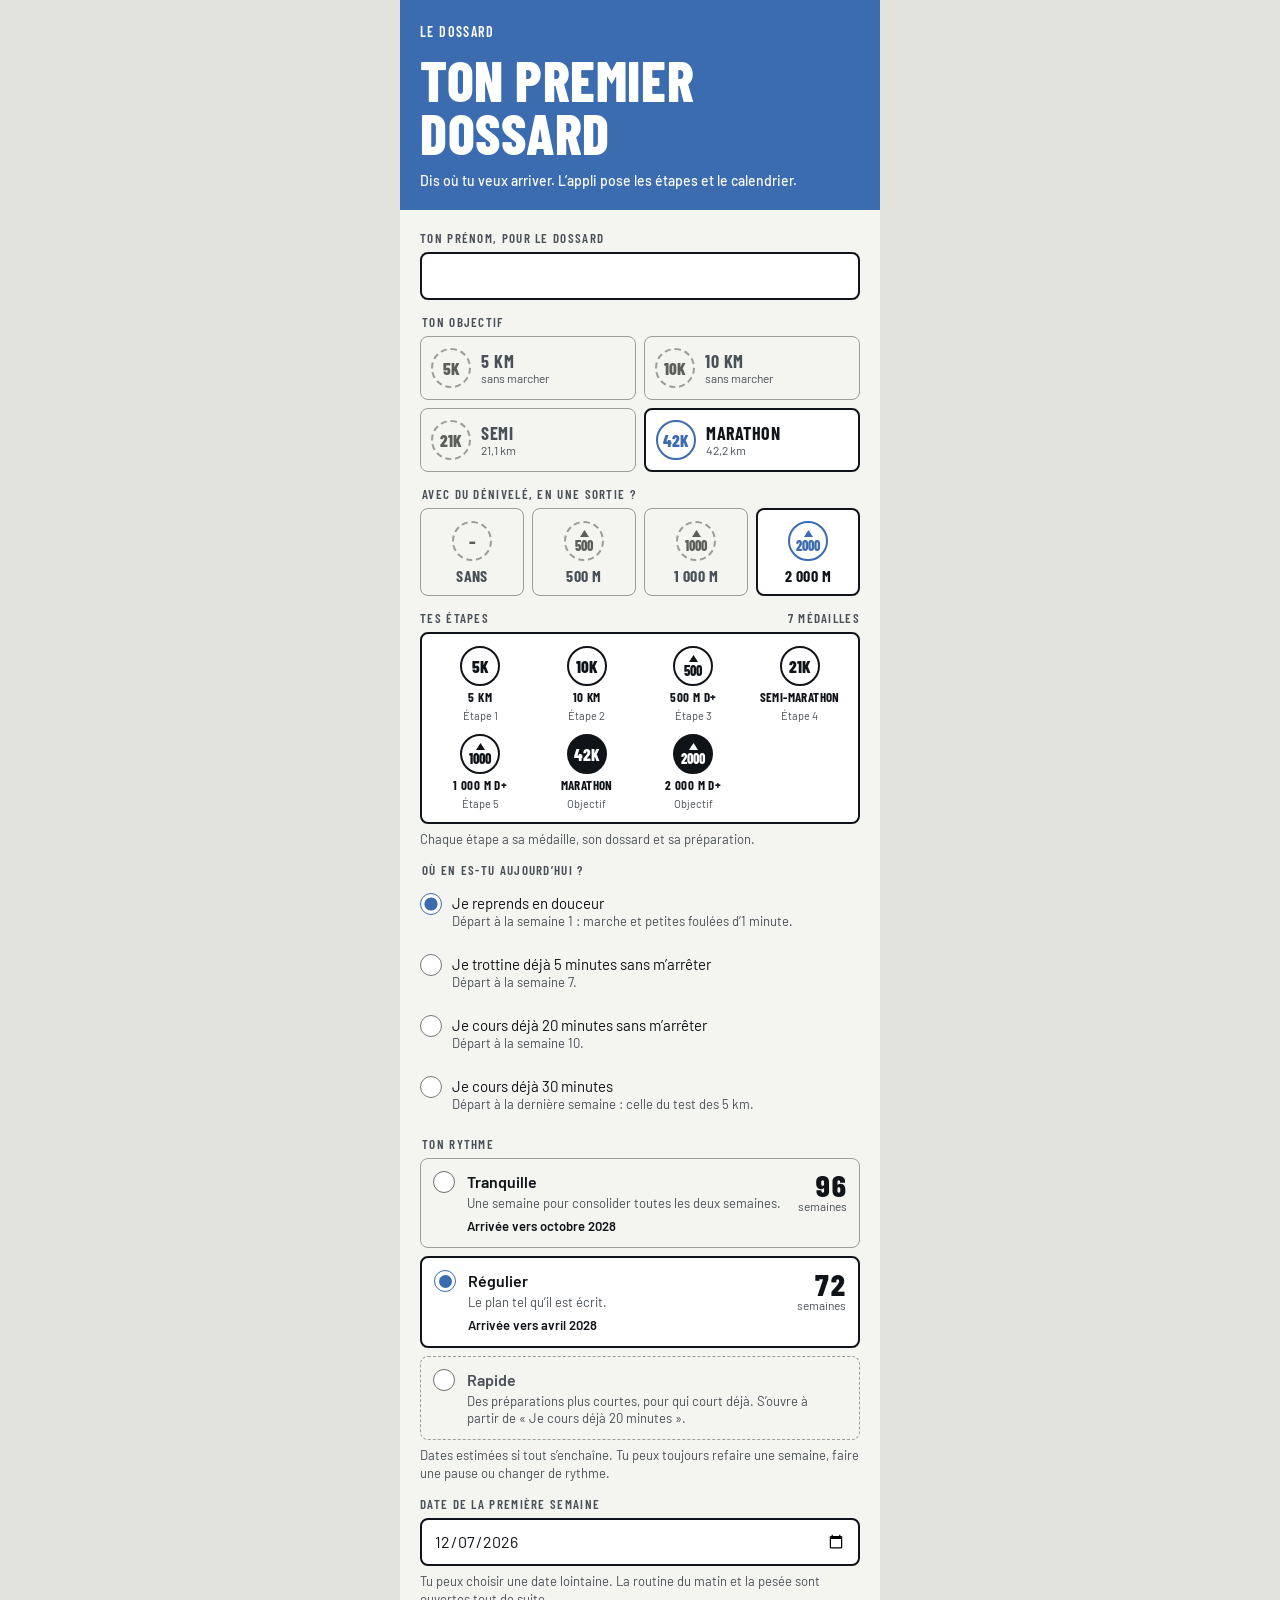
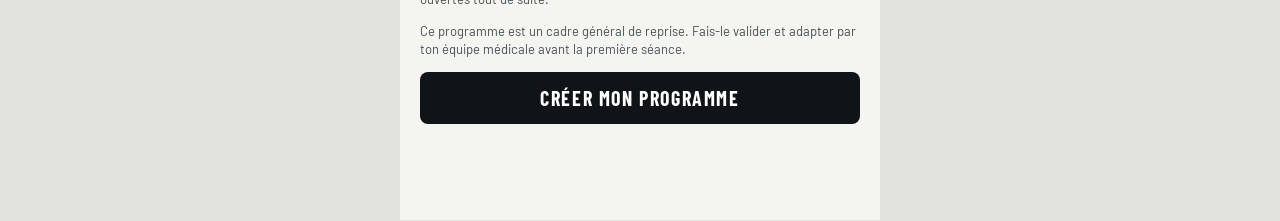
==== commit 7aecb477: "Dossards : la photo choisie arrive même si la page se réécrit entre-temps - Le choix d'une photo pas" ====
--- a/index.html
+++ b/index.html
@@ -24,7 +24,7 @@
 <style>
 :root{
   /* Mise en page : une colonne de téléphone (480 px au plus), un bandeau bleu en tête de chaque écran,
-     le dossard comme pièce centrale de l'accueil, une barre de quatre onglets fixée en bas. Thème clair unique. */
+     le dossard comme pièce centrale de l'accueil, une barre de cinq onglets fixée en bas. Thème clair unique. */
   --fond:#F4F4F1;
   --carte:#FFFFFF;
   --encre:#101418;
@@ -271,6 +271,7 @@
 .deux-gros .gros-poids .num{font-size:clamp(40px,14.4vw,56px)}
 .deux-gros .gros-poids .unite{font-size:clamp(15px,5.6vw,22px)}
 .deux-gros p{margin-top:8px}
+.bandeau>.deux-gros+p{margin-top:2px}
 .courbe{display:block;width:100%;height:auto;touch-action:pan-y;cursor:crosshair;border-radius:4px}
 .courbe .grille{stroke:#E0E1DC;stroke-width:1}
 .courbe .axe{font-size:11px;fill:var(--gris);font-variant-numeric:tabular-nums}
@@ -361,7 +362,6 @@
 .pts i.argent{background:var(--argent)}
 .pts i.or{background:var(--or)}
 .pts i.platine{border:1.5px solid var(--encre);background:radial-gradient(circle,var(--encre) 0,var(--encre) 1.6px,var(--platine) 2.2px)}
-.trois+.aide{margin-top:14px}
 /* La fiche d'une médaille */
 .fiche{align-items:center;text-align:center;gap:8px}
 .fiche>.med{transform:scale(2);margin:38px 0 40px}
@@ -394,6 +394,57 @@
 .pl{font-size:12px;line-height:15px;color:var(--gris);font-variant-numeric:tabular-nums;white-space:nowrap}
 .pas.ok .pl{color:var(--encre);font-weight:600}
 
+/* « Comment ça marche » : la médaille éteinte puis ses trois paliers, et les règles en trois lignes */
+.info-med{gap:16px}
+.etats{display:grid;grid-template-columns:repeat(4,minmax(0,1fr));gap:6px;text-align:center}
+.etats li{display:flex;flex-direction:column;align-items:center}
+.etats b{margin-top:8px;font:700 15px/16px var(--titre);letter-spacing:.03em;text-transform:uppercase}
+.etats li>span:last-child{margin-top:2px;font-size:12px;line-height:15px;color:var(--gris);font-variant-numeric:tabular-nums}
+.demo .med.bonus .ruban{width:18px;height:22px}
+.demo .med.bonus .disque{margin-top:-4px;width:58px;height:58px}
+.demo .med.bonus svg{width:34px;height:34px}
+.regles li{display:grid;grid-template-columns:46px minmax(0,1fr);gap:0 12px;align-items:center;padding:12px 0;border-top:1px solid var(--trait);font-size:14px;line-height:19px}
+.regles li:last-child{border-bottom:1px solid var(--trait)}
+.regles .pts{justify-content:center}
+.regles .vu{display:flex;justify-content:center}
+.regles .vu svg{width:22px;height:22px}
+
+/* Vrais dossards de course : le mur où ils sont épinglés, et la feuille qui les redessine d'après la photo */
+.dossard.vrai{background:var(--d-fond);color:var(--d-encre)}
+.dossard.vrai .dossard-haut{background:var(--d-accent);color:var(--d-sur)}
+.dossard.vrai .dossard-bas{border-top-color:currentColor}
+.dossard.vrai .jmoins{background:var(--d-encre);color:var(--d-fond)}
+.dossard.vrai .trou{background:var(--fond)}
+.dossard.fantome{background:transparent;color:#7C807A;box-shadow:none;border:2px dashed #9A9D98;transform:none}
+.dossard.fantome .dossard-haut{background:transparent;color:inherit;border-bottom:2px dashed #9A9D98}
+.dossard.fantome .dossard-bas{border-top:2px dashed #9A9D98;min-height:36px}
+.dossard.fantome .trou{display:none}
+.btn.photo{position:relative;cursor:pointer}
+.aide.centre{text-align:center;text-wrap:balance}
+.mur{display:flex;flex-direction:column;gap:26px;padding:10px 0 6px}
+.mur li{display:flex;flex-direction:column;align-items:center;gap:14px}
+.mur li:nth-child(even) .dossard{transform:rotate(1.6deg)}
+.epingle{width:100%;padding:0;border:0;background:none;color:inherit;cursor:pointer;display:flex;justify-content:center}
+.epingle .dossard,.apercu .dossard{margin:0}
+.sous-dossard{display:flex;align-items:center;justify-content:center;gap:12px;font:600 14px/18px var(--titre);letter-spacing:.08em;text-transform:uppercase;color:var(--gris);text-align:center}
+/* La photo gardée : en vignette sous le dossard, en grand dans sa feuille */
+.vignette{flex:none;width:60px;height:45px;border:2px solid var(--encre);border-radius:6px;background:var(--trait);overflow:hidden;transform:rotate(-3deg)}
+.vignette img{display:block;width:100%;height:100%;object-fit:cover}
+.vignette img:not([src]),.photo-gardee img:not([src]){visibility:hidden}
+.photo-gardee{margin:0;border:2px solid var(--encre);border-radius:8px;overflow:hidden;background:#1B1F24;min-height:120px;display:flex;align-items:center;justify-content:center}
+.photo-gardee img{display:block;width:100%;max-height:300px;object-fit:contain}
+.liens{display:flex;flex-wrap:wrap;gap:0 22px;margin-top:-8px}
+.lien[hidden]{display:none}
+.scan{display:grid;grid-template-columns:116px minmax(0,1fr);gap:16px;align-items:center}
+.scan img{display:block;width:116px;height:87px;object-fit:cover;border:2px solid var(--encre);border-radius:8px;transform:rotate(-2deg)}
+.apercu{display:flex;justify-content:center;padding:8px 0 12px}
+.pastilles{display:flex;flex-wrap:wrap;gap:4px}
+.pastilles label{position:relative;display:flex;padding:3px;cursor:pointer}
+.pastilles input{position:absolute;inset:0;width:100%;height:100%;margin:0;opacity:0;cursor:pointer}
+.pastilles span{width:38px;height:38px;border-radius:50%;border:2px solid var(--encre)}
+.pastilles input:checked+span{box-shadow:0 0 0 2px var(--fond),0 0 0 5px var(--encre)}
+.pastilles input:focus-visible+span{outline:3px solid var(--orange);outline-offset:2px}
+
 /* Feuille (écran par-dessus) */
 .feuille{position:fixed;inset:0;z-index:30;background:rgba(16,20,24,.5);display:flex;justify-content:center}
 .panneau{width:100%;max-width:480px;height:100%;overflow:auto;background:var(--fond);display:flex;flex-direction:column}
@@ -450,7 +501,7 @@
 
 /* Onglets */
 .onglets{position:fixed;left:50%;bottom:0;z-index:20;transform:translateX(-50%);width:100%;max-width:480px;height:64px;padding:0 6px;background:var(--fond);border-top:2px solid var(--encre);display:flex}
-.onglets a{flex:1 1 0;min-width:44px;padding:0 2px;display:flex;flex-direction:column;align-items:center;justify-content:center;gap:2px;color:var(--gris);font:700 13px var(--titre);letter-spacing:.08em;text-transform:uppercase;text-decoration:none}
+.onglets a{flex:1 1 0;min-width:44px;padding:0 2px;display:flex;flex-direction:column;align-items:center;justify-content:center;gap:2px;color:var(--gris);font:700 13px var(--titre);letter-spacing:.06em;text-transform:uppercase;text-decoration:none}
 .onglets a svg{display:block;flex:none}
 .onglets a[aria-current="page"]{color:var(--bleu);box-shadow:inset 0 3px 0 var(--encre)}
 /* Deux pages sous un même onglet : deux boutons en tête de page */
@@ -465,7 +516,7 @@
   .dossard-num .num.l{font-size:78px}
   [data-vue="objectif"]{--num-max:108px}
   .onglets{padding:0 2px}
-  .onglets a{font-size:12px;letter-spacing:.05em;padding:0 1px}
+  .onglets a{font-size:12px;letter-spacing:.03em;padding:0}
   .mois-nom{font-size:22px}
 }
 </style>
@@ -486,6 +537,7 @@
 <a href="#plan" data-g="plan carnet"><svg aria-hidden="true" width="24" height="24" viewBox="0 0 24 24" fill="none" stroke="currentColor" stroke-width="1.8" stroke-linecap="round" stroke-linejoin="round"><rect x="4" y="5.5" width="16" height="14.5" rx="2"></rect><path d="M4 10h16M8.2 3.6v3.6M15.8 3.6v3.6"></path><path d="M8 13.6h2M14 13.6h2M8 16.8h2"></path></svg><span>Programme</span></a>
 <a href="#routine" data-g="routine poids"><svg aria-hidden="true" width="24" height="24" viewBox="0 0 24 24" fill="none" stroke="currentColor" stroke-width="1.8" stroke-linecap="round" stroke-linejoin="round"><path d="M2.5 17.5h19M7.5 21h9"></path><path d="M6.8 17.5a5.2 5.2 0 0 1 10.4 0"></path><path d="M12 6.3v2.7M5 10l1.9 1.9M19 10l-1.9 1.9"></path></svg><span>Matin</span></a>
 <a href="#medailles"><svg aria-hidden="true" width="24" height="24" viewBox="0 0 24 24" fill="none" stroke="currentColor" stroke-width="1.8" stroke-linecap="round" stroke-linejoin="round"><circle cx="12" cy="15" r="5.2"></circle><path d="M8.6 3.5l3.4 6.3 3.4-6.3"></path></svg><span>Médailles</span></a>
+<a href="#dossards"><svg aria-hidden="true" width="24" height="24" viewBox="0 0 24 24" fill="none" stroke="currentColor" stroke-width="1.8" stroke-linecap="round" stroke-linejoin="round"><path d="M7.6 5.2h10.9a2 2 0 0 1 2 2v8.2"></path><rect x="3.5" y="8.6" width="13.6" height="10.4" rx="2"></rect><path d="M9.3 13.2l1.9-1v4.5"></path></svg><span>Dossards</span></a>
 </nav>
 </div>
 <div class="feuille" id="feuille" hidden></div>
@@ -1287,6 +1339,133 @@
     return o;
   }
 
+  // ---------- Vrais dossards de course ----------
+  // Les couleurs d'un dossard photographié. px : les octets RGBA d'une petite image de l × h points.
+  // On ne regarde que le centre de la photo, là où se trouve le dossard. Renvoie le papier (fond), le bandeau
+  // (accent) et les couleurs franches relevées (palette), en « #RRGGBB ».
+  function hexa(c) { return '#' + c.map(function (v) { return ('0' + Math.max(0, Math.min(255, Math.round(v))).toString(16)).slice(-2); }).join('').toUpperCase(); }
+  function couleurValide(h) { return typeof h === 'string' && /^#[0-9A-Fa-f]{6}$/.test(h); }
+  function rvb(h) { return [parseInt(h.slice(1, 3), 16), parseInt(h.slice(3, 5), 16), parseInt(h.slice(5, 7), 16)]; }
+  function luminance(c) {
+    var f = function (v) { v /= 255; return v <= 0.03928 ? v / 12.92 : Math.pow((v + 0.055) / 1.055, 2.4); };
+    return 0.2126 * f(c[0]) + 0.7152 * f(c[1]) + 0.0722 * f(c[2]);
+  }
+  function contraste(a, b) { var x = luminance(a), y = luminance(b); return (Math.max(x, y) + 0.05) / (Math.min(x, y) + 0.05); }
+  // L'encre lisible sur une couleur : l'encre de l'appli, ou le blanc.
+  function encreSur(h) { var c = rvb(couleurValide(h) ? h : '#FFFFFF'); return contraste(c, [16, 20, 24]) >= contraste(c, [255, 255, 255]) ? '#101418' : '#FFFFFF'; }
+  // Écart entre deux couleurs, où l'éclairage (en pleine lumière ou à l'ombre) compte moins que la teinte.
+  function clair(c) { return (0.299 * c[0] + 0.587 * c[1] + 0.114 * c[2]) / 255; }
+  function ecart(a, b) {
+    var ya = clair(a) * 255, yb = clair(b) * 255, dy = (ya - yb) * 0.45, du = (a[2] - ya) - (b[2] - yb), dv = (a[0] - ya) - (b[0] - yb);
+    return Math.sqrt(dy * dy + du * du + dv * dv);
+  }
+  function vif(c) { return (Math.max(c[0], c[1], c[2]) - Math.min(c[0], c[1], c[2])) / 255; }
+  // Deux couleurs de même teinte, l'une n'étant que l'autre à l'ombre.
+  function pleine(c) { var m = Math.max(c[0], c[1], c[2], 1); return [c[0] * 255 / m, c[1] * 255 / m, c[2] * 255 / m]; }
+  function memeTeinte(a, b) { return ecart(pleine(a), pleine(b)) < 40; }
+  function couleursProches(a, b) { return couleurValide(a) && couleurValide(b) && ecart(rvb(a), rvb(b)) < 40; }
+  function couleursDossard(px, l, h) {
+    var N = l * h, i, j, x, y, k, c;
+    // 1. Les teintes voisines sont réunies autour de la plus fréquente d'entre elles.
+    var cases = {}, cle = new Array(N);
+    for (i = 0; i < N; i++) {
+      j = i * 4; k = px[j + 3] < 128 ? -1 : (px[j] >> 4) << 8 | (px[j + 1] >> 4) << 4 | (px[j + 2] >> 4); cle[i] = k;
+      if (k < 0) continue;
+      c = cases[k] || (cases[k] = { s: [0, 0, 0], n: 0, g: -1 }); c.s[0] += px[j]; c.s[1] += px[j + 1]; c.s[2] += px[j + 2]; c.n++;
+    }
+    var groupes = [];
+    Object.keys(cases).map(function (k) { var e = cases[k]; e.c = [e.s[0] / e.n, e.s[1] / e.n, e.s[2] / e.n]; return e; })
+      .sort(function (a, b) { return b.n - a.n; })
+      .forEach(function (e) {
+        for (var g = 0; g < groupes.length; g++) if (ecart(groupes[g].c, e.c) < 40) { e.g = g; return; }
+        e.g = groupes.length; groupes.push({ c: e.c, p: 0, bord: 0 });
+      });
+    if (!groupes.length) return { fond: '#FFFFFF', accent: '#101418', palette: [] };
+    var grp = new Array(N); for (i = 0; i < N; i++) grp[i] = cle[i] < 0 ? -1 : cases[cle[i]].g;
+    // 2. Le décor (un maillot, une table) : les couleurs des bords de la photo, suivies de proche en proche.
+    //    Le numéro, même de la couleur du maillot, n'en fait pas partie : le papier l'en sépare.
+    var bx = Math.max(2, Math.round(l * 0.06)), by = Math.max(2, Math.round(h * 0.06)), nbBord = 0;
+    var auBord = function (x, y) { return x < bx || x >= l - bx || y < by || y >= h - by; };
+    for (y = 0; y < h; y++) for (x = 0; x < l; x++) if (auBord(x, y) && grp[y * l + x] >= 0) { groupes[grp[y * l + x]].bord++; nbBord++; }
+    var duBord = function (q) { return grp[q] >= 0 && groupes[grp[q]].bord / nbBord >= 0.05; };
+    var decor = new Uint8Array(N), pile = [];
+    for (y = 0; y < h; y++) for (x = 0; x < l; x++) { i = y * l + x; if (auBord(x, y) && duBord(i)) { decor[i] = 1; pile.push(i); } }
+    var voisin = function (q) { if (!decor[q] && duBord(q)) { decor[q] = 1; pile.push(q); } };
+    while (pile.length) {
+      i = pile.pop(); x = i % l;
+      if (x > 0) voisin(i - 1); if (x < l - 1) voisin(i + 1); if (i >= l) voisin(i - l); if (i < N - l) voisin(i + l);
+    }
+    // Ce qui reste doit former un bloc plein (un dossard), pas des traits épars (un numéro). Sinon la photo est cadrée
+    // sur le dossard seul, et c'est son papier qu'on vient d'écarter : dans ce cas, il n'y a pas de décor.
+    var xs = [], ys = [], plein = false, croissant = function (a, b) { return a - b; };
+    for (y = 0; y < h; y++) for (x = 0; x < l; x++) { i = y * l + x; if (!decor[i] && grp[i] >= 0) { xs.push(x); ys.push(y); } }
+    if (xs.length >= N * 0.03) {
+      xs.sort(croissant); ys.sort(croissant);
+      var q = function (t, f) { return t[Math.min(t.length - 1, Math.floor(t.length * f))]; };
+      var x0 = q(xs, 0.05), x1 = q(xs, 0.95), y0 = q(ys, 0.05), y1 = q(ys, 0.95), dedans = 0;
+      for (y = y0; y <= y1; y++) for (x = x0; x <= x1; x++) { i = y * l + x; if (!decor[i] && grp[i] >= 0) dedans++; }
+      plein = dedans >= (x1 - x0 + 1) * (y1 - y0 + 1) * 0.5;
+    }
+    var avecDecor = plein; if (!plein) decor = new Uint8Array(N);
+    // Le décor déborde un peu sur le dossard : son ombre, et le liseré où les deux couleurs se mêlent. On l'élargit de deux points.
+    for (var tour = 0; avecDecor && tour < 2; tour++) {
+      var large = new Uint8Array(decor);
+      for (y = 0; y < h; y++) for (x = 0; x < l; x++) {
+        i = y * l + x;
+        if (!decor[i] && ((x > 0 && decor[i - 1]) || (x < l - 1 && decor[i + 1]) || (y > 0 && decor[i - l]) || (y < h - 1 && decor[i + l]))) large[i] = 1;
+      }
+      decor = large;
+    }
+    // 3. Le dossard : ce qui reste. Le milieu de la photo compte plus que ses bords.
+    //    Le papier : la couleur la plus présente, avec un avantage aux couleurs claires.
+    var total, papier, poids = function (g) { return g.p * (0.3 + 0.7 * clair(g.c)); };
+    var mesurer = function () {
+      total = 0; groupes.forEach(function (g) { g.p = 0; });
+      for (var y = 0; y < h; y++) for (var x = 0; x < l; x++) {
+        var i = y * l + x; if (decor[i] || grp[i] < 0) continue;
+        var u = (x + 0.5) / l * 2 - 1, v = (y + 0.5) / h * 2 - 1, w = Math.exp(-(u * u + v * v) * 2);
+        groupes[grp[i]].p += w; total += w;
+      }
+      papier = groupes.slice().sort(function (a, b) { return poids(b) - poids(a); })[0];
+    };
+    mesurer();
+    // Un « papier » presque noir : c'est le numéro d'une photo cadrée serré. On reprend sans écarter de décor.
+    if (avecDecor && clair(papier.c) < 0.25) { decor = new Uint8Array(N); mesurer(); }
+    // La couleur du papier en pleine lumière : la moyenne de ses points les plus clairs (les autres sont à l'ombre d'un pli).
+    var ip = groupes.indexOf(papier), pts = [], pc = [0, 0, 0];
+    for (i = 0; i < N; i++) if (grp[i] === ip && !decor[i]) pts.push([px[i * 4], px[i * 4 + 1], px[i * 4 + 2]]);
+    pts.sort(function (a, b) { return clair(b) - clair(a); });
+    var nbHaut = Math.max(1, Math.round(pts.length * 0.3));
+    for (i = 0; i < nbHaut; i++) for (j = 0; j < 3; j++) pc[j] += pts[i][j] / nbHaut;
+    var m = Math.max(pc[0], pc[1], pc[2], 1);
+    // Un papier photographié est toujours un peu à l'ombre, ou sous une lumière jaune ou bleutée. Presque sans teinte,
+    // ou teinté comme le fait un éclairage (du rouge au bleu, dans l'ordre), c'est du blanc : on en tire l'éclairage,
+    // couleur par couleur. Coloré, on le ravive seulement. Les autres couleurs suivent la même correction.
+    var teinte = (m - Math.min(pc[0], pc[1], pc[2])) / m, eclairage = (pc[0] >= pc[1] && pc[1] >= pc[2]) || (pc[2] >= pc[1] && pc[1] >= pc[0]);
+    var blanc = clair(pc) > 0.3 && (teinte < 0.12 || (teinte < 0.22 && eclairage)), kc = Math.min(1.8, Math.max(1, 240 / m));
+    var gains = blanc ? pc.map(function (t) { return Math.min(1.8, Math.max(1, 240 / Math.max(t, 1))); }) : [kc, kc, kc];
+    var corrige = function (t) { return hexa([t[0] * gains[0], t[1] * gains[1], t[2] * gains[2]]); };
+    var fond = blanc ? '#FFFFFF' : corrige(pc);
+    // Les couleurs franches du dossard, de la plus marquante à la moins marquante. La première sert de bandeau.
+    // Le bord d'un chiffre mêle le papier et l'encre : ce mélange n'est pas une couleur du dossard.
+    var encre = null;
+    groupes.forEach(function (g) { if (g !== papier && g.p / total >= 0.03 && (!encre || clair(g.c) < clair(encre.c))) encre = g; });
+    var melange = function (t) {
+      if (!encre || clair(encre.c) > 0.3) return false;
+      var a = papier.c, b = encre.c, ab = [b[0] - a[0], b[1] - a[1], b[2] - a[2]], n2 = ab[0] * ab[0] + ab[1] * ab[1] + ab[2] * ab[2];
+      var k = n2 ? ((t[0] - a[0]) * ab[0] + (t[1] - a[1]) * ab[1] + (t[2] - a[2]) * ab[2]) / n2 : 0;
+      if (k < 0.1 || k > 0.9) return false;
+      var d0 = t[0] - a[0] - k * ab[0], d1 = t[1] - a[1] - k * ab[1], d2 = t[2] - a[2] - k * ab[2];
+      return Math.sqrt(d0 * d0 + d1 * d1 + d2 * d2) < 30;
+    };
+    var franches = [];
+    groupes.filter(function (g) { return g !== papier && g.p / total >= 0.01 && vif(g.c) >= 0.25 && ecart(g.c, papier.c) >= 40 && !memeTeinte(g.c, papier.c) && !melange(g.c); })
+      .sort(function (a, b) { return vif(b.c) * Math.sqrt(b.p) - vif(a.c) * Math.sqrt(a.p); })
+      .forEach(function (g) { if (franches.length < 4 && franches.every(function (f) { return ecart(f, g.c) >= 60 && !memeTeinte(f, g.c); })) franches.push(g.c); });
+    var palette = franches.map(corrige);
+    return { fond: fond, accent: palette[0] || encreSur(fond), palette: palette };
+  }
+
   root.DT = {
     lundiDe: lundiDe, plusMois: plusMois, grilleMois: grilleMois, parJour: parJour, duMois: duMois, totaux: totaux,
     resumeJour: resumeJour, seanceAFaire: seanceAFaire,
@@ -1302,7 +1481,8 @@
     refaire: refaire, refairePrecedente: refairePrecedente, decaler: decaler, retirer: retirer, jMoins: jMoins, court: court,
     routineDefaut: routineDefaut, cochesDuJour: cochesDuJour, jourComplet: jourComplet, basculer: basculer, serie: serie,
     mesures: mesures, moyenne7: moyenne7, statsPoids: statsPoids, courbe: courbe,
-    nuits: nuits, seriesNuits: seriesNuits, statsNuits: statsNuits, pertePoids: pertePoids, SEUIL_NUIT: SEUIL_NUIT
+    nuits: nuits, seriesNuits: seriesNuits, statsNuits: statsNuits, pertePoids: pertePoids, SEUIL_NUIT: SEUIL_NUIT,
+    couleursDossard: couleursDossard, encreSur: encreSur, couleurValide: couleurValide, couleursProches: couleursProches
   };
 })(typeof window !== 'undefined' ? window : globalThis);
 </script>
@@ -1367,7 +1547,7 @@
   var D = window.DT;
   var vue = document.getElementById('vue'), feuille = document.getElementById('feuille'),
       annonce = document.getElementById('annonce'), onglets = document.getElementById('onglets');
-  var ROUTES = ['objectif', 'plan', 'carnet', 'routine', 'poids', 'medailles'];
+  var ROUTES = ['objectif', 'plan', 'carnet', 'routine', 'poids', 'medailles', 'dossards'];
   var NOMS = ['profil', 'journal', 'routine', 'poids'];
   var S = { pret: false, lent: false, mode: 'attente', sync: 'ok',
             docs: { profil: null, journal: null, routine: null, poids: null },
@@ -1518,7 +1698,9 @@
       fermer: '<path d="M6 6l12 12M18 6L6 18"></path>',
       coche: '<path d="M5 12.5l4.5 4.5L19 7.5"></path>',
       gauche: '<path d="M15 5l-7 7 7 7"></path>',
-      droite: '<path d="M9 5l7 7-7 7"></path>'
+      droite: '<path d="M9 5l7 7-7 7"></path>',
+      info: '<circle cx="12" cy="12" r="8.8"></circle><path d="M12 11.2v5.3M12 7.6v.01"></path>',
+      photo: '<path d="M3.5 8.5h3.3l1.6-2.5h7.2l1.6 2.5h3.3V19h-17z"></path><circle cx="12" cy="13.4" r="3.4"></circle>'
     }[nom];
     return '<svg aria-hidden="true" width="24" height="24" viewBox="0 0 24 24" fill="none" stroke="currentColor" stroke-width="2.2" stroke-linecap="round" stroke-linejoin="round">' + p + '</svg>';
   }
@@ -1582,6 +1764,207 @@
       '<div class="dossard-num"><span class="num' + t + '">' + o.gros + '</span><span class="unite' + (o.deniv ? ' d' : '') + '">' + o.unite + '</span></div>' +
       '<div class="dossard-bas"><span class="nom">' + esc(prenom) + '</span><span class="jmoins">' + esc(droite) + '</span></div>' +
       '<i class="trou a" aria-hidden="true"></i><i class="trou b" aria-hidden="true"></i><i class="trou c" aria-hidden="true"></i><i class="trou e" aria-hidden="true"></i></div>';
+  }
+  // ---------- Photos des dossards ----------
+  // Gardées sur l'appareil, à part des données de l'appli : elles sont trop lourdes pour la copie de sauvegarde.
+  // Si l'appareil refuse (navigation privée, page encadrée, place manquante), l'appli continue sans elles.
+  var Photos = (function () {
+    var base = null, pret = false, connues = {}, urls = {};
+    function demande(req) { return new Promise(function (ok, non) { req.onsuccess = function () { ok(req.result); }; req.onerror = function () { non(req.error); }; }); }
+    function ecriture(action) {
+      if (!pret) return Promise.resolve(false);
+      return new Promise(function (ok) {
+        try {
+          var t = base.transaction('photos', 'readwrite'); action(t.objectStore('photos'));
+          t.oncomplete = function () { ok(true); }; t.onerror = t.onabort = function () { ok(false); };
+        } catch (e) { ok(false); }
+      });
+    }
+    function oublier(id) { if (urls[id]) { try { URL.revokeObjectURL(urls[id]); } catch (e) {} delete urls[id]; } }
+    function charger() {
+      return new Promise(function (ok) {
+        var r;
+        try { r = window.indexedDB.open('le-dossard', 1); } catch (e) { ok(false); return; }
+        r.onupgradeneeded = function () { r.result.createObjectStore('photos'); };
+        r.onerror = r.onblocked = function () { ok(false); };
+        r.onsuccess = function () {
+          base = r.result;
+          try {
+            demande(base.transaction('photos', 'readonly').objectStore('photos').getAllKeys()).then(function (cles) {
+              cles.forEach(function (k) { connues[k] = true; }); pret = true; ok(true);
+            }, function () { ok(false); });
+          } catch (e) { ok(false); }
+        };
+      });
+    }
+    function garder(id, blob) {
+      return ecriture(function (m) { m.put(blob, id); }).then(function (fait) {
+        if (fait) { connues[id] = true; oublier(id); try { if (navigator.storage && navigator.storage.persist) navigator.storage.persist(); } catch (e) {} }
+        return fait;
+      });
+    }
+    function retirer(id) { return ecriture(function (m) { m.delete(id); }).then(function (fait) { if (fait) { delete connues[id]; oublier(id); } return fait; }); }
+    // Ne garde que les photos des dossards cités (après une restauration de copie, ou tout effacer avec une liste vide).
+    function menage(ids) {
+      var en_trop = Object.keys(connues).filter(function (k) { return ids.indexOf(k) < 0; });
+      if (!en_trop.length) return Promise.resolve(true);
+      return ecriture(function (m) { en_trop.forEach(function (k) { m.delete(k); }); }).then(function (fait) { if (fait) en_trop.forEach(function (k) { delete connues[k]; oublier(k); }); return fait; });
+    }
+    function adresse(id) {
+      if (!pret || !connues[id]) return Promise.resolve(null);
+      if (urls[id]) return Promise.resolve(urls[id]);
+      try {
+        return demande(base.transaction('photos', 'readonly').objectStore('photos').get(id)).then(function (b) {
+          if (!b) { delete connues[id]; return null; }
+          return urls[id] || (urls[id] = URL.createObjectURL(b));
+        }, function () { return null; });
+      } catch (e) { return Promise.resolve(null); }
+    }
+    // La photo elle-même, telle qu'elle est rangée (pour la remettre à l'hôte qui l'enregistre).
+    function lire(id) {
+      if (!pret || !connues[id]) return Promise.resolve(null);
+      try { return demande(base.transaction('photos', 'readonly').objectStore('photos').get(id)).then(function (b) { return b || null; }, function () { return null; }); }
+      catch (e) { return Promise.resolve(null); }
+    }
+    // Une fois la page écrite : met chaque photo dans l'image qui l'attend (data-photo) et dans son lien de téléchargement.
+    function poser(racine) {
+      Array.prototype.forEach.call(racine.querySelectorAll('img[data-photo],a[data-photo-lien]'), function (el) {
+        var lien = el.tagName === 'A';
+        adresse(el.getAttribute(lien ? 'data-photo-lien' : 'data-photo')).then(function (u) {
+          if (!u || !el.isConnected) return;
+          if (lien) { el.href = u; el.hidden = false; } else el.src = u;
+        });
+      });
+    }
+    return { charger: charger, garder: garder, retirer: retirer, menage: menage, poser: poser, lire: lire,
+             a: function (id) { return pret && !!connues[id]; }, dispo: function () { return pret; } };
+  })();
+
+  // ---------- Vrais dossards de course ----------
+  var COULEURS = ['#FFFFFF', '#101418', '#F26B1D', '#3B6CB0', '#C8102E', '#2E8B57', '#F2C230'];
+  var NOMS_COULEURS = { '#FFFFFF': 'Blanc', '#101418': 'Noir', '#F26B1D': 'Orange', '#3B6CB0': 'Bleu', '#C8102E': 'Rouge', '#2E8B57': 'Vert', '#F2C230': 'Jaune' };
+  // Les dossards gardés, dans le carnet. On ne retient que ceux qui tiennent debout : un numéro, une course, une vraie date.
+  function Ds() {
+    var j = Jn(), l = Array.isArray(j.dossards) ? j.dossards : [];
+    return l.filter(function (x) { return x && typeof x.id === 'string' && typeof x.num === 'string' && typeof x.course === 'string' && D.dateValide(x.d); });
+  }
+  function dossardParId(id) { var l = Ds(); for (var i = 0; i < l.length; i++) if (l[i].id === id) return l[i]; return null; }
+  function hMin(min) { var h = Math.floor(min / 60), m = min % 60; return h ? h + ' h ' + (m < 10 ? '0' : '') + m : m + ' min'; }
+  function coul(h, defaut) { return D.couleurValide(h) ? h.toUpperCase() : defaut; }
+  // Le dossard d'une vraie course, redessiné à la façon de l'appli : le bandeau à la couleur de la course, le numéro en grand.
+  function vraiDossard(x, cls) {
+    var fond = coul(x.fond, '#FFFFFF'), accent = coul(x.accent, '#101418');
+    var num = String(x.num || '').trim() || '?', n = num.length, t = n >= 6 ? ' l' : (n === 5 ? ' m' : '');
+    var an = D.dateValide(x.d) ? x.d.slice(0, 4) : '';
+    var km = x.km > 0 ? x.km : 0, dp = x.dp > 0 ? x.dp : 0;
+    var g = km ? D.fx(km) + ' km' : an, dr = dp ? D.mil(dp) + ' m D+' : (km ? an : '');
+    return '<div class="dossard vrai' + (cls ? ' ' + cls : '') + '" style="--d-fond:' + fond + ';--d-encre:' + D.encreSur(fond) + ';--d-accent:' + accent + ';--d-sur:' + D.encreSur(accent) + '">' +
+      '<div class="dossard-haut">' + esc(String(x.course || '').trim() || 'Ta course') + '</div>' +
+      '<div class="dossard-num"><span class="num' + t + '">' + esc(num) + '</span></div>' +
+      '<div class="dossard-bas"><span class="nom">' + esc(g) + '</span>' + (dr ? '<span class="jmoins">' + esc(dr) + '</span>' : '') + '</div>' +
+      '<i class="trou a" aria-hidden="true"></i><i class="trou b" aria-hidden="true"></i><i class="trou c" aria-hidden="true"></i><i class="trou e" aria-hidden="true"></i></div>';
+  }
+  function vueDossards() {
+    var l = Ds().slice().sort(function (a, b) { return a.d < b.d ? 1 : (a.d > b.d ? -1 : 0); }), n = l.length, km = 0, dp = 0;
+    l.forEach(function (x) { km += x.km > 0 ? x.km : 0; dp += x.dp > 0 ? x.dp : 0; });
+    var h = '<section class="bandeau"><div class="sur">Dossards</div><h1 class="geant">' + n + (n > 1 ? ' dossards' : ' dossard') + '</h1><p>' +
+      (n ? (km ? D.fx(km) + ' km en course' + (dp ? ' et ' + D.mil(dp) + ' m de dénivelé.' : '.') : 'Tes vrais dossards de course, redessinés.')
+         : 'Garde ici les dossards de tes vraies courses.') + '</p></section><div class="bloc">';
+    h += '<button class="btn photo" type="button" data-a="photo-choisir" data-pour="page">' + icone('photo') + '<span>Scanner un dossard</span></button>';
+    if (!n) {
+      h += '<div aria-hidden="true" class="apercu">' + vraiDossard({ num: '?', course: 'Ta prochaine course' }, 'fantome') + '</div>' +
+        '<p class="aide centre">Prends ton dossard en photo. L’appli relève ses couleurs, tu notes le numéro et la course, et elle le redessine ici' + (Photos.dispo() ? ', à côté de ta photo' : '') + '.</p>';
+    } else {
+      h += '<ul class="mur">' + l.map(function (x) {
+        var leg = dAn(x.d) + (x.min > 0 ? ' · ' + hMin(Math.round(x.min)) : '');
+        return '<li><button class="epingle" type="button" data-a="dossard" data-id="' + esc(x.id) + '" aria-label="' + esc('Dossard ' + x.num + ', ' + x.course + ', ' + leg + (Photos.a(x.id) ? ', avec sa photo' : '') + '. Ouvrir.') + '">' +
+          vraiDossard(x) + '</button><p class="sous-dossard">' + (Photos.a(x.id) ? '<span class="vignette"><img data-photo="' + esc(x.id) + '" alt=""></span>' : '') + '<span>' + esc(leg) + '</span></p></li>';
+      }).join('') + '</ul>';
+    }
+    return h + '<button class="lien" type="button" data-a="dossard-sans-photo">Ajouter sans photo</button></div>';
+  }
+  // Les couleurs proposées : celles de la photo d'abord, puis les couleurs de base. Les deux couleurs en cours y sont toujours.
+  function paletteDossard(f, x, v) {
+    var r = [], n = (f.palette || []).length;
+    (f.palette || []).concat(x ? [x.fond, x.accent] : [], f.fond ? [f.fond] : [], COULEURS).forEach(function (c) {
+      c = coul(c, null); // sans doublon : ni la même couleur, ni une couleur presque pareille
+      if (c && r.every(function (d) { return !D.couleursProches(c, d); })) r.push(c);
+    });
+    r = r.slice(0, 7);
+    [v.fond, v.accent].forEach(function (c) {
+      c = coul(c, null);
+      if (c && r.indexOf(c) < 0) { if (r.length >= 7) r.pop(); r.splice(Math.min(n, r.length), 0, c); }
+    });
+    return r;
+  }
+  function pastilles(nom, titre, liste, choisie) {
+    var h = '<fieldset class="champ"><legend>' + titre + '</legend><div class="pastilles">', k = 0;
+    liste.forEach(function (c) {
+      var dit = NOMS_COULEURS[c] || 'Couleur relevée n° ' + (++k);
+      h += '<label><input type="radio" name="' + nom + '" value="' + c + '" aria-label="' + esc(dit) + '"' + (c === choisie ? ' checked' : '') + '><span style="background:' + c + '"></span></label>';
+    });
+    return h + '</div></fieldset>';
+  }
+  function champsDossard(form) {
+    return { num: form.num.value, course: form.course.value, d: form.date.value, km: form.km.value, dp: form.dp.value, min: form.min.value, fond: form.fond.value, accent: form.accent.value };
+  }
+  function fDossard() {
+    var f = S.f, x = f.id ? dossardParId(f.id) : null;
+    // Dans les champs : la saisie en cours si la feuille vient d'être réécrite (photo changée), sinon le dossard gardé, sinon du neuf.
+    var v = f.v || (x ? { num: x.num, course: x.course, d: x.d, km: x.km > 0 ? D.fx(x.km) : '', dp: x.dp > 0 ? String(Math.round(x.dp)) : '', min: x.min > 0 ? String(Math.round(x.min)) : '',
+                          fond: coul(x.fond, '#FFFFFF'), accent: coul(x.accent, '#101418') }
+                      : { num: '', course: '', d: auj(), km: '', dp: '', min: '', fond: f.fond || '#FFFFFF', accent: f.accent || '#F26B1D' });
+    var pal = paletteDossard(f, x, v), gardee = !!x && !f.photo && !f.sansPhoto && Photos.a(x.id), aPhoto = !!f.photo || gardee;
+    var choisir = '<button class="lien" type="button" data-a="photo-choisir" data-pour="feuille">' + (aPhoto ? 'Changer la photo' : 'Ajouter une photo') + '</button>';
+    var h = tete(x ? 'Dossard ' + x.num : 'Nouveau dossard') + '<form class="bloc" data-f="dossard" novalidate>';
+    if (x && aPhoto) {
+      // Un dossard gardé : sa photo en grand
+      h += '<figure class="photo-gardee"><img ' + (f.photo ? 'src="' + esc(f.photo) + '"' : 'data-photo="' + esc(x.id) + '"') + ' alt="Ta photo du dossard ' + esc(x.num) + '"></figure><div class="liens">' + choisir +
+        (gardee ? '<a class="lien" data-a="photo-telecharger" data-photo-lien="' + esc(x.id) + '" download="dossard-' + esc(x.num) + '.jpg" aria-label="Télécharger la photo" hidden>Télécharger</a>' : '') +
+        '<button class="lien" type="button" data-a="photo-retirer" aria-label="Retirer la photo">Retirer</button></div>';
+    } else if (f.photo) {
+      h += '<div class="scan"><img src="' + esc(f.photo) + '" alt="Ta photo du dossard"><p class="resume"><b>Couleurs relevées sur ta photo.</b> Note le numéro et la course : le dossard se redessine au fur et à mesure.</p></div>';
+    }
+    if (x || !f.photo) h += '<p class="resume">' + (x ? 'Corrige ce qu’il faut : le dossard se redessine au fur et à mesure.' : 'Note le numéro et la course : le dossard se dessine au fur et à mesure.') + '</p>';
+    if (!aPhoto) h += '<div class="liens">' + choisir + '</div>';
+    h += '<div class="apercu" id="ds-apercu" aria-hidden="true">' + vraiDossard({ num: v.num, course: v.course, d: v.d, km: D.nombre(v.km), dp: D.nombre(v.dp), fond: v.fond, accent: v.accent }) + '</div>' +
+      '<div class="duo"><div class="champ"><label for="ds-num">Numéro</label><input class="grand" id="ds-num" name="num" type="text" inputmode="numeric" autocomplete="off" maxlength="6" value="' + esc(v.num) + '"' + (x || f.v ? '' : ' data-focus') + '></div>' +
+      '<div class="champ"><label for="ds-date">Date de la course</label><input id="ds-date" name="date" type="date" value="' + esc(v.d) + '"></div></div>' +
+      '<div class="champ"><label for="ds-course">Nom de la course</label><input id="ds-course" name="course" type="text" maxlength="40" autocomplete="off" value="' + esc(v.course) + '"></div>' +
+      '<div class="duo"><div class="champ"><label for="ds-km">Distance, en km</label><input id="ds-km" name="km" type="text" inputmode="decimal" autocomplete="off" value="' + esc(v.km) + '"></div>' +
+      '<div class="champ"><label for="ds-dp">Dénivelé, en mètres</label><input id="ds-dp" name="dp" type="text" inputmode="numeric" autocomplete="off" value="' + esc(v.dp) + '"></div></div>' +
+      '<div class="champ"><label for="ds-min">Ton temps, en minutes (facultatif)</label><input id="ds-min" name="min" type="text" inputmode="numeric" autocomplete="off" value="' + esc(v.min) + '"></div>' +
+      pastilles('fond', 'Couleur du papier', pal, coul(v.fond, '#FFFFFF')) + pastilles('accent', 'Couleur du bandeau', pal, coul(v.accent, '#101418')) +
+      '<p class="erreur" id="ds-erreur" role="alert" hidden></p><button class="btn" type="submit">' + (x ? 'Enregistrer' : 'Garder ce dossard') + '</button>';
+    if (x) h += boutonSuppr('dossard', x.id);
+    if (aPhoto) h += '<p class="aide">' + (Photos.dispo()
+      ? 'Ta photo ne quitte pas ce téléphone : l’appli la garde ici, avec ton dossard. Elle n’est pas dans la copie de tes données.'
+      : 'Ta photo ne quitte pas ton téléphone. Ici, l’appli ne peut pas la garder : elle n’en retient que les couleurs.') + '</p>';
+    return h + '</form>';
+  }
+  // Le dossard de la feuille, redessiné à chaque frappe sans toucher aux champs.
+  function apercuDossard(form) {
+    var el = document.getElementById('ds-apercu'); if (!el) return;
+    el.innerHTML = vraiDossard({ num: form.num.value, course: form.course.value, d: form.date.value, km: D.nombre(form.km.value), dp: D.nombre(form.dp.value), fond: form.fond.value, accent: form.accent.value });
+  }
+  // Lit une photo choisie sur le téléphone : ses couleurs, et la photo à garder, réduite à 1280 points au plus
+  // (bien assez pour la revoir sur un téléphone, et dix fois plus légère que l'originale).
+  function lirePhoto(fichier, suite) {
+    var url = URL.createObjectURL(fichier), img = new Image();
+    var reduit = function (max) {
+      var k = Math.min(1, max / Math.max(img.naturalWidth, img.naturalHeight)), c = document.createElement('canvas');
+      c.width = Math.max(1, Math.round(img.naturalWidth * k)); c.height = Math.max(1, Math.round(img.naturalHeight * k));
+      var x = c.getContext('2d'); x.imageSmoothingQuality = 'high'; x.drawImage(img, 0, 0, c.width, c.height); return c;
+    };
+    var fin = function (r) { URL.revokeObjectURL(url); suite(r); };
+    img.onload = function () {
+      try {
+        var petit = reduit(96), r = D.couleursDossard(petit.getContext('2d').getImageData(0, 0, petit.width, petit.height).data, petit.width, petit.height);
+        reduit(1280).toBlob(function (b) { if (!b) { fin(null); return; } r.blob = b; r.vue = URL.createObjectURL(b); fin(r); }, 'image/jpeg', 0.82);
+      } catch (e) { fin(null); }
+    };
+    img.onerror = function () { fin(null); };
+    img.src = url;
   }
   function segments(pos) {
     var h = '<div class="segments" aria-hidden="true" style="grid-template-columns:repeat(' + pos.n + ',minmax(0,1fr))">';
@@ -2010,9 +2393,15 @@
     var med = medailles(), nb = nbGagnees(), liste = parcours(), tot = liste.length, bo = bonus(), ctx = ctxBonus();
     var nbBo = D.clesBonus(true).filter(function (k) { return bo[k]; }).length, totBo = D.totalBonus(bo);
     var etats = liste.map(etatObjectif), cours = null, dispo = [];
-    var h = '<section class="bandeau"><div class="rang"><span class="sur">Médailles</span><span class="sur">Bonus : ' + nbBo + ' sur ' + totBo + '</span></div>' +
-      '<h1 class="geant">' + nb + ' sur ' + tot + '</h1><p>' + (nb >= tot ? 'Objectif atteint : ' : 'Objectif : ') + esc(D.nomBut(butCourant())) + '.</p></section><div class="bloc serre">' +
-      '<div class="rang"><h2 class="sur gris">Ton parcours</h2><span class="sur gris">' + nb + ' sur ' + tot + '</span></div><div class="vitrine-parcours"><div class="barre"></div><ul class="medailles' + (tot < 4 ? ' peu' : '') + '">';
+    // Le bandeau : les deux compteurs côte à côte, comme sur la page Suivi. Chaque chiffre n'apparaît qu'une fois ;
+    // le titre, lu par les lecteurs d'écran, les dit en toutes lettres.
+    var h = '<section class="bandeau"><h1 class="cache">Médailles. Ton parcours : ' + nb + ' sur ' + tot + '. Bonus : ' + nbBo + ' sur ' + totBo + '.</h1>' +
+      '<div class="rang"><span class="sur" aria-hidden="true">Médailles</span><button class="rond" type="button" data-a="info-medailles" aria-label="Comment marchent les médailles">' + icone('info') + '</button></div>' +
+      '<div class="deux-gros" aria-hidden="true">' +
+      '<div><div class="gros-poids"><span class="num">' + nb + '</span><span class="unite">/' + tot + '</span></div><p>Ton parcours</p></div>' +
+      '<div><div class="gros-poids"><span class="num">' + nbBo + '</span><span class="unite">/' + totBo + '</span></div><p>Médailles bonus</p></div></div>' +
+      '<p>' + (nb >= tot ? 'Objectif atteint : ' : 'Objectif : ') + esc(D.nomBut(butCourant())) + '.</p></section><div class="bloc serre">' +
+      '<div class="rang"><h2 class="sur gris">Ton parcours</h2></div><div class="vitrine-parcours"><div class="barre"></div><ul class="medailles' + (tot < 4 ? ' peu' : '') + '">';
     liste.forEach(function (o, k) {
       if (etats[k].cle === 'cours') cours = o; else if (etats[k].cle === 'dispo') dispo.push(o);
       h += '<li><button class="vm" type="button" data-a="fiche" data-obj="' + o.id + '" aria-label="' + esc(o.nom + ' : ' + etats[k].texte) + '">' + medaille(o, classeMed(o)) + '</button></li>';
@@ -2028,13 +2417,13 @@
       });
       h += '</div>';
     }
-    h += '<div class="rang entete-bonus"><h2 class="sur gris">Bonus</h2><span class="sur gris">' + nbBo + ' sur ' + totBo + '</span></div>';
+    h += '<div class="rang entete-bonus"><h2 class="sur gris">Médailles bonus</h2></div>';
     D.THEMES.forEach(function (t) {
       h += '<h3 class="theme sur gris">' + esc(t.nom) + '</h3><ul class="trois">';
       t.ids.forEach(function (id) { h += caseBonus(D.bonus(id), bo, ctx); });
       h += '</ul>';
     });
-    return h + '<p class="aide">Trois points : bronze, argent, or. Un seul point : une médaille unique, en or d’emblée. Touche une médaille pour voir son détail.</p></div>';
+    return h + '</div>';
   }
   function fFiche() {
     // La fiche d'une médaille, ouverte depuis la vitrine
@@ -2172,6 +2561,23 @@
   function exportTexte() {
     return JSON.stringify({ app: 'le-dossard', v: 1, exporte: auj(), profil: P(), journal: Jn(), routine: Rt(), poids: Pd() });
   }
+  // « Comment ça marche » : une médaille éteinte, puis en bronze, en argent et en or, avec les seuils d'un vrai exemple.
+  function fInfoMedailles() {
+    var ex = D.bonus('bornes'), un = D.bonus('joursans');
+    var etat = function (niv, nom, seuil) { return '<li>' + medailleBonus(ex.icone, niv) + '<b>' + nom + '</b><span>' + esc(seuil) + '</span></li>'; };
+    var pts = function (n) { var h = '<span class="pts" aria-hidden="true">'; D.NIVEAUX.forEach(function (c, k) { h += '<i' + (k < n ? ' class="' + c + '"' : '') + '></i>'; }); return h + '</span>'; };
+    return tete('Comment ça marche', true) + '<div class="bloc info-med">' +
+      '<p class="resume" style="font-size:16px;line-height:22px">Une médaille bonus s’allume palier par palier\u00a0: en bronze, puis en argent, puis en or.</p>' +
+      '<h2 class="sur gris">Exemple\u00a0: ' + esc(ex.nom) + ', kilomètres cumulés</h2>' +
+      '<ul class="etats demo">' + etat('', 'Éteinte', 'pas encore') + etat('bronze', 'Bronze', ex.paliers[0].t) + etat('argent', 'Argent', ex.paliers[1].t) + etat('or', 'Or', ex.paliers[2].t) + '</ul>' +
+      '<ul class="regles">' +
+      '<li>' + pts(2) + '<span><b>Trois points sous la médaille.</b> Un par palier\u00a0: ils se remplissent au fur et à mesure. Ici, bronze et argent sont décrochés.</span></li>' +
+      '<li><span class="pts" aria-hidden="true"><i class="or"></i></span><span><b>Un seul point.</b> Une médaille unique, comme «\u00a0' + esc(un.nom) + '\u00a0»\u00a0: elle est en or d’emblée.</span></li>' +
+      '<li><span class="vu" aria-hidden="true">' + icone('coche') + '</span><span><b>Acquise pour de bon.</b> Une médaille décrochée reste, même si une série retombe ensuite.</span></li>' +
+      '</ul>' +
+      '<div class="encadre"><strong>Et après l’or\u00a0?</strong><span>Un dernier palier s’ouvre. Il est secret, et il est loin.</span></div>' +
+      '<p class="aide">Touche une médaille pour voir où tu en es et ce qui manque pour le palier suivant.</p></div>';
+  }
   function fReglages() {
     var p = P(), h = tete('Réglages') + '<div class="bloc">';
     h += '<form class="carte" data-f="prenom" novalidate><div class="champ"><label for="rg-prenom">Prénom sur le dossard</label><div class="en-ligne"><input id="rg-prenom" name="prenom" type="text" maxlength="20" value="' + esc(p.prenom) + '"><button class="btn petit" type="submit">Changer</button></div></div></form>';
@@ -2198,6 +2604,7 @@
     h += '<div class="carte"><h2 class="sur gris">Tes données</h2><p class="resume">' + (S.mode === 'nuage'
       ? 'Elles sont enregistrées avec cette page, dans un espace privé lié à ton compte : tu les retrouves sur tous tes appareils.'
       : 'Elles sont enregistrées dans ce navigateur uniquement. Fais une copie de temps en temps.') + '</p>' +
+      (Photos.dispo() ? '<p class="aide">Les photos de tes dossards restent sur cet appareil : elles ne sont pas dans la copie. Tu peux les télécharger une à une depuis la page Dossards.</p>' : '') +
       '<div class="actions"><button class="btn sec petit" type="button" data-a="copier">Copier mes données</button></div>' +
       (S.ui.copie ? '<div class="champ"><label for="rg-copie">Copie de tes données</label><textarea id="rg-copie" readonly>' + esc(S.ui.copie) + '</textarea><p class="aide">Si la copie automatique a échoué, sélectionne ce texte et copie-le.</p></div>' : '') +
       '<form class="carte" data-f="importer" novalidate><div class="champ"><label for="rg-import">Restaurer une copie</label><textarea id="rg-import" name="texte" placeholder="Colle ici une copie de tes données"></textarea></div>' +
@@ -2215,14 +2622,21 @@
     if (f.type === 'seance') h = f.mode === 'saisie' ? fSaisie() : f.mode === 'bravo' ? fBravo() : fSeance();
     else if (f.type === 'choisir') h = fChoisir();
     else if (f.type === 'fiche') h = fFiche();
+    else if (f.type === 'info') h = fInfoMedailles();
+    else if (f.type === 'dossard') h = fDossard();
     else h = fReglages();
     feuille.innerHTML = '<div class="panneau" role="dialog" aria-modal="true" aria-labelledby="f-titre">' + h + '</div>';
+    Photos.poser(feuille);
     feuille.hidden = false; document.body.classList.add('fige'); fond.inert = true;
     var cible = focus ? feuille.querySelector('[data-focus]') : (actif ? document.getElementById(actif) : null);
     if (cible) { try { cible.focus({ preventScroll: !focus }); } catch (e) {} }
   }
   function ouvrirFeuille(f) { S.f = f; S.ui.suppr = null; rendreFeuille(true); }
-  function fermerFeuille(sansRendu) { S.f = null; S.ui.copie = null; rendreFeuille(); if (!sansRendu) rendre(); }
+  function fermerFeuille(sansRendu) {
+    if (S.f && S.f.type === 'dossard') lacherVue(S.f); // la photo montrée pendant la saisie n'est plus affichée
+    S.f = null; S.ui.copie = null; rendreFeuille(); if (!sansRendu) rendre();
+  }
+  function lacherVue(f) { if (f.photo) { try { URL.revokeObjectURL(f.photo); } catch (e) {} f.photo = null; } }
   function haut() {
     var e = S.ui.versBonus ? vue.querySelector('.entete-bonus') : null; S.ui.versBonus = false;
     if (e) e.scrollIntoView(); else window.scrollTo(0, 0);
@@ -2239,10 +2653,11 @@
     else if (!P()) h = banniere() + vueDepart();
     else {
       nav = true;
-      h = banniere() + (r === 'plan' ? vuePlan() : r === 'carnet' ? vueCarnet() : r === 'routine' ? vueRoutine() : r === 'poids' ? vuePoids() : r === 'medailles' ? vueMedailles() : vueObjectif());
+      h = banniere() + (r === 'plan' ? vuePlan() : r === 'carnet' ? vueCarnet() : r === 'routine' ? vueRoutine() : r === 'poids' ? vuePoids() : r === 'medailles' ? vueMedailles() : r === 'dossards' ? vueDossards() : vueObjectif());
       var sn = sousOnglets(r); if (sn) h = h.replace('</section>', '</section>' + sn); // juste sous le bandeau
     }
     vue.innerHTML = h; vue.setAttribute('data-vue', !S.pret ? 'chargement' : (nav ? r : 'depart'));
+    Photos.poser(vue);
     if (S.pret) ouverture(true);
     onglets.hidden = !nav;
     Array.prototype.forEach.call(onglets.querySelectorAll('a'), function (a) {
@@ -2304,6 +2719,31 @@
   }
   function erreur(id, msg) { var el = document.getElementById(id); if (el) { el.textContent = msg; el.hidden = !msg; } }
 
+  // ---------- Choix d'une photo ----------
+  // Un seul champ, posé une fois pour toutes hors des zones réécrites. Les boutons « Scanner un dossard » et
+  // « Changer la photo » l'ouvrent : si la page se réécrit pendant que l'appareil photo est ouvert, la photo arrive quand même.
+  var entreePhoto = document.createElement('input'), photoPour = 'page';
+  entreePhoto.type = 'file'; entreePhoto.accept = 'image/*'; entreePhoto.id = 'entree-photo'; entreePhoto.className = 'cache'; entreePhoto.tabIndex = -1; entreePhoto.setAttribute('aria-hidden', 'true');
+  document.body.appendChild(entreePhoto);
+  entreePhoto.addEventListener('change', function () {
+    var fic = entreePhoto.files && entreePhoto.files[0], pour = photoPour; if (!fic) return;
+    lirePhoto(fic, function (r) {
+      entreePhoto.value = '';
+      if (!r) { dire(pour === 'feuille' ? 'Photo illisible. Réessaie avec une autre photo.' : 'Photo illisible. Réessaie, ou ajoute le dossard sans photo.'); return; }
+      if (pour === 'feuille') {
+        // Dans la feuille d'un dossard : ce qui est déjà tapé reste, les couleurs suivent la nouvelle photo.
+        var form = feuille.querySelector('form[data-f="dossard"]');
+        if (!form || !S.f || S.f.type !== 'dossard') { try { URL.revokeObjectURL(r.vue); } catch (e) {} return; }
+        var v = champsDossard(form); v.fond = r.fond; v.accent = r.accent;
+        lacherVue(S.f); S.f.v = v; S.f.photo = r.vue; S.f.blob = r.blob; S.f.palette = r.palette; S.f.fond = r.fond; S.f.sansPhoto = false;
+        rendreFeuille(); dire('Photo ajoutée : les couleurs du dossard la suivent.');
+        return;
+      }
+      if (S.f && S.f.type === 'dossard') lacherVue(S.f);
+      ouvrirFeuille({ type: 'dossard', photo: r.vue, blob: r.blob, palette: r.palette, fond: r.fond, accent: r.accent });
+    });
+  });
+
   // ---------- Actions ----------
   function blocEtPos() { var b = P().bloc; return { b: b, pos: D.position(b, auj()) }; }
   function indexSemaine(bloc, id) { for (var k = 0; k < bloc.semaines.length; k++) if (bloc.semaines[k].id === id) return k; return -1; }
@@ -2323,6 +2763,25 @@
   }
   var ACTIONS = {
     'reglages': function () { ouvrirFeuille({ type: 'reglages' }); },
+    'info-medailles': function () { ouvrirFeuille({ type: 'info' }); },
+    'dossard-sans-photo': function () { ouvrirFeuille({ type: 'dossard' }); },
+    'dossard': function (el) { ouvrirFeuille({ type: 'dossard', id: el.getAttribute('data-id') }); },
+    // Sur le site, le lien télécharge tout seul. Dans la page ouverte depuis Claude, c'est l'hôte qui enregistre le fichier, après accord.
+    'photo-telecharger': function (el, ev) {
+      var c = window.claude; if (!c || typeof c.use !== 'function') return;
+      ev.preventDefault();
+      var nom = el.getAttribute('download') || 'dossard.jpg';
+      Promise.all([c.use('downloads'), Photos.lire(el.getAttribute('data-photo-lien'))]).then(function (r) {
+        if (!r[0] || !r[1]) { dire('Le téléchargement n’est pas possible ici.'); return null; }
+        return r[0].save({ filename: nom, data: r[1] }).then(function () { dire('Photo téléchargée.'); });
+      }).catch(function (e) { if (!e || e.code !== 'declined') dire('La photo n’a pas pu être téléchargée.'); });
+    },
+    'photo-choisir': function (el) { photoPour = el.getAttribute('data-pour') === 'feuille' ? 'feuille' : 'page'; entreePhoto.value = ''; entreePhoto.click(); },
+    'photo-retirer': function () {
+      var form = feuille.querySelector('form[data-f="dossard"]'); if (!form || !S.f || S.f.type !== 'dossard') return;
+      S.f.v = champsDossard(form); lacherVue(S.f); S.f.blob = null; S.f.sansPhoto = true; rendreFeuille();
+      var b = feuille.querySelector('[data-a="photo-choisir"]'); if (b) b.focus();
+    },
     'fermer': function () { fermerFeuille(); },
     'fiche': function (el) { ouvrirFeuille({ type: 'fiche', obj: el.getAttribute('data-obj'), bonus: el.getAttribute('data-bonus') }); },
     'aller-plan': function () { fermerFeuille(true); allerA('plan'); },
@@ -2358,6 +2817,7 @@
     'suppr-oui': function (el) {
       var genre = el.getAttribute('data-genre'), id = el.getAttribute('data-id');
       S.ui.suppr = null;
+      if (genre === 'dossard') { var jd = Jn(); jd.dossards = Ds().filter(function (x) { return x.id !== id; }); garder('journal'); Photos.retirer(id); fermerFeuille(); dire('Dossard retiré.'); return; }
       if (genre === 'sortie') {
         var jn = Jn(); jn.sorties = jn.sorties.filter(function (x) { return x.id !== id; }); garder('journal'); dire('Sortie effacée.');
         if (S.f && S.f.mode === 'saisie') { fermerFeuille(); return; } // la sortie qu'on corrigeait n'existe plus
@@ -2395,6 +2855,28 @@
     return v;
   }
   var FORMS = {
+    'dossard': function (f) {
+      var anc = S.f.id ? dossardParId(S.f.id) : null;
+      var num = f.num.value.trim().toUpperCase().replace(/\s+/g, ''), course = f.course.value.trim().replace(/\s+/g, ' ').slice(0, 40);
+      if (!/^[0-9A-Z-]{1,6}$/.test(num)) { erreur('ds-erreur', 'Note le numéro du dossard : 6 chiffres ou lettres au plus.'); f.num.focus(); return; }
+      if (!course) { erreur('ds-erreur', 'Note le nom de la course.'); f.course.focus(); return; }
+      var d = lireDate(f.date.value, 'ds-erreur', true); if (!d) { f.date.focus(); return; }
+      var tKm = f.km.value.trim(), tDp = f.dp.value.trim(), tMin = f.min.value.trim();
+      var km = tKm ? D.nombre(tKm) : null, dp = tDp ? D.nombre(tDp) : null, min = tMin ? D.nombre(tMin) : null;
+      if (tKm && (km == null || km > 300)) { erreur('ds-erreur', 'La distance se note en kilomètres. Exemple : 12,5.'); f.km.focus(); return; }
+      if (tDp && (dp == null || dp > 15000)) { erreur('ds-erreur', 'Le dénivelé se note en mètres, sans décimale. Exemple : 650.'); f.dp.focus(); return; }
+      if (tMin && (min == null || min < 1 || min > 2880)) { erreur('ds-erreur', 'Le temps se note en minutes. Exemple : 95 pour 1 h 35.'); f.min.focus(); return; }
+      var x = { id: anc ? anc.id : 'd' + Date.now().toString(36) + Math.floor(Math.random() * 1296).toString(36), num: num, course: course, d: d,
+        km: km ? Math.round(km * 100) / 100 : null, dp: dp ? Math.round(dp) : null, min: min ? Math.round(min) : null,
+        fond: coul(f.fond.value, '#FFFFFF'), accent: coul(f.accent.value, '#101418') };
+      var jn = Jn(); jn.dossards = Ds().filter(function (y) { return y.id !== x.id; }); jn.dossards.push(x);
+      var blob = S.f.blob, sans = !!(anc && S.f.sansPhoto);
+      garder('journal'); fermerFeuille(); dire(anc ? 'Dossard corrigé.' : 'Dossard ' + num + ' épinglé.');
+      // La photo se range à part, un instant après : la page se réécrit quand elle y est.
+      var suite = function () { if (!S.f && route() === 'dossards') rendre(); };
+      if (blob) Photos.garder(x.id, blob).then(function (fait) { if (!fait && Photos.dispo()) dire('Dossard gardé, mais pas sa photo : la place manque sur ce téléphone.'); suite(); });
+      else if (sans) Photos.retirer(x.id).then(suite);
+    },
     'demarrer': function (f) {
       var prenom = f.prenom.value.trim(), niv = f.niveau.value, debut = f.debut.value, dep = 0;
       if (!prenom) { erreur('ob-erreur', 'Écris ton prénom : il s’affiche sur le dossard.'); f.prenom.focus(); return; }
@@ -2515,12 +2997,14 @@
       S.docs.poids = (o.poids && o.poids.mesures && typeof o.poids.mesures === 'object') ? o.poids : { mesures: {} };
       if (S.docs.poids.nuits != null && typeof S.docs.poids.nuits !== 'object') delete S.docs.poids.nuits;
       garder('profil', 'journal', 'routine', 'poids'); fermerFeuille(); dire('Copie restaurée.');
+      Photos.menage(Ds().map(function (x) { return x.id; }));
     },
     'effacer': function (f) {
       if (f.mot.value.trim() !== 'EFFACER') { erreur('rg-erreur', 'Écris EFFACER en majuscules pour confirmer.'); f.mot.focus(); return; }
       S.docs.profil = null; S.docs.journal = { sorties: [] }; S.docs.routine = D.routineDefaut(); S.docs.poids = { mesures: {} };
       S.ui = { plage: 28, ouv: {}, suppr: null, edit: false, sel: null, mois: null };
       garder('profil', 'journal', 'routine', 'poids'); fermerFeuille(); window.scrollTo(0, 0); dire('Tout est effacé.');
+      Photos.menage([]);
     }
   };
   var CHANGES = {
@@ -2559,6 +3043,7 @@
   document.addEventListener('input', function (ev) {
     var f = ev.target.closest && ev.target.closest('form[data-f]'), e = f && f.querySelector('.erreur');
     if (e && !e.hidden) { e.hidden = true; e.textContent = ''; }
+    if (f && f.getAttribute('data-f') === 'dossard') apercuDossard(f);
   });
   document.addEventListener('focusout', function () { if (S.aRendre) setTimeout(function () { if (S.aRendre) rendreFond(); }, 0); });
   document.addEventListener('toggle', function (ev) {
@@ -2583,6 +3068,8 @@
 
   rendre();
   Depot.ouvrir();
+  // Les photos des dossards arrivent à part : si la page Dossards est déjà affichée, on la réécrit avec elles.
+  Photos.charger().then(function (ok) { if (ok && S.pret && P() && !S.f && route() === 'dossards') rendre(); });
 })();
 </script>
 <script>
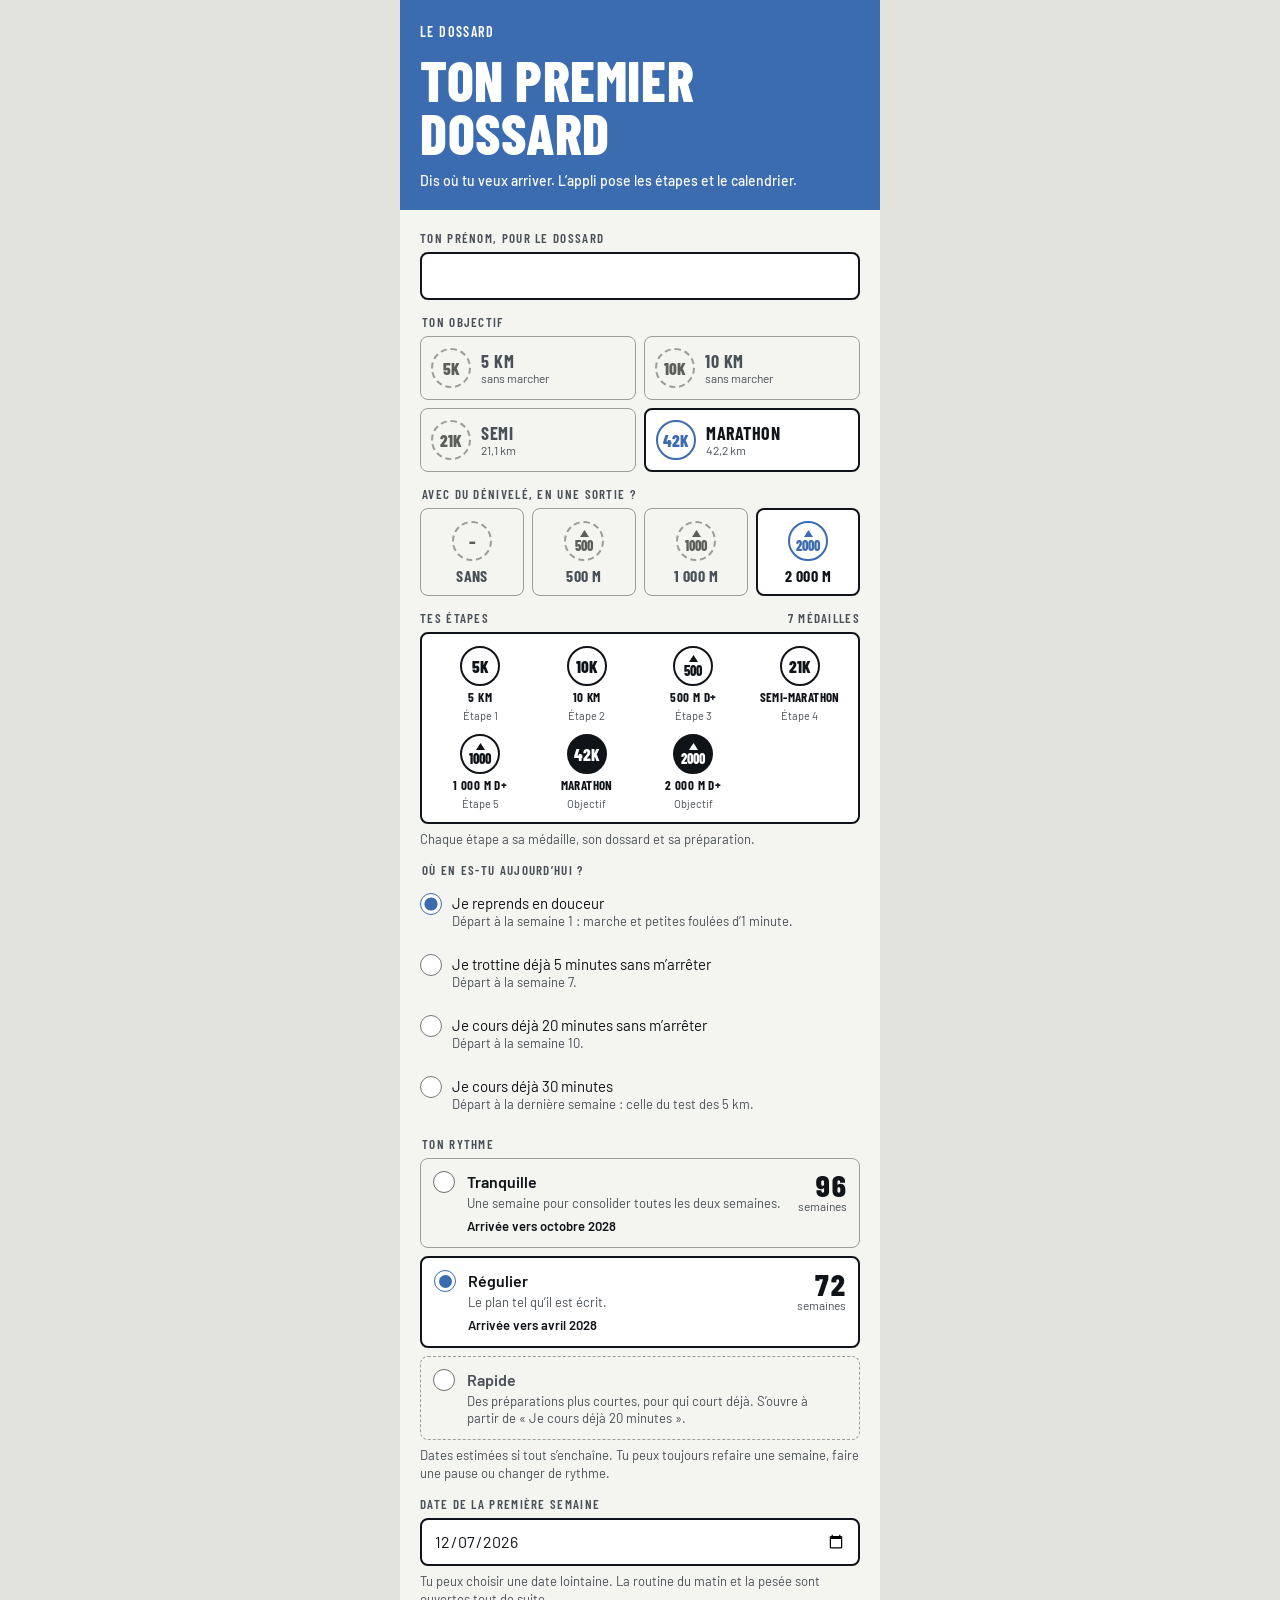
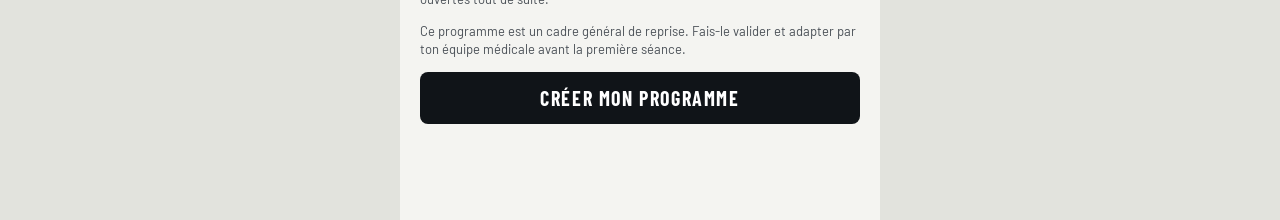
==== commit ea91d365: "Le champ de choix d'une photo n'allonge plus les pages - Posé en fin de page, il ajoutait 4 points d" ====
--- a/index.html
+++ b/index.html
@@ -2723,7 +2723,8 @@
   // Un seul champ, posé une fois pour toutes hors des zones réécrites. Les boutons « Scanner un dossard » et
   // « Changer la photo » l'ouvrent : si la page se réécrit pendant que l'appareil photo est ouvert, la photo arrive quand même.
   var entreePhoto = document.createElement('input'), photoPour = 'page';
-  entreePhoto.type = 'file'; entreePhoto.accept = 'image/*'; entreePhoto.id = 'entree-photo'; entreePhoto.className = 'cache'; entreePhoto.tabIndex = -1; entreePhoto.setAttribute('aria-hidden', 'true');
+  entreePhoto.type = 'file'; entreePhoto.accept = 'image/*'; entreePhoto.id = 'entree-photo'; entreePhoto.tabIndex = -1; entreePhoto.setAttribute('aria-hidden', 'true');
+  entreePhoto.style.cssText = 'position:fixed;left:0;top:0;width:1px;height:1px;opacity:0;pointer-events:none'; // hors du fil de la page : il ne doit pas l'allonger
   document.body.appendChild(entreePhoto);
   entreePhoto.addEventListener('change', function () {
     var fic = entreePhoto.files && entreePhoto.files[0], pour = photoPour; if (!fic) return;
